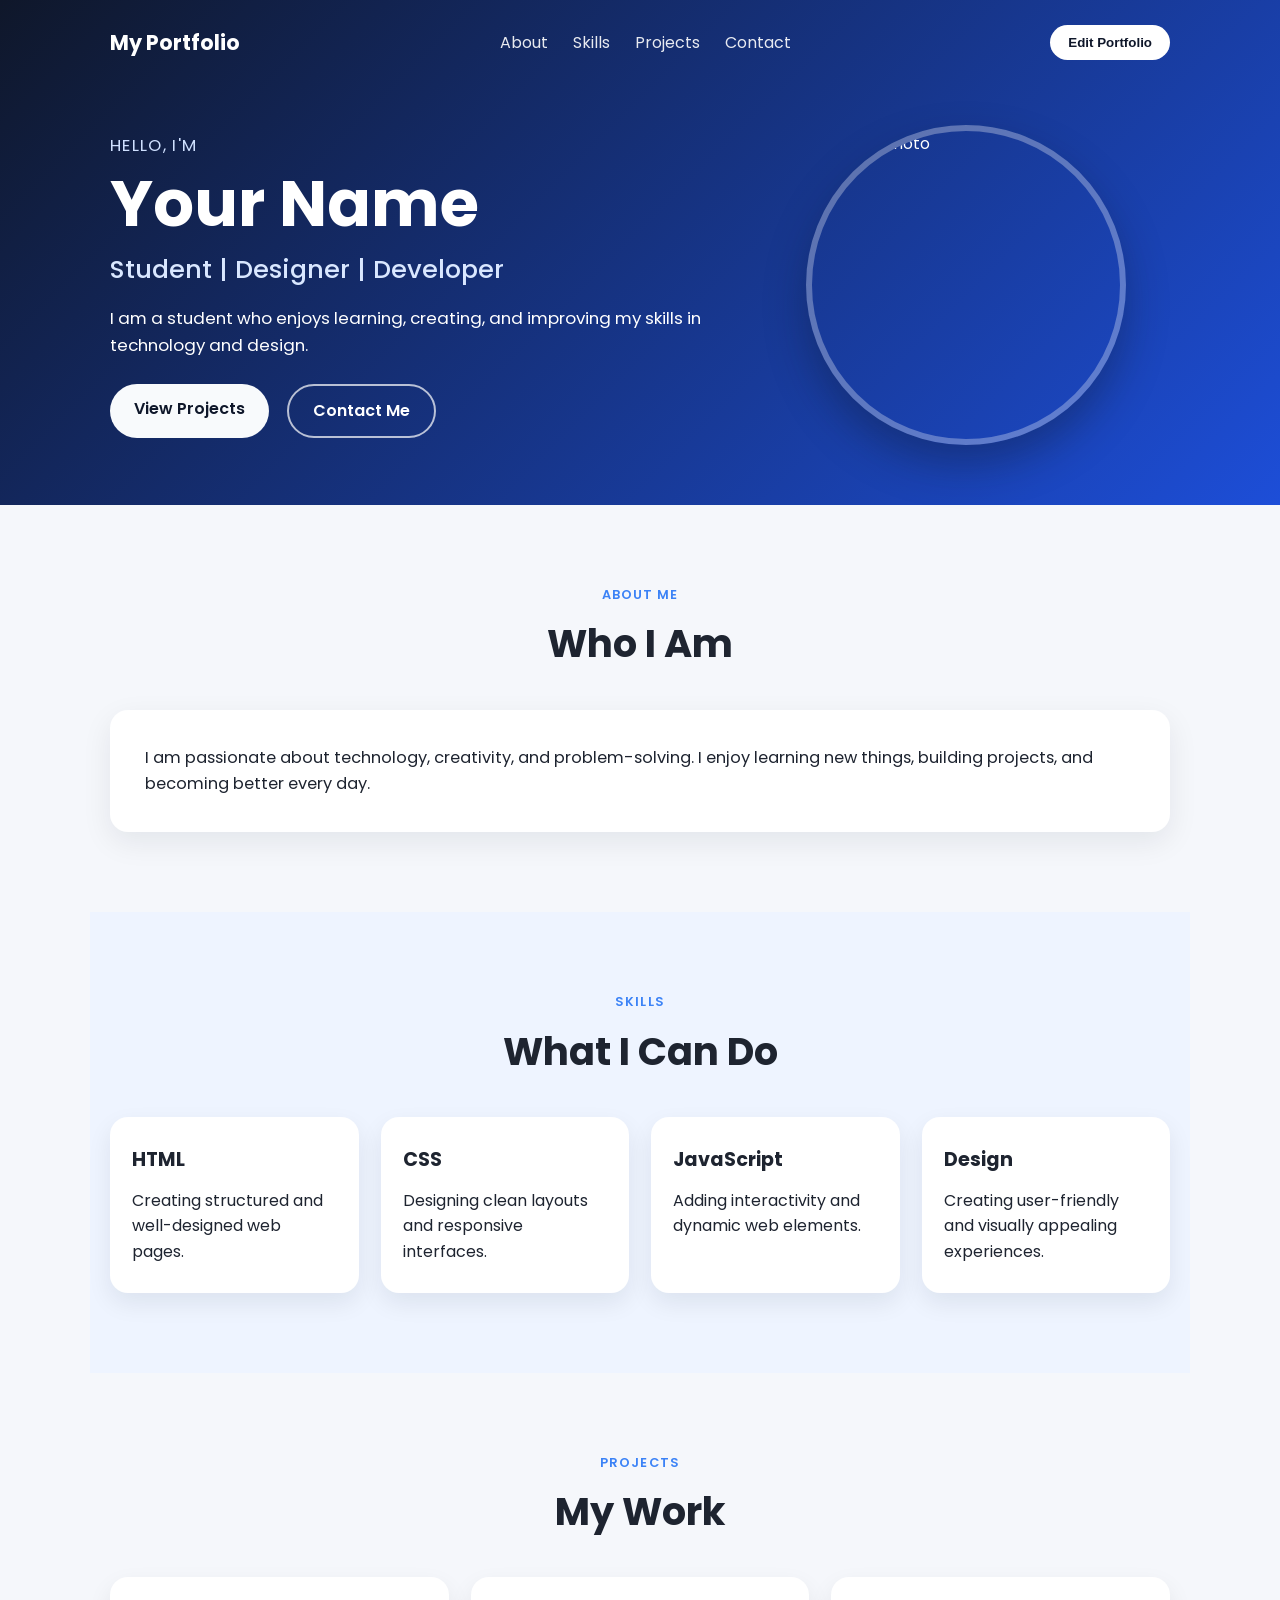
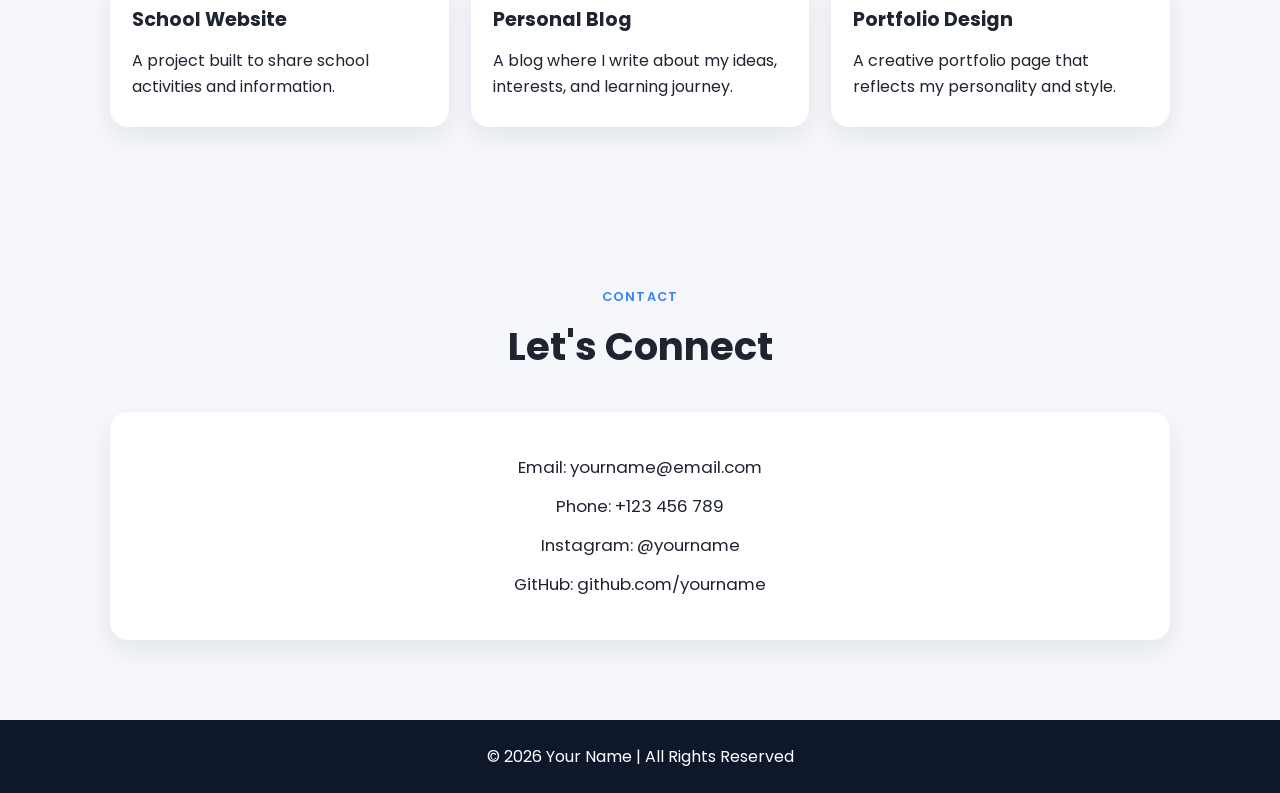
==== index.html @ 78c29015 "Add files via upload" ====
<!DOCTYPE html>
<html lang="en">
<head>
  <meta charset="UTF-8" />
  <meta name="viewport" content="width=device-width, initial-scale=1.0" />
  <title>My Portfolio</title>
  <link rel="stylesheet" href="style.css" />
  <link rel="preconnect" href="https://fonts.googleapis.com">
  <link rel="preconnect" href="https://fonts.gstatic.com" crossorigin>
  <link href="https://fonts.googleapis.com/css2?family=Poppins:wght@400;600;700&display=swap" rel="stylesheet">
</head>
<body>
  <header class="hero">
    <nav class="nav">
      <div class="logo">My Portfolio</div>
      <div class="nav-links">
        <a href="#about">About</a>
        <a href="#skills">Skills</a>
        <a href="#projects">Projects</a>
        <a href="#contact">Contact</a>
      </div>
      <button id="editBtn" class="edit-btn">Edit Portfolio</button>
    </nav>

    <div class="hero-content">
      <div class="hero-text">
        <p class="small-text">Hello, I'm</p>
        <h1 id="nameDisplay">Your Name</h1>
        <h2 id="titleDisplay">Student | Designer | Developer</h2>
        <p id="introDisplay">
          I am a student who enjoys learning, creating, and improving my skills in technology and design.
        </p>

        <div class="buttons">
          <a href="#projects" class="btn primary">View Projects</a>
          <a href="#contact" class="btn secondary">Contact Me</a>
        </div>
      </div>

      <div class="profile-card">
        <img id="profileImage" src="https://images.unsplash.com/photo-1500648767791-00dcc994a43e?auto=format&fit=crop&w=800&q=80" alt="Profile photo" />
      </div>
    </div>
  </header>

  <main>
    <section id="about" class="section">
      <div class="section-title">
        <p>About Me</p>
        <h3>Who I Am</h3>
      </div>

      <div class="about-box">
        <p id="aboutDisplay">
          I am passionate about technology, creativity, and problem-solving. I enjoy learning new things,
          building projects, and becoming better every day.
        </p>
      </div>
    </section>

    <section id="skills" class="section alt">
      <div class="section-title">
        <p>Skills</p>
        <h3>What I Can Do</h3>
      </div>

      <div class="skills-grid" id="skillsList">
        <div class="skill-card">
          <h4>HTML</h4>
          <p>Creating structured and well-designed web pages.</p>
        </div>
        <div class="skill-card">
          <h4>CSS</h4>
          <p>Designing clean layouts and responsive interfaces.</p>
        </div>
        <div class="skill-card">
          <h4>JavaScript</h4>
          <p>Adding interactivity and dynamic web elements.</p>
        </div>
        <div class="skill-card">
          <h4>Design</h4>
          <p>Creating user-friendly and visually appealing experiences.</p>
        </div>
      </div>
    </section>

    <section id="projects" class="section">
      <div class="section-title">
        <p>Projects</p>
        <h3>My Work</h3>
      </div>

      <div class="projects-grid" id="projectsList">
        <div class="project-card">
          <h4>School Website</h4>
          <p>A project built to share school activities and information.</p>
        </div>
        <div class="project-card">
          <h4>Personal Blog</h4>
          <p>A blog where I write about my ideas, interests, and learning journey.</p>
        </div>
        <div class="project-card">
          <h4>Portfolio Design</h4>
          <p>A creative portfolio page that reflects my personality and style.</p>
        </div>
      </div>
    </section>

    <section id="contact" class="section contact">
      <div class="section-title">
        <p>Contact</p>
        <h3>Let's Connect</h3>
      </div>

      <div class="contact-box">
        <p>Email: <span id="emailDisplay">yourname@email.com</span></p>
        <p>Phone: <span id="phoneDisplay">+123 456 789</span></p>
        <p>Instagram: <span id="instagramDisplay">@yourname</span></p>
        <p>GitHub: <span id="githubDisplay">github.com/yourname</span></p>
      </div>
    </section>
  </main>

  <footer>
    <p>© <span id="yearDisplay">2026</span> <span id="footerName">Your Name</span> | All Rights Reserved</p>
  </footer>

  <div id="formModal" class="modal hidden">
    <div class="modal-content">
      <span id="closeModal" class="close-btn">&times;</span>

      <h3>Edit Your Portfolio</h3>

      <form id="portfolioForm">
        <div class="form-row">
          <label>Name</label>
          <input type="text" id="nameInput" placeholder="Enter your name" />
        </div>

        <div class="form-row">
          <label>Title</label>
          <input type="text" id="titleInput" placeholder="Ex: Student | Designer | Developer" />
        </div>

        <div class="form-row">
          <label>Introduction</label>
          <textarea id="introInput" rows="3"></textarea>
        </div>

        <div class="form-row">
          <label>About Me</label>
          <textarea id="aboutInput" rows="4"></textarea>
        </div>

        <div class="form-row">
          <label>Skills</label>
          <textarea id="skillsInput" rows="4" placeholder="Write your skills, separated by commas"></textarea>
        </div>

        <div class="form-row">
          <label>Projects</label>
          <textarea id="projectsInput" rows="4" placeholder="Write your projects, separated by semicolons"></textarea>
        </div>

        <div class="form-row">
          <label>Email</label>
          <input type="text" id="emailInput" />
        </div>

        <div class="form-row">
          <label>Phone</label>
          <input type="text" id="phoneInput" />
        </div>

        <div class="form-row">
          <label>Instagram</label>
          <input type="text" id="instagramInput" />
        </div>

        <div class="form-row">
          <label>GitHub</label>
          <input type="text" id="githubInput" />
        </div>

        <div class="form-row">
          <label>Profile Photo</label>
          <input type="file" id="photoInput" accept="image/*" />
        </div>

        <div class="form-actions">
          <button type="submit" class="save-btn">Save Changes</button>
        </div>
      </form>
    </div>
  </div>

  <script src="script.js"></script>
</body>
</html>
---- style.css ----
* {
  margin: 0;
  padding: 0;
  box-sizing: border-box;
}

html {
  scroll-behavior: smooth;
}

body {
  font-family: "Poppins", sans-serif;
  background: #f5f7fb;
  color: #1e2430;
  line-height: 1.6;
}

a {
  text-decoration: none;
}

img {
  max-width: 100%;
  display: block;
}

.hero {
  background: linear-gradient(135deg, #0f172a, #1d4ed8);
  color: white;
  padding-bottom: 60px;
}

.nav {
  max-width: 1100px;
  margin: 0 auto;
  display: flex;
  justify-content: space-between;
  align-items: center;
  padding: 25px 20px;
  gap: 20px;
}

.logo {
  font-size: 1.3rem;
  font-weight: 700;
}

.nav-links {
  display: flex;
  gap: 25px;
  align-items: center;
}

.nav-links a {
  color: white;
  opacity: 0.9;
  transition: 0.3s ease;
}

.nav-links a:hover {
  opacity: 1;
}

.edit-btn,
.save-btn {
  border: none;
  background: white;
  color: #0f172a;
  padding: 10px 18px;
  border-radius: 25px;
  font-weight: 600;
  cursor: pointer;
  transition: 0.3s ease;
}

.edit-btn:hover,
.save-btn:hover {
  background: #dfe9ff;
}

.hero-content {
  max-width: 1100px;
  margin: 0 auto;
  display: flex;
  justify-content: space-between;
  align-items: center;
  gap: 40px;
  padding: 40px 20px 0;
}

.hero-text {
  flex: 1.2;
}

.small-text {
  font-size: 1rem;
  letter-spacing: 0.08em;
  text-transform: uppercase;
  color: #cfe0ff;
  margin-bottom: 10px;
}

.hero-text h1 {
  font-size: clamp(2.5rem, 5vw, 4.5rem);
  line-height: 1.1;
  margin-bottom: 10px;
}

.hero-text h2 {
  font-size: clamp(1.1rem, 2vw, 1.7rem);
  font-weight: 500;
  margin-bottom: 15px;
  color: #d9e7ff;
}

.hero-text p {
  max-width: 600px;
  font-size: 1.05rem;
}

.buttons {
  margin-top: 25px;
  display: flex;
  gap: 18px;
  flex-wrap: wrap;
}

.btn {
  display: inline-block;
  padding: 12px 24px;
  border-radius: 30px;
  font-weight: 600;
  transition: 0.3s ease;
}

.btn.primary {
  background: #f8fafc;
  color: #0f172a;
}

.btn.primary:hover {
  background: #e2e8f0;
}

.btn.secondary {
  border: 2px solid rgba(255, 255, 255, 0.7);
  color: white;
}

.btn.secondary:hover {
  background: rgba(255, 255, 255, 0.08);
}

.profile-card {
  flex: 0.8;
  display: flex;
  justify-content: center;
}

.profile-card img {
  width: 320px;
  height: 320px;
  object-fit: cover;
  border-radius: 50%;
  border: 6px solid rgba(255, 255, 255, 0.3);
  box-shadow: 0 20px 40px rgba(15, 23, 42, 0.35);
}

.section {
  max-width: 1100px;
  margin: 0 auto;
  padding: 80px 20px;
}

.section-title {
  text-align: center;
  margin-bottom: 35px;
}

.section-title p {
  color: #3b82f6;
  font-weight: 600;
  text-transform: uppercase;
  letter-spacing: 0.08em;
  font-size: 0.8rem;
}

.section-title h3 {
  font-size: clamp(2rem, 3vw, 2.6rem);
  margin-top: 8px;
}

.about-box {
  background: #fff;
  padding: 35px;
  border-radius: 18px;
  box-shadow: 0 10px 30px rgba(15, 23, 42, 0.08);
}

.about-box p {
  font-size: 1.02rem;
}

.alt {
  background: #eef4ff;
}

.skills-grid,
.projects-grid {
  display: grid;
  grid-template-columns: repeat(4, minmax(220px, 1fr));
  gap: 22px;
}

.skill-card,
.project-card {
  background: white;
  border-radius: 18px;
  padding: 28px 22px;
  box-shadow: 0 10px 25px rgba(15, 23, 42, 0.08);
}

.skill-card h4,
.project-card h4 {
  margin-bottom: 12px;
  font-size: 1.2rem;
}

.projects-grid {
  grid-template-columns: repeat(3, minmax(220px, 1fr));
}

.contact-box {
  background: white;
  border-radius: 18px;
  padding: 30px;
  box-shadow: 0 10px 25px rgba(15, 23, 42, 0.08);
  text-align: center;
}

.contact-box p {
  margin: 12px 0;
  font-size: 1.05rem;
}

footer {
  background: #0f172a;
  color: white;
  text-align: center;
  padding: 24px 20px;
}

.modal {
  position: fixed;
  inset: 0;
  background: rgba(15, 23, 42, 0.7);
  display: flex;
  justify-content: center;
  align-items: center;
  padding: 20px;
  z-index: 1000;
}

.hidden {
  display: none;
}

.modal-content {
  position: relative;
  width: min(700px, 100%);
  background: white;
  border-radius: 16px;
  padding: 30px 25px;
  box-shadow: 0 20px 40px rgba(0,0,0,0.25);
}

.close-btn {
  position: absolute;
  top: 15px;
  right: 20px;
  font-size: 2rem;
  cursor: pointer;
  color: #0f172a;
}

.modal-content h3 {
  margin-bottom: 20px;
  text-align: center;
}

.form-row {
  margin-bottom: 18px;
}

.form-row label {
  display: block;
  font-weight: 600;
  margin-bottom: 6px;
  color: #1e2430;
}

.form-row input,
.form-row textarea {
  width: 100%;
  padding: 12px 14px;
  border: 1px solid #dbe3ef;
  border-radius: 10px;
  font-size: 1rem;
  font-family: "Poppins", sans-serif;
}

.form-row textarea {
  resize: vertical;
}

.form-actions {
  text-align: center;
  margin-top: 20px;
}

@media (max-width: 900px) {
  .hero-content {
    flex-direction: column;
    text-align: center;
  }

  .hero-text p {
    margin: 0 auto;
  }

  .buttons {
    justify-content: center;
  }

  .skills-grid,
  .projects-grid {
    grid-template-columns: repeat(2, minmax(220px, 1fr));
  }
}

@media (max-width: 600px) {
  .nav {
    flex-direction: column;
    gap: 12px;
  }

  .nav-links {
    flex-wrap: wrap;
    justify-content: center;
  }

  .skills-grid,
  .projects-grid {
    grid-template-columns: 1fr;
  }

  .profile-card img {
    width: 230px;
    height: 230px;
  }
}
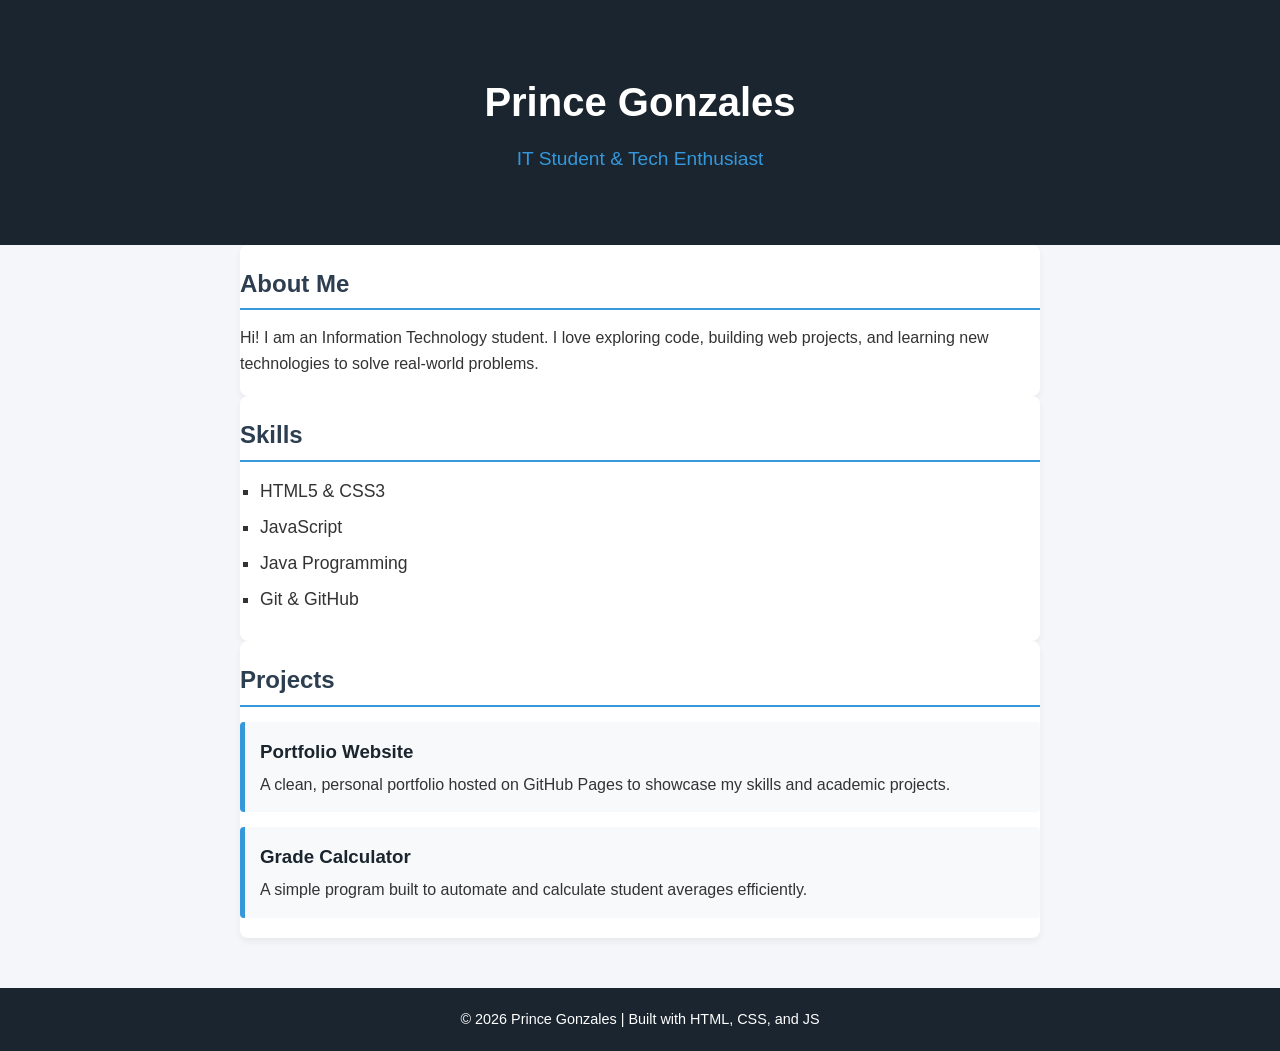
==== commit 8bfa2074: "Add files via upload" ====
--- a/index.html
+++ b/index.html
@@ -1,199 +1,50 @@
 <!DOCTYPE html>
 <html lang="en">
 <head>
-  <meta charset="UTF-8" />
-  <meta name="viewport" content="width=device-width, initial-scale=1.0" />
-  <title>My Portfolio</title>
-  <link rel="stylesheet" href="style.css" />
-  <link rel="preconnect" href="https://fonts.googleapis.com">
-  <link rel="preconnect" href="https://fonts.gstatic.com" crossorigin>
-  <link href="https://fonts.googleapis.com/css2?family=Poppins:wght@400;600;700&display=swap" rel="stylesheet">
+    <meta charset="UTF-8">
+    <meta name="viewport" content="width=device-width, initial-scale=1.0">
+    <title>My IT Portfolio</title>
+    <link rel="stylesheet" href="style.css">
 </head>
 <body>
-  <header class="hero">
-    <nav class="nav">
-      <div class="logo">My Portfolio</div>
-      <div class="nav-links">
-        <a href="#about">About</a>
-        <a href="#skills">Skills</a>
-        <a href="#projects">Projects</a>
-        <a href="#contact">Contact</a>
-      </div>
-      <button id="editBtn" class="edit-btn">Edit Portfolio</button>
-    </nav>
+    <header>
+        <div class="container">
+            <h1>Prince Gonzales</h1>
+            <p>IT Student & Tech Enthusiast</p>
+        </div>
+    </header>
 
-    <div class="hero-content">
-      <div class="hero-text">
-        <p class="small-text">Hello, I'm</p>
-        <h1 id="nameDisplay">Your Name</h1>
-        <h2 id="titleDisplay">Student | Designer | Developer</h2>
-        <p id="introDisplay">
-          I am a student who enjoys learning, creating, and improving my skills in technology and design.
-        </p>
-
-        <div class="buttons">
-          <a href="#projects" class="btn primary">View Projects</a>
-          <a href="#contact" class="btn secondary">Contact Me</a>
-        </div>
-      </div>
-
-      <div class="profile-card">
-        <img id="profileImage" src="https://images.unsplash.com/photo-1500648767791-00dcc994a43e?auto=format&fit=crop&w=800&q=80" alt="Profile photo" />
-      </div>
-    </div>
-  </header>
-
-  <main>
-    <section id="about" class="section">
-      <div class="section-title">
-        <p>About Me</p>
-        <h3>Who I Am</h3>
-      </div>
-
-      <div class="about-box">
-        <p id="aboutDisplay">
-          I am passionate about technology, creativity, and problem-solving. I enjoy learning new things,
-          building projects, and becoming better every day.
-        </p>
-      </div>
+    <section class="about container">
+        <h2>About Me</h2>
+        <p>Hi! I am an Information Technology student. I love exploring code, building web projects, and learning new technologies to solve real-world problems.</p>
     </section>
 
-    <section id="skills" class="section alt">
-      <div class="section-title">
-        <p>Skills</p>
-        <h3>What I Can Do</h3>
-      </div>
-
-      <div class="skills-grid" id="skillsList">
-        <div class="skill-card">
-          <h4>HTML</h4>
-          <p>Creating structured and well-designed web pages.</p>
-        </div>
-        <div class="skill-card">
-          <h4>CSS</h4>
-          <p>Designing clean layouts and responsive interfaces.</p>
-        </div>
-        <div class="skill-card">
-          <h4>JavaScript</h4>
-          <p>Adding interactivity and dynamic web elements.</p>
-        </div>
-        <div class="skill-card">
-          <h4>Design</h4>
-          <p>Creating user-friendly and visually appealing experiences.</p>
-        </div>
-      </div>
+    <section class="skills container">
+        <h2>Skills</h2>
+        <ul>
+            <li>HTML5 & CSS3</li>
+            <li>JavaScript</li>
+            <li>Java Programming</li>
+            <li>Git & GitHub</li>
+        </ul>
     </section>
 
-    <section id="projects" class="section">
-      <div class="section-title">
-        <p>Projects</p>
-        <h3>My Work</h3>
-      </div>
-
-      <div class="projects-grid" id="projectsList">
+    <section class="projects container">
+        <h2>Projects</h2>
         <div class="project-card">
-          <h4>School Website</h4>
-          <p>A project built to share school activities and information.</p>
+            <h3>Portfolio Website</h3>
+            <p>A clean, personal portfolio hosted on GitHub Pages to showcase my skills and academic projects.</p>
         </div>
         <div class="project-card">
-          <h4>Personal Blog</h4>
-          <p>A blog where I write about my ideas, interests, and learning journey.</p>
+            <h3>Grade Calculator</h3>
+            <p>A simple program built to automate and calculate student averages efficiently.</p>
         </div>
-        <div class="project-card">
-          <h4>Portfolio Design</h4>
-          <p>A creative portfolio page that reflects my personality and style.</p>
-        </div>
-      </div>
     </section>
 
-    <section id="contact" class="section contact">
-      <div class="section-title">
-        <p>Contact</p>
-        <h3>Let's Connect</h3>
-      </div>
+    <footer>
+        <p>&copy; 2026 Prince Gonzales | Built with HTML, CSS, and JS</p>
+    </footer>
 
-      <div class="contact-box">
-        <p>Email: <span id="emailDisplay">yourname@email.com</span></p>
-        <p>Phone: <span id="phoneDisplay">+123 456 789</span></p>
-        <p>Instagram: <span id="instagramDisplay">@yourname</span></p>
-        <p>GitHub: <span id="githubDisplay">github.com/yourname</span></p>
-      </div>
-    </section>
-  </main>
-
-  <footer>
-    <p>© <span id="yearDisplay">2026</span> <span id="footerName">Your Name</span> | All Rights Reserved</p>
-  </footer>
-
-  <div id="formModal" class="modal hidden">
-    <div class="modal-content">
-      <span id="closeModal" class="close-btn">&times;</span>
-
-      <h3>Edit Your Portfolio</h3>
-
-      <form id="portfolioForm">
-        <div class="form-row">
-          <label>Name</label>
-          <input type="text" id="nameInput" placeholder="Enter your name" />
-        </div>
-
-        <div class="form-row">
-          <label>Title</label>
-          <input type="text" id="titleInput" placeholder="Ex: Student | Designer | Developer" />
-        </div>
-
-        <div class="form-row">
-          <label>Introduction</label>
-          <textarea id="introInput" rows="3"></textarea>
-        </div>
-
-        <div class="form-row">
-          <label>About Me</label>
-          <textarea id="aboutInput" rows="4"></textarea>
-        </div>
-
-        <div class="form-row">
-          <label>Skills</label>
-          <textarea id="skillsInput" rows="4" placeholder="Write your skills, separated by commas"></textarea>
-        </div>
-
-        <div class="form-row">
-          <label>Projects</label>
-          <textarea id="projectsInput" rows="4" placeholder="Write your projects, separated by semicolons"></textarea>
-        </div>
-
-        <div class="form-row">
-          <label>Email</label>
-          <input type="text" id="emailInput" />
-        </div>
-
-        <div class="form-row">
-          <label>Phone</label>
-          <input type="text" id="phoneInput" />
-        </div>
-
-        <div class="form-row">
-          <label>Instagram</label>
-          <input type="text" id="instagramInput" />
-        </div>
-
-        <div class="form-row">
-          <label>GitHub</label>
-          <input type="text" id="githubInput" />
-        </div>
-
-        <div class="form-row">
-          <label>Profile Photo</label>
-          <input type="file" id="photoInput" accept="image/*" />
-        </div>
-
-        <div class="form-actions">
-          <button type="submit" class="save-btn">Save Changes</button>
-        </div>
-      </form>
-    </div>
-  </div>
-
-  <script src="script.js"></script>
+    <script src="script.js"></script>
 </body>
-</html>+</html>
--- a/style.css
+++ b/style.css
@@ -1,361 +1,83 @@
 * {
-  margin: 0;
-  padding: 0;
-  box-sizing: border-box;
-}
-
-html {
-  scroll-behavior: smooth;
+    margin: 0;
+    padding: 0;
+    box-sizing: border-box;
+    font-family: 'Segoe UI', Tahoma, Geneva, Verdana, sans-serif;
 }
 
 body {
-  font-family: "Poppins", sans-serif;
-  background: #f5f7fb;
-  color: #1e2430;
-  line-height: 1.6;
+    background-color: #f4f6f9;
+    color: #333;
+    line-height: 1.6;
 }
 
-a {
-  text-decoration: none;
+.container {
+    width: 80%;
+    max-width: 800px;
+    margin: 0 auto;
+    padding: 20px 0;
 }
 
-img {
-  max-width: 100%;
-  display: block;
+header {
+    background-color: #1a252f;
+    color: white;
+    text-align: center;
+    padding: 50px 0;
 }
 
-.hero {
-  background: linear-gradient(135deg, #0f172a, #1d4ed8);
-  color: white;
-  padding-bottom: 60px;
+header h1 {
+    font-size: 2.5rem;
+    margin-bottom: 10px;
 }
 
-.nav {
-  max-width: 1100px;
-  margin: 0 auto;
-  display: flex;
-  justify-content: space-between;
-  align-items: center;
-  padding: 25px 20px;
-  gap: 20px;
+header p {
+    font-size: 1.2rem;
+    color: #3498db;
 }
 
-.logo {
-  font-size: 1.3rem;
-  font-weight: 700;
+section {
+    margin: 30px auto;
+    background: white;
+    padding: 30px;
+    border-radius: 8px;
+    box-shadow: 0 4px 6px rgba(0, 0, 0, 0.05);
 }
 
-.nav-links {
-  display: flex;
-  gap: 25px;
-  align-items: center;
+h2 {
+    color: #2c3e50;
+    margin-bottom: 15px;
+    border-bottom: 2px solid #3498db;
+    padding-bottom: 5px;
 }
 
-.nav-links a {
-  color: white;
-  opacity: 0.9;
-  transition: 0.3s ease;
+ul {
+    list-style-type: square;
+    margin-left: 20px;
 }
 
-.nav-links a:hover {
-  opacity: 1;
+li {
+    margin-bottom: 8px;
+    font-size: 1.1rem;
 }
 
-.edit-btn,
-.save-btn {
-  border: none;
-  background: white;
-  color: #0f172a;
-  padding: 10px 18px;
-  border-radius: 25px;
-  font-weight: 600;
-  cursor: pointer;
-  transition: 0.3s ease;
+.project-card {
+    background: #f8f9fa;
+    padding: 15px;
+    margin-top: 15px;
+    border-left: 5px solid #3498db;
+    border-radius: 4px;
 }
 
-.edit-btn:hover,
-.save-btn:hover {
-  background: #dfe9ff;
-}
-
-.hero-content {
-  max-width: 1100px;
-  margin: 0 auto;
-  display: flex;
-  justify-content: space-between;
-  align-items: center;
-  gap: 40px;
-  padding: 40px 20px 0;
-}
-
-.hero-text {
-  flex: 1.2;
-}
-
-.small-text {
-  font-size: 1rem;
-  letter-spacing: 0.08em;
-  text-transform: uppercase;
-  color: #cfe0ff;
-  margin-bottom: 10px;
-}
-
-.hero-text h1 {
-  font-size: clamp(2.5rem, 5vw, 4.5rem);
-  line-height: 1.1;
-  margin-bottom: 10px;
-}
-
-.hero-text h2 {
-  font-size: clamp(1.1rem, 2vw, 1.7rem);
-  font-weight: 500;
-  margin-bottom: 15px;
-  color: #d9e7ff;
-}
-
-.hero-text p {
-  max-width: 600px;
-  font-size: 1.05rem;
-}
-
-.buttons {
-  margin-top: 25px;
-  display: flex;
-  gap: 18px;
-  flex-wrap: wrap;
-}
-
-.btn {
-  display: inline-block;
-  padding: 12px 24px;
-  border-radius: 30px;
-  font-weight: 600;
-  transition: 0.3s ease;
-}
-
-.btn.primary {
-  background: #f8fafc;
-  color: #0f172a;
-}
-
-.btn.primary:hover {
-  background: #e2e8f0;
-}
-
-.btn.secondary {
-  border: 2px solid rgba(255, 255, 255, 0.7);
-  color: white;
-}
-
-.btn.secondary:hover {
-  background: rgba(255, 255, 255, 0.08);
-}
-
-.profile-card {
-  flex: 0.8;
-  display: flex;
-  justify-content: center;
-}
-
-.profile-card img {
-  width: 320px;
-  height: 320px;
-  object-fit: cover;
-  border-radius: 50%;
-  border: 6px solid rgba(255, 255, 255, 0.3);
-  box-shadow: 0 20px 40px rgba(15, 23, 42, 0.35);
-}
-
-.section {
-  max-width: 1100px;
-  margin: 0 auto;
-  padding: 80px 20px;
-}
-
-.section-title {
-  text-align: center;
-  margin-bottom: 35px;
-}
-
-.section-title p {
-  color: #3b82f6;
-  font-weight: 600;
-  text-transform: uppercase;
-  letter-spacing: 0.08em;
-  font-size: 0.8rem;
-}
-
-.section-title h3 {
-  font-size: clamp(2rem, 3vw, 2.6rem);
-  margin-top: 8px;
-}
-
-.about-box {
-  background: #fff;
-  padding: 35px;
-  border-radius: 18px;
-  box-shadow: 0 10px 30px rgba(15, 23, 42, 0.08);
-}
-
-.about-box p {
-  font-size: 1.02rem;
-}
-
-.alt {
-  background: #eef4ff;
-}
-
-.skills-grid,
-.projects-grid {
-  display: grid;
-  grid-template-columns: repeat(4, minmax(220px, 1fr));
-  gap: 22px;
-}
-
-.skill-card,
-.project-card {
-  background: white;
-  border-radius: 18px;
-  padding: 28px 22px;
-  box-shadow: 0 10px 25px rgba(15, 23, 42, 0.08);
-}
-
-.skill-card h4,
-.project-card h4 {
-  margin-bottom: 12px;
-  font-size: 1.2rem;
-}
-
-.projects-grid {
-  grid-template-columns: repeat(3, minmax(220px, 1fr));
-}
-
-.contact-box {
-  background: white;
-  border-radius: 18px;
-  padding: 30px;
-  box-shadow: 0 10px 25px rgba(15, 23, 42, 0.08);
-  text-align: center;
-}
-
-.contact-box p {
-  margin: 12px 0;
-  font-size: 1.05rem;
+.project-card h3 {
+    color: #1a252f;
+    margin-bottom: 5px;
 }
 
 footer {
-  background: #0f172a;
-  color: white;
-  text-align: center;
-  padding: 24px 20px;
+    text-align: center;
+    padding: 20px;
+    background-color: #1a252f;
+    color: white;
+    margin-top: 50px;
+    font-size: 0.9rem;
 }
-
-.modal {
-  position: fixed;
-  inset: 0;
-  background: rgba(15, 23, 42, 0.7);
-  display: flex;
-  justify-content: center;
-  align-items: center;
-  padding: 20px;
-  z-index: 1000;
-}
-
-.hidden {
-  display: none;
-}
-
-.modal-content {
-  position: relative;
-  width: min(700px, 100%);
-  background: white;
-  border-radius: 16px;
-  padding: 30px 25px;
-  box-shadow: 0 20px 40px rgba(0,0,0,0.25);
-}
-
-.close-btn {
-  position: absolute;
-  top: 15px;
-  right: 20px;
-  font-size: 2rem;
-  cursor: pointer;
-  color: #0f172a;
-}
-
-.modal-content h3 {
-  margin-bottom: 20px;
-  text-align: center;
-}
-
-.form-row {
-  margin-bottom: 18px;
-}
-
-.form-row label {
-  display: block;
-  font-weight: 600;
-  margin-bottom: 6px;
-  color: #1e2430;
-}
-
-.form-row input,
-.form-row textarea {
-  width: 100%;
-  padding: 12px 14px;
-  border: 1px solid #dbe3ef;
-  border-radius: 10px;
-  font-size: 1rem;
-  font-family: "Poppins", sans-serif;
-}
-
-.form-row textarea {
-  resize: vertical;
-}
-
-.form-actions {
-  text-align: center;
-  margin-top: 20px;
-}
-
-@media (max-width: 900px) {
-  .hero-content {
-    flex-direction: column;
-    text-align: center;
-  }
-
-  .hero-text p {
-    margin: 0 auto;
-  }
-
-  .buttons {
-    justify-content: center;
-  }
-
-  .skills-grid,
-  .projects-grid {
-    grid-template-columns: repeat(2, minmax(220px, 1fr));
-  }
-}
-
-@media (max-width: 600px) {
-  .nav {
-    flex-direction: column;
-    gap: 12px;
-  }
-
-  .nav-links {
-    flex-wrap: wrap;
-    justify-content: center;
-  }
-
-  .skills-grid,
-  .projects-grid {
-    grid-template-columns: 1fr;
-  }
-
-  .profile-card img {
-    width: 230px;
-    height: 230px;
-  }
-}
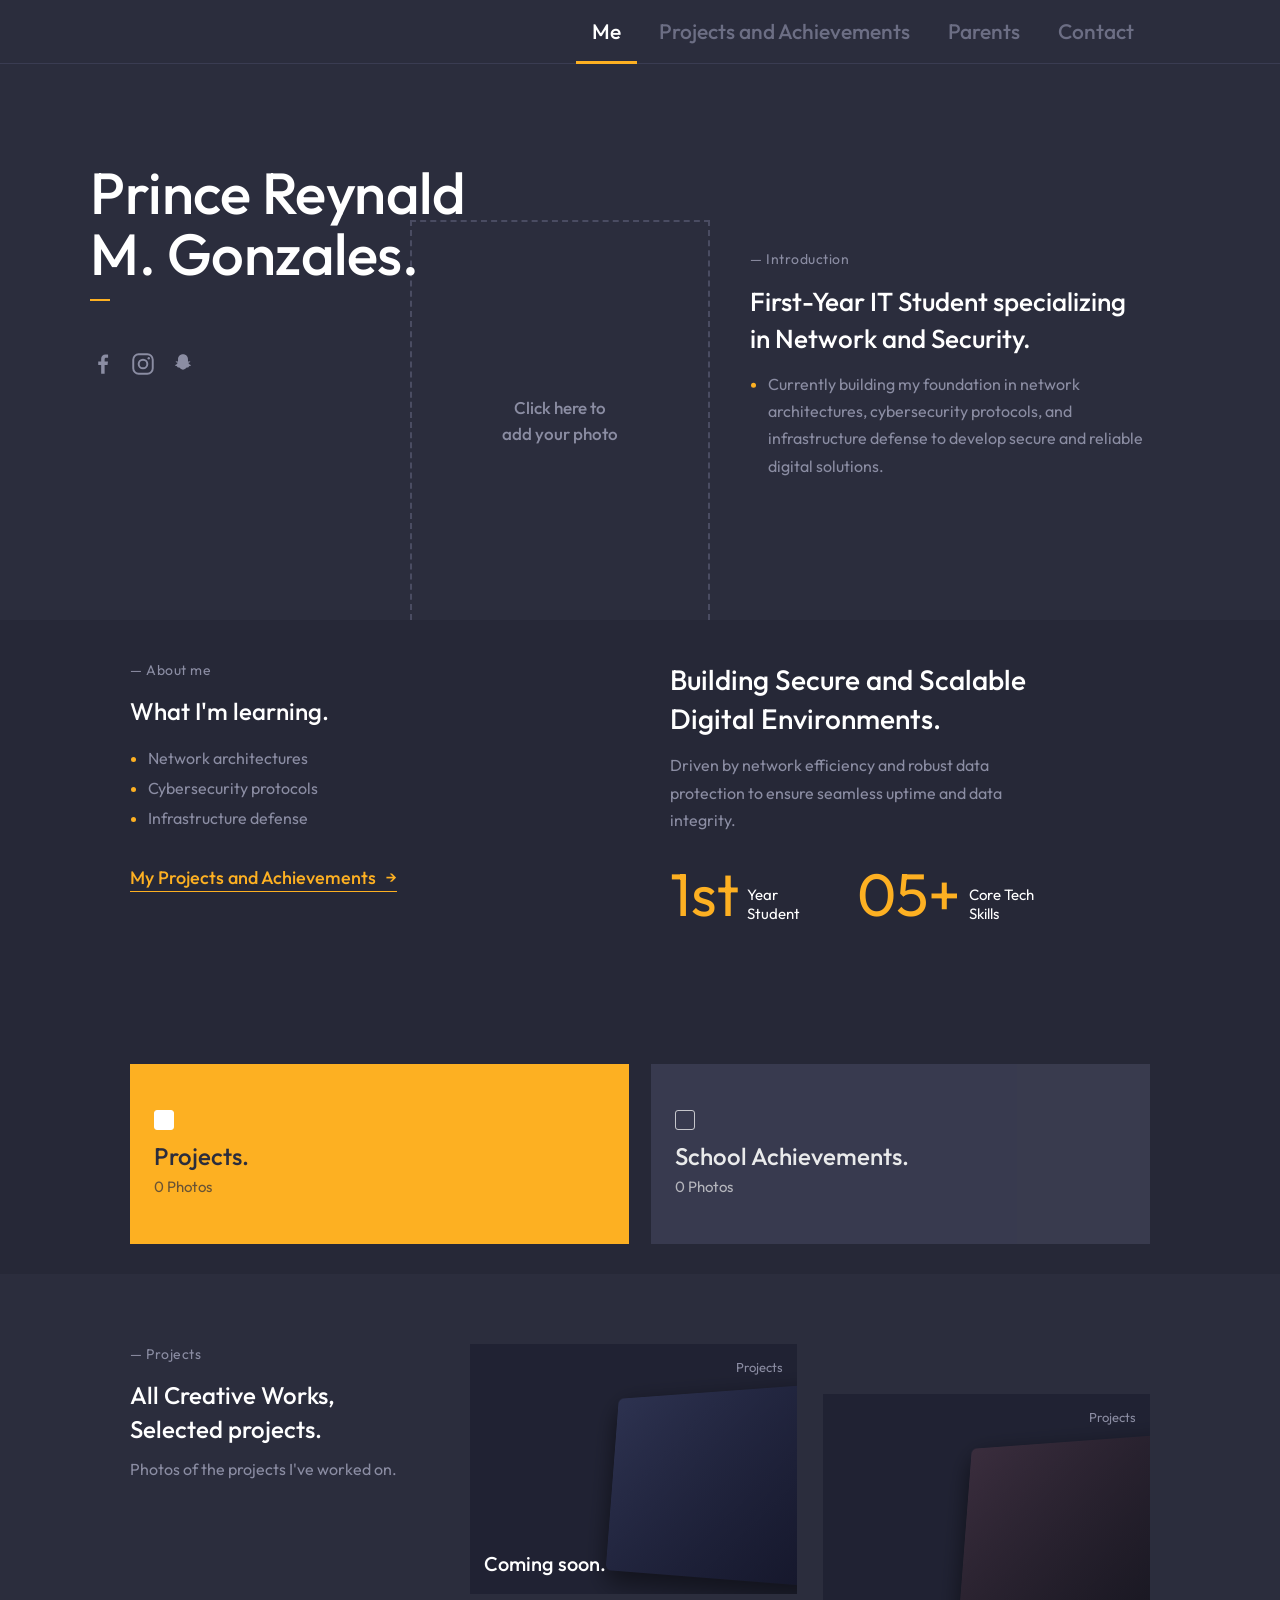
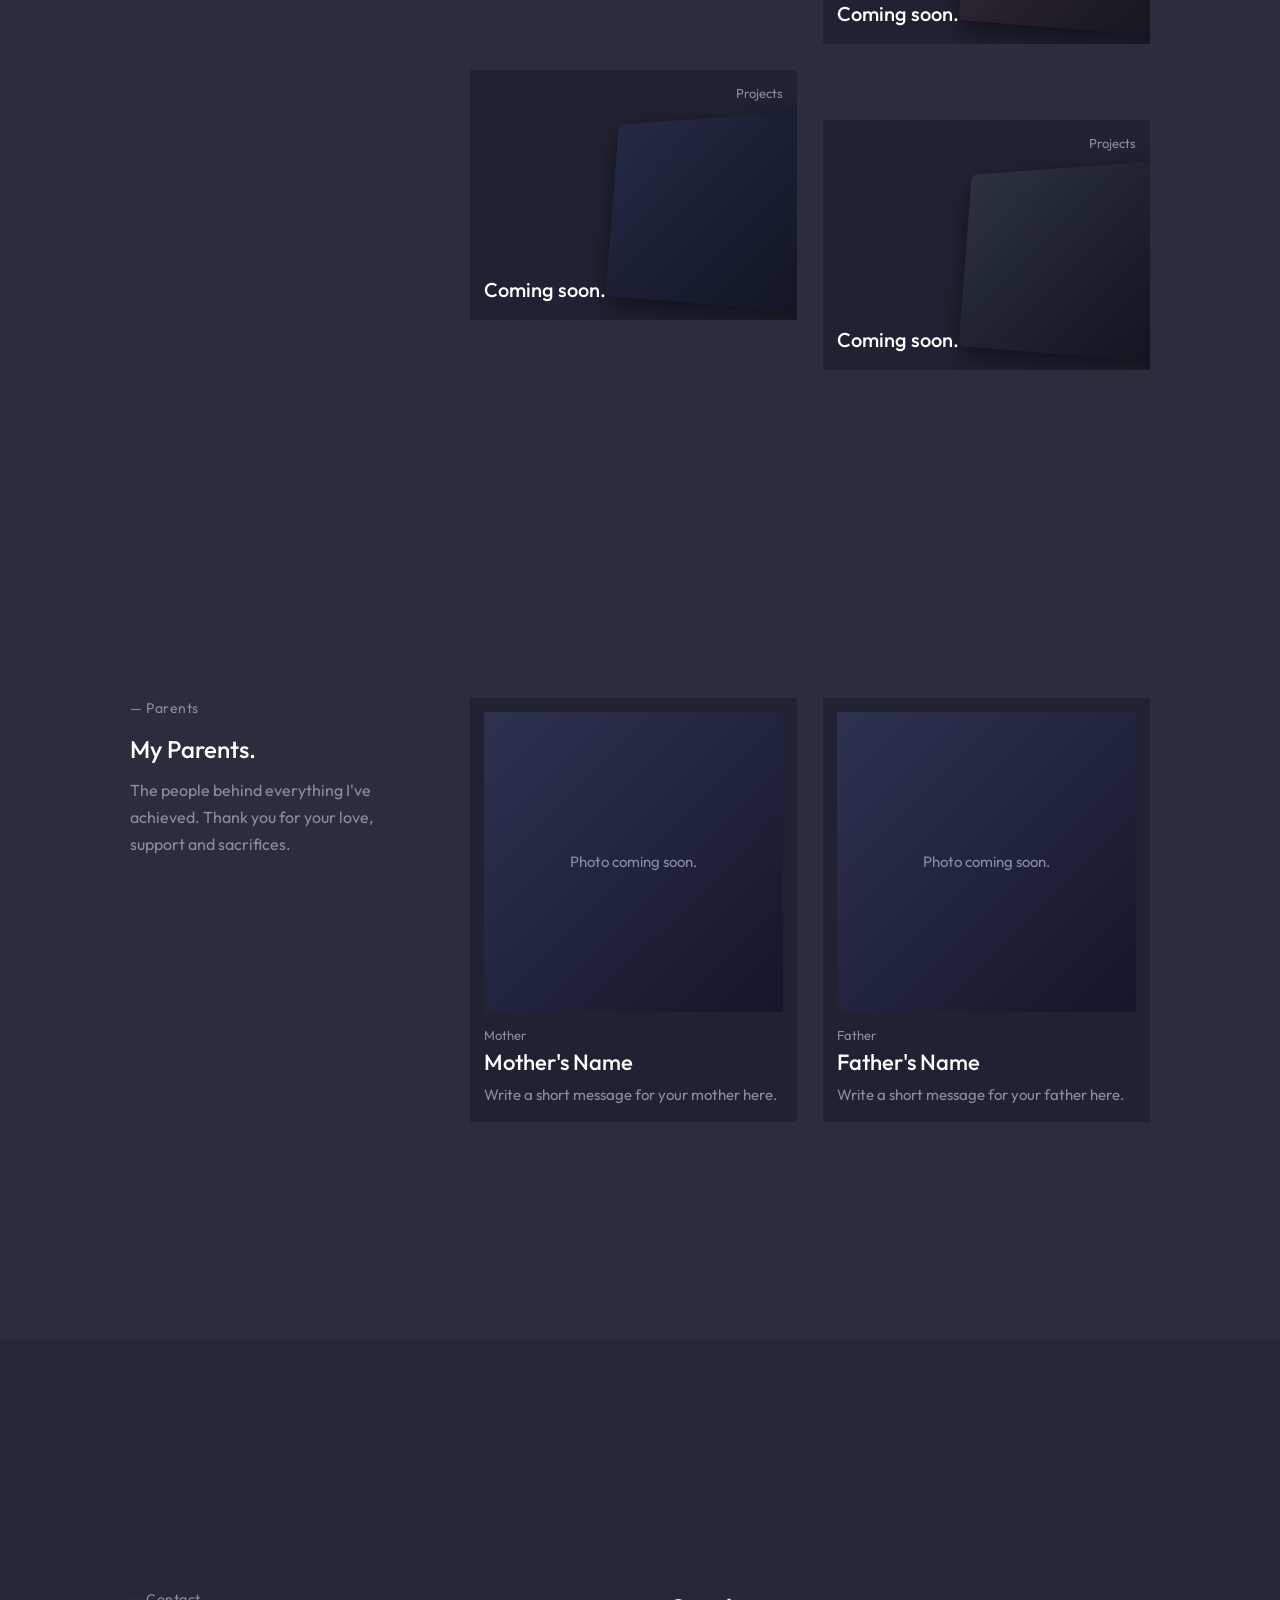
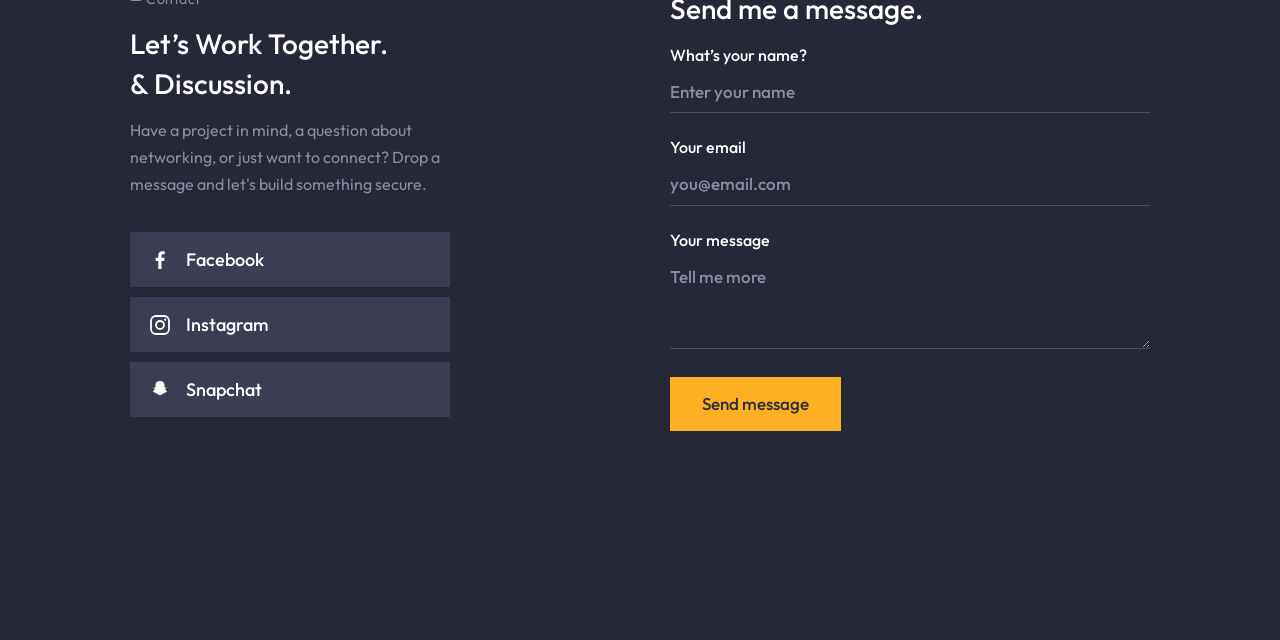
==== commit d6a85be7: "Add files via upload" ====
--- a/index.html
+++ b/index.html
@@ -1,50 +1,577 @@
 <!DOCTYPE html>
 <html lang="en">
 <head>
-    <meta charset="UTF-8">
-    <meta name="viewport" content="width=device-width, initial-scale=1.0">
-    <title>My IT Portfolio</title>
-    <link rel="stylesheet" href="style.css">
+<meta charset="UTF-8">
+<meta name="viewport" content="width=device-width, initial-scale=1">
+<title>Prince Reynald M. Gonzales – Portfolio</title>
+<link href="https://fonts.googleapis.com/css2?family=Outfit:wght@300;400;500;600&display=swap" rel="stylesheet">
+<style>
+:root{
+  --bg:#2b2d3d; --bg2:#262837; --bg3:#2f3144; --card:#3b3d52;
+  --text:#ffffff; --muted:#8b8da3; --accent:#fdb022;
+}
+*{box-sizing:border-box;margin:0;padding:0}
+html{scroll-behavior:smooth;scroll-snap-type:y proximity}
+body{font-family:'Outfit','Segoe UI',Arial,sans-serif;background:var(--bg2);color:var(--text);line-height:1.5}
+a{color:inherit;text-decoration:none}
+[hidden]{display:none!important}
+.wrap{max-width:1100px;margin:0 auto;padding:0 40px;width:100%}
+.label{font-size:14px;color:var(--muted);letter-spacing:.5px;margin-bottom:14px;display:block}
+.label::before{content:"— "}
+p.small{font-size:16px;color:var(--muted);max-width:360px;line-height:1.7}
+.link{color:var(--accent);font-size:18px;font-weight:500;display:inline-flex;gap:10px;align-items:center;cursor:pointer}
+.link::after{content:"→";font-size:16px}
+.link.u{border-bottom:1px solid var(--accent)}
+
+/* 4 pages, each one screen tall */
+.page{min-height:100vh;display:flex;flex-direction:column;scroll-snap-align:start}
+.page>section,.page>header{display:flex;align-items:center;position:relative}
+
+/* fixed top bar (always visible) */
+.topnav{position:fixed;top:0;left:0;right:0;height:64px;z-index:100;background:var(--bg);border-bottom:1px solid #3a3c52}
+.topnav .inner{max-width:1100px;height:100%;margin:0 auto;padding:0 40px;display:flex;justify-content:flex-end;gap:6px}
+.topnav a{position:relative;display:flex;align-items:center;height:100%;padding:0 16px;font-size:21px;font-weight:500;color:#6c6e84;transition:color .2s;white-space:nowrap}
+.topnav a:hover{color:#c9cade}
+.topnav a.active{color:#fff}
+.topnav a.active::after{content:"";position:absolute;left:0;right:0;bottom:-1px;height:3px;background:var(--accent)}
+
+/* PAGE 1: me (hero + about) */
+.hero{flex:1.6;min-height:620px;padding-top:64px;background:var(--bg);overflow:hidden;align-items:stretch!important}
+.hero-inner{position:relative;flex:1}
+.hero-inner .left{position:absolute;left:0;top:0;z-index:2}
+.hero h1{font-size:58px;line-height:1.05;font-weight:500;margin-top:11vh;letter-spacing:-.5px}
+.hero h1::after{content:"";display:block;width:20px;height:2px;background:var(--accent);margin-top:14px}
+.social{display:flex;gap:14px;margin-top:50px}
+.social a{display:flex;color:var(--muted);transition:color .2s,transform .2s}
+.social svg{width:26px;height:26px;display:block}
+.social a:hover{color:var(--accent);transform:translateY(-2px)}
+.portrait{position:absolute;left:calc(50% - 260px);bottom:0;height:72%;max-height:440px;width:auto;display:block;z-index:1}
+.photo-add{position:absolute;left:calc(50% - 230px);bottom:0;width:300px;height:72%;max-height:440px;z-index:1;border:2px dashed #4a4c62;border-bottom:0;display:flex;align-items:center;justify-content:center;text-align:center;font-size:17px;color:var(--muted);cursor:pointer;transition:border-color .2s,color .2s}
+.photo-add:hover{border-color:var(--accent);color:var(--accent)}
+.intro{position:absolute;left:calc(50% + 110px);top:54%;transform:translateY(-50%);width:400px}
+.intro h2{font-size:26px;font-weight:500;line-height:1.4;margin-bottom:14px}
+.intro .points{margin-left:18px;max-width:380px;font-size:16px;line-height:1.7;color:var(--muted)}
+.intro .points li::marker{color:var(--accent)}
+
+.about{flex:1;background:var(--bg2);padding:40px 0}
+.about .wrap{display:grid;grid-template-columns:1fr 1fr;gap:60px}
+.about h3{font-size:24px;font-weight:500;line-height:1.4;margin-bottom:14px}
+.about h3.big{font-size:28px;max-width:440px}
+.about .link{margin-top:30px}
+.focus{margin-left:18px;font-size:16px;line-height:1.9;color:var(--muted);max-width:360px}
+.focus li::marker{color:var(--accent)}
+.stats{display:flex;gap:30px;margin-top:30px}
+.stat{display:flex;align-items:flex-end;gap:8px}
+.stat b{font-size:60px;font-weight:400;color:var(--accent);line-height:1}
+.stat span{font-size:15px;line-height:1.3;max-width:80px}
+
+/* PAGE 2: projects and achievements */
+.services{flex:1;background:var(--bg2);padding:100px 0 30px}
+.services .wrap{display:grid;grid-template-columns:repeat(2,1fr);gap:22px}
+.svc{background:var(--card);height:180px;padding:0 24px;display:flex;flex-direction:column;justify-content:center;gap:2px;opacity:.9;cursor:pointer;transition:opacity .2s}
+.svc:hover{opacity:1}
+.svc:focus-visible{outline:2px solid var(--accent);outline-offset:2px}
+.svc.on{background:var(--accent);color:#2b2d3d;opacity:1}
+.svc i{width:20px;height:20px;border:1.5px solid currentColor;border-radius:3px;margin-bottom:6px;opacity:.8;transition:background .2s}
+/* the small box turns solid white on the card that is selected */
+.svc.on i{background:#fff;border-color:#fff;opacity:1}
+.svc h4{font-size:24px;font-weight:500}
+.svc small{font-size:15px;opacity:.7}
+
+.works{flex:3;background:var(--bg);padding:70px 0;scroll-margin-top:64px}
+.works .wrap{display:grid;grid-template-columns:290px 1fr;gap:50px}
+.works h3{font-size:24px;font-weight:500;line-height:1.4;margin-bottom:10px}
+.grid{display:grid;grid-template-columns:1fr 1fr;gap:26px}
+.proj{background:#202233;height:250px;padding:14px;position:relative;overflow:hidden}
+.proj:nth-child(even){margin-top:50px}
+.proj small{font-size:13px;color:var(--muted);float:right}
+.proj h5{position:absolute;left:14px;bottom:18px;font-size:20px;font-weight:500;line-height:1.2;width:130px;z-index:2}
+.proj .mock{position:absolute;right:-30px;top:44px;width:70%;height:75%;background:linear-gradient(135deg,#2d3250,#14162a);border-radius:6px;transform:perspective(400px) rotateY(-18deg) rotateX(8deg);box-shadow:0 10px 30px #0008;overflow:hidden}
+.proj .mock img{width:100%;height:100%;object-fit:cover;display:block;cursor:zoom-in}
+.proj:nth-child(2) .mock{background:linear-gradient(135deg,#3a2d3d,#15151f)}
+.proj:nth-child(3) .mock{background:linear-gradient(135deg,#242a44,#101424)}
+.proj:nth-child(4) .mock{background:linear-gradient(135deg,#2c3340,#10131c)}
+.proj .cap{position:absolute;left:14px;bottom:14px;width:130px;z-index:3;font-size:15px;background:#0009;padding:6px 8px;border:0;border-radius:3px;margin:0}
+.del{position:absolute;z-index:3;width:28px;height:28px;border-radius:50%;background:#000b;color:#fff;display:flex;align-items:center;justify-content:center;font-size:18px;cursor:pointer}
+.del:hover{background:#c0392b}
+.proj .del{top:44px;left:14px}
+
+/* PAGE 3: parents */
+.parents{flex:1;background:var(--bg);padding:110px 0 70px;scroll-margin-top:0}
+.parents .wrap{display:grid;grid-template-columns:290px 1fr;gap:50px;align-items:start}
+.parents h3{font-size:24px;font-weight:500;line-height:1.4;margin-bottom:10px}
+.pgrid{display:grid;grid-template-columns:1fr 1fr;gap:26px}
+.pcard{background:#202233;padding:14px}
+.pphoto{position:relative;height:300px;background:linear-gradient(135deg,#2d3250,#14162a);overflow:hidden;display:flex;align-items:center;justify-content:center;text-align:center;padding:14px;color:var(--muted);font-size:15px}
+.pphoto img{position:absolute;inset:0;width:100%;height:100%;object-fit:cover;display:block;cursor:zoom-in}
+.pphoto .del{top:10px;right:10px}
+.edit .pphoto{border:2px dashed #4a4c62;cursor:pointer;transition:border-color .2s,color .2s}
+.edit .pphoto:hover,.edit .pphoto.over{border-color:var(--accent);color:var(--accent)}
+.edit .pphoto img{cursor:pointer}
+.pcard small{display:block;color:var(--muted);font-size:13px;margin:14px 0 2px}
+.pcard h4{font-size:22px;font-weight:500;line-height:1.3}
+.pcard p{font-size:15px;color:var(--muted);line-height:1.7;margin-top:6px}
+[contenteditable]{outline:1px dashed #4a4c62;outline-offset:3px;cursor:text}
+[contenteditable]:focus{outline-color:var(--accent)}
+
+/* PAGE 4: contact */
+.contact{flex:1;background:var(--bg2);padding:110px 0 70px}
+.contact .wrap{display:grid;grid-template-columns:1fr 1fr;gap:60px;align-items:start}
+.contact h3{font-size:28px;font-weight:500;line-height:1.4;margin-bottom:14px}
+.clinks{display:flex;flex-direction:column;gap:10px;margin-top:34px;max-width:320px}
+.clinks a{display:flex;align-items:center;gap:14px;padding:14px 18px;background:var(--card);font-size:18px;font-weight:500;transition:background .2s,color .2s}
+.clinks a:hover{background:var(--accent);color:#2b2d3d}
+.clinks svg{width:24px;height:24px;display:block;flex:none}
+form{display:flex;flex-direction:column;gap:22px}
+label{font-size:16px;font-weight:500}
+input,textarea{width:100%;background:none;border:0;border-bottom:1px solid #4a4c62;color:#fff;font:inherit;font-size:17px;padding:8px 0;outline:none;margin-top:4px}
+input:focus,textarea:focus{border-color:var(--accent)}
+input::placeholder,textarea::placeholder{color:var(--muted)}
+button{align-self:flex-start;background:var(--accent);color:#2b2d3d;border:0;padding:14px 32px;font:inherit;font-weight:500;font-size:17px;cursor:pointer}
+
+/* drag & drop area (only visible in edit mode) */
+.dz{display:none;flex-direction:column;align-items:center;justify-content:center;gap:4px;text-align:center;border:2px dashed #4a4c62;padding:28px 20px;margin-bottom:26px;color:var(--muted);font-size:17px;cursor:pointer;transition:border-color .2s,color .2s,background .2s}
+.edit .dz{display:flex}
+.dz:hover,.dz.over{border-color:var(--accent);color:var(--accent);background:#fdb02210}
+.dz small{font-size:14px;opacity:.8}
+
+/* edit bar (only visible in edit mode) */
+.editbar{display:none;position:fixed;left:0;right:0;bottom:0;z-index:150;background:var(--card);border-top:2px solid var(--accent);padding:12px 24px;gap:18px;align-items:center;justify-content:space-between;font-size:15px}
+.edit .editbar{display:flex}
+.edit{padding-bottom:70px}
+
+/* photo viewer */
+.lb{position:fixed;inset:0;z-index:300;background:#000d;display:flex;flex-direction:column;align-items:center;justify-content:center;gap:12px;padding:24px;cursor:zoom-out}
+.lb img{max-width:92vw;max-height:80vh;display:block}
+.lb p{font-size:18px}
+
+@media(max-width:820px){
+  html{scroll-snap-type:none}
+  .wrap{padding:0 22px}
+  .topnav .inner{padding:0 10px;overflow-x:auto;justify-content:flex-start;gap:0;scrollbar-width:none}
+  .topnav .inner::-webkit-scrollbar{display:none}
+  .topnav a{font-size:15px;padding:0 12px}
+  .hero{min-height:680px}
+  .hero-inner .left{left:22px}
+  .hero h1{margin-top:12vh;font-size:46px}
+  .portrait,.photo-add{left:50%;transform:translateX(-50%);height:300px}
+  .photo-add{width:240px}
+  .intro{left:22px;right:22px;width:auto;top:auto;bottom:30px;transform:none}
+  .about .wrap,.works .wrap,.parents .wrap,.contact .wrap{grid-template-columns:1fr;gap:40px}
+  .services .wrap{grid-template-columns:1fr}
+  .pgrid{grid-template-columns:1fr}
+  .proj:nth-child(even){margin-top:0}
+  .editbar{flex-direction:column;align-items:stretch;gap:10px;font-size:14px}
+  .editbar button{align-self:stretch}
+}
+</style>
 </head>
 <body>
-    <header>
-        <div class="container">
-            <h1>Prince Gonzales</h1>
-            <p>IT Student & Tech Enthusiast</p>
+
+<nav class="topnav">
+  <div class="inner">
+    <a class="active" href="#home">Me</a>
+    <a href="#services">Projects and Achievements</a>
+    <a href="#parents">Parents</a>
+    <a href="#contact">Contact</a>
+  </div>
+</nav>
+
+<!-- PAGE 1: ME -->
+<div class="page" id="home">
+  <header class="hero">
+    <div class="wrap hero-inner">
+      <div class="left">
+        <h1>Prince Reynald<br>M. Gonzales.</h1>
+        <div class="social">
+          <a href="https://www.facebook.com/princereynald.gonzales.1" target="_blank" rel="noopener" aria-label="Facebook">
+            <svg viewBox="0 0 24 24" fill="currentColor" aria-hidden="true"><path d="M13.5 21v-8h2.7l.4-3.2h-3.1V7.8c0-.9.3-1.5 1.6-1.5h1.6V3.4c-.3 0-1.3-.1-2.4-.1-2.4 0-4 1.5-4 4.1v2.4H7.6V13h2.7v8z"/></svg>
+          </a>
+          <a href="https://www.instagram.com/princee_rg/" target="_blank" rel="noopener" aria-label="Instagram">
+            <svg viewBox="0 0 24 24" fill="none" stroke="currentColor" stroke-width="1.8" aria-hidden="true"><rect x="3" y="3" width="18" height="18" rx="5"/><circle cx="12" cy="12" r="4"/><circle cx="17.3" cy="6.7" r="1.1" fill="currentColor" stroke="none"/></svg>
+          </a>
+          <a href="https://www.snapchat.com/web" target="_blank" rel="noopener" aria-label="Snapchat">
+            <svg viewBox="0 0 24 24" fill="currentColor" aria-hidden="true"><path d="M12 3c-2.8 0-4.6 2-4.6 4.8v1.9c-.6.1-1.2 0-1.7-.3-.3-.1-.6.2-.4.5.3.5 1 .8 1.8 1-.2.7-.9 1.5-2.2 2-.3.1-.3.5 0 .6.7.3 1.3.4 1.6.6.1.4.1.8.4 1 .4.2 1 0 1.6.2.9.3 1.5 1.9 3.5 1.9s2.6-1.6 3.5-1.9c.6-.2 1.2 0 1.6-.2.3-.2.3-.6.4-1 .3-.2.9-.3 1.6-.6.3-.1.3-.5 0-.6-1.3-.5-2-1.3-2.2-2 .8-.2 1.5-.5 1.8-1 .2-.3-.1-.6-.4-.5-.5.3-1.1.4-1.7.3V7.8C16.6 5 14.8 3 12 3z"/></svg>
+          </a>
         </div>
-    </header>
-
-    <section class="about container">
-        <h2>About Me</h2>
-        <p>Hi! I am an Information Technology student. I love exploring code, building web projects, and learning new technologies to solve real-world problems.</p>
-    </section>
-
-    <section class="skills container">
-        <h2>Skills</h2>
-        <ul>
-            <li>HTML5 & CSS3</li>
-            <li>JavaScript</li>
-            <li>Java Programming</li>
-            <li>Git & GitHub</li>
+      </div>
+      <!-- YOUR PHOTO: set the file name in the script at the bottom (PHOTO_FILE). If the file isn't found, click the box to pick a photo. -->
+      <img class="portrait" id="photo" alt="Prince Reynald M. Gonzales" hidden>
+      <label class="photo-add" id="photoAdd" hidden>Click here to<br>add your photo<input type="file" id="photoInput" accept="image/*" hidden></label>
+      <div class="intro">
+        <span class="label">Introduction</span>
+        <h2>First-Year IT Student specializing in Network and Security.</h2>
+        <ul class="points"><li>Currently building my foundation in network architectures, cybersecurity protocols, and infrastructure defense to develop secure and reliable digital solutions.</li></ul>
+      </div>
+    </div>
+  </header>
+
+  <section class="about" id="about">
+    <div class="wrap">
+      <div>
+        <span class="label">About me</span>
+        <h3>What I'm learning.</h3>
+        <ul class="focus">
+          <li>Network architectures</li>
+          <li>Cybersecurity protocols</li>
+          <li>Infrastructure defense</li>
         </ul>
-    </section>
-
-    <section class="projects container">
-        <h2>Projects</h2>
-        <div class="project-card">
-            <h3>Portfolio Website</h3>
-            <p>A clean, personal portfolio hosted on GitHub Pages to showcase my skills and academic projects.</p>
+        <a class="link u" href="#services">My Projects and Achievements</a>
+      </div>
+      <div>
+        <h3 class="big">Building Secure and Scalable Digital Environments.</h3>
+        <p class="small">Driven by network efficiency and robust data protection to ensure seamless uptime and data integrity.</p>
+        <div class="stats">
+          <div class="stat"><b>1st</b><span>Year Student</span></div>
+          <div class="stat"><b>05+</b><span>Core Tech Skills</span></div>
         </div>
-        <div class="project-card">
-            <h3>Grade Calculator</h3>
-            <p>A simple program built to automate and calculate student averages efficiently.</p>
+      </div>
+    </div>
+  </section>
+</div>
+
+<!-- PAGE 2: PROJECTS AND ACHIEVEMENTS -->
+<div class="page" id="page2">
+  <section class="services" id="services">
+    <div class="wrap">
+      <div class="svc on" data-cat="projects" role="button" tabindex="0"><i></i><h4>Projects.</h4><small><span class="n">0</span> Photos</small></div>
+      <div class="svc" data-cat="achievements" role="button" tabindex="0"><i></i><h4>School Achievements.</h4><small><span class="n">0</span> Photos</small></div>
+    </div>
+  </section>
+
+  <section class="works" id="works">
+    <div class="wrap">
+      <div>
+        <span class="label" id="catLabel">Projects</span>
+        <h3 id="catTitle">All Creative Works, Selected projects.</h3>
+        <p class="small" id="catDesc">Photos of the projects I've worked on.</p>
+      </div>
+      <div>
+        <div class="dz" id="dz" tabindex="0">
+          <span>Drag &amp; drop photos here, or click to choose</span>
+          <small id="dzNote">Adding to: Projects</small>
+          <input type="file" id="fileIn" accept="image/*" multiple hidden>
         </div>
-    </section>
-
-    <footer>
-        <p>&copy; 2026 Prince Gonzales | Built with HTML, CSS, and JS</p>
-    </footer>
-
-    <script src="script.js"></script>
+        <div class="grid" id="grid"></div>
+      </div>
+    </div>
+  </section>
+</div>
+
+<!-- PAGE 3: PARENTS -->
+<div class="page" id="page3">
+  <section class="parents" id="parents">
+    <div class="wrap">
+      <div>
+        <span class="label">Parents</span>
+        <h3 class="ed" id="parentsTitle">My Parents.</h3>
+        <p class="small ed" id="parentsDesc">The people behind everything I've achieved. Thank you for your love, support and sacrifices.</p>
+      </div>
+      <div class="pgrid">
+        <div class="pcard">
+          <div class="pphoto" data-who="mother"></div>
+          <small class="ed">Mother</small>
+          <h4 class="ed">Mother's Name</h4>
+          <p class="ed">Write a short message for your mother here.</p>
+        </div>
+        <div class="pcard">
+          <div class="pphoto" data-who="father"></div>
+          <small class="ed">Father</small>
+          <h4 class="ed">Father's Name</h4>
+          <p class="ed">Write a short message for your father here.</p>
+        </div>
+      </div>
+      <input type="file" id="pIn" accept="image/*" hidden>
+    </div>
+  </section>
+</div>
+
+<!-- PAGE 4: CONTACT -->
+<div class="page" id="page4">
+  <section class="contact" id="contact">
+    <div class="wrap">
+      <div>
+        <span class="label">Contact</span>
+        <h3>Let’s Work Together.<br>&amp; Discussion.</h3>
+        <p class="small">Have a project in mind, a question about networking, or just want to connect? Drop a message and let's build something secure.</p>
+        <div class="clinks">
+          <a href="https://www.facebook.com/princereynald.gonzales.1" target="_blank" rel="noopener">
+            <svg viewBox="0 0 24 24" fill="currentColor" aria-hidden="true"><path d="M13.5 21v-8h2.7l.4-3.2h-3.1V7.8c0-.9.3-1.5 1.6-1.5h1.6V3.4c-.3 0-1.3-.1-2.4-.1-2.4 0-4 1.5-4 4.1v2.4H7.6V13h2.7v8z"/></svg>
+            Facebook
+          </a>
+          <a href="https://www.instagram.com/princee_rg/" target="_blank" rel="noopener">
+            <svg viewBox="0 0 24 24" fill="none" stroke="currentColor" stroke-width="1.8" aria-hidden="true"><rect x="3" y="3" width="18" height="18" rx="5"/><circle cx="12" cy="12" r="4"/><circle cx="17.3" cy="6.7" r="1.1" fill="currentColor" stroke="none"/></svg>
+            Instagram
+          </a>
+          <a href="https://www.snapchat.com/web" target="_blank" rel="noopener">
+            <svg viewBox="0 0 24 24" fill="currentColor" aria-hidden="true"><path d="M12 3c-2.8 0-4.6 2-4.6 4.8v1.9c-.6.1-1.2 0-1.7-.3-.3-.1-.6.2-.4.5.3.5 1 .8 1.8 1-.2.7-.9 1.5-2.2 2-.3.1-.3.5 0 .6.7.3 1.3.4 1.6.6.1.4.1.8.4 1 .4.2 1 0 1.6.2.9.3 1.5 1.9 3.5 1.9s2.6-1.6 3.5-1.9c.6-.2 1.2 0 1.6-.2.3-.2.3-.6.4-1 .3-.2.9-.3 1.6-.6.3-.1.3-.5 0-.6-1.3-.5-2-1.3-2.2-2 .8-.2 1.5-.5 1.8-1 .2-.3-.1-.6-.4-.5-.5.3-1.1.4-1.7.3V7.8C16.6 5 14.8 3 12 3z"/></svg>
+            Snapchat
+          </a>
+        </div>
+      </div>
+      <div>
+        <h3>Send me a message.</h3>
+        <form onsubmit="return false">
+          <label>What’s your name?<input type="text" placeholder="Enter your name"></label>
+          <label>Your email<input type="email" placeholder="you@email.com"></label>
+          <label>Your message<textarea rows="3" placeholder="Tell me more"></textarea></label>
+          <button type="submit">Send message</button>
+        </form>
+      </div>
+    </div>
+  </section>
+</div>
+
+<!-- edit bar: only shows when the page is opened with ?edit -->
+<div class="editbar" id="editbar">
+  <span id="editMsg">Edit mode: drag photos in, then click “Save website file” and upload the downloaded index.html to your hosting.</span>
+  <button type="button" id="saveBtn">Save website file</button>
+</div>
+
+<!-- photo viewer -->
+<div class="lb" id="lb" hidden><img id="lbImg" alt=""><p id="lbCap"></p></div>
+
+<!-- your saved photos live here (the “Save website file” button rewrites this) -->
+<script id="gallery-data" type="application/json">{"projects":[],"achievements":[],"parents":{"mother":"","father":""}}</script>
+
+<script>
+// ===== YOUR PHOTO =====
+// Put your photo in the same folder as this file and type its exact name here:
+const PHOTO_FILE = "photo.png";
+// ======================
+const photo=document.getElementById('photo'), add=document.getElementById('photoAdd'), input=document.getElementById('photoInput');
+let saved=null; try{saved=localStorage.getItem('portfolioPhoto')}catch(e){}
+let triedSaved=false;
+photo.onload=()=>{photo.hidden=false;add.hidden=true};
+photo.onerror=()=>{
+  if(saved&&!triedSaved){triedSaved=true;photo.src=saved;return}
+  photo.hidden=true;add.hidden=false;
+};
+photo.src=PHOTO_FILE;
+// picking a photo by hand (works even if the file name above is wrong)
+input.addEventListener('change',()=>{
+  const f=input.files[0]; if(!f) return;
+  const r=new FileReader();
+  r.onload=()=>{saved=r.result;triedSaved=true;photo.src=r.result;try{localStorage.setItem('portfolioPhoto',r.result)}catch(e){}};
+  r.readAsDataURL(f);
+});
+</script>
+
+<script>
+// ===== PROJECTS + ACHIEVEMENTS + PARENTS PHOTOS =====
+const CATS={
+  projects:{tag:'Projects',label:'Projects',title:'All Creative Works, Selected projects.',desc:"Photos of the projects I've worked on."},
+  achievements:{tag:'Achievements',label:'Achievements',title:'School Achievements, Awards & Recognitions.',desc:'Awards and recognitions from school.'}
+};
+const DRAFT='portfolioGalleryDraft';
+const EDIT=new URLSearchParams(location.search).has('edit');
+let cat='projects';
+let data={projects:[],achievements:[],parents:{mother:'',father:''}};
+
+function load(d){
+  data.projects=d.projects||[];
+  data.achievements=d.achievements||[];
+  data.parents=Object.assign({mother:'',father:''},d.parents||{});
+}
+try{load(JSON.parse(document.getElementById('gallery-data').textContent))}catch(e){}
+
+const grid=document.getElementById('grid');
+const dz=document.getElementById('dz');
+const fileIn=document.getElementById('fileIn');
+const pIn=document.getElementById('pIn');
+const editMsg=document.getElementById('editMsg');
+const DEFAULT_MSG=editMsg.textContent;
+
+if(EDIT){
+  document.body.classList.add('edit');
+  // bring back unsaved photos from this browser, if any
+  try{const dr=localStorage.getItem(DRAFT);if(dr)load(JSON.parse(dr))}catch(e){}
+  // the parents text can be typed over directly
+  document.querySelectorAll('.ed').forEach(el=>el.setAttribute('contenteditable','true'));
+  // stop the browser from opening a photo if it's dropped outside a drop area
+  ['dragover','drop'].forEach(ev=>window.addEventListener(ev,e=>e.preventDefault()));
+}
+
+function saveDraft(){
+  if(!EDIT) return;
+  try{
+    localStorage.setItem(DRAFT,JSON.stringify(data));
+    editMsg.textContent='Unsaved changes: click “Save website file” to download the updated index.html.';
+  }catch(e){
+    editMsg.textContent='Too many photos to keep a draft in this browser. Click “Save website file” now so you don’t lose them.';
+  }
+}
+
+function openLb(src,cap){
+  document.getElementById('lbImg').src=src;
+  document.getElementById('lbImg').alt=cap||'';
+  document.getElementById('lbCap').textContent=cap||'';
+  document.getElementById('lb').hidden=false;
+}
+document.getElementById('lb').addEventListener('click',()=>{document.getElementById('lb').hidden=true});
+document.addEventListener('keydown',e=>{if(e.key==='Escape')document.getElementById('lb').hidden=true});
+
+function render(){
+  document.querySelectorAll('.svc').forEach(c=>{
+    const k=c.dataset.cat;
+    c.classList.toggle('on',k===cat);
+    c.querySelector('.n').textContent=data[k].length;
+  });
+  const c=CATS[cat];
+  document.getElementById('catLabel').textContent=c.label;
+  document.getElementById('catTitle').textContent=c.title;
+  document.getElementById('catDesc').textContent=c.desc;
+  document.getElementById('dzNote').textContent='Adding to: '+c.label;
+
+  grid.innerHTML='';
+  data[cat].forEach((it,i)=>{
+    const f=document.createElement('div');f.className='proj';
+    const tag=document.createElement('small');tag.textContent=c.tag;f.appendChild(tag);
+    const m=document.createElement('div');m.className='mock';
+    const img=new Image();img.src=it.src;img.alt=it.caption||c.tag;
+    img.addEventListener('click',()=>openLb(it.src,it.caption));
+    m.appendChild(img);f.appendChild(m);
+    if(EDIT){
+      const cap=document.createElement('input');
+      cap.className='cap';cap.type='text';cap.value=it.caption||'';cap.placeholder='Add a caption';
+      cap.addEventListener('input',()=>{it.caption=cap.value;img.alt=cap.value||c.tag;saveDraft()});
+      f.appendChild(cap);
+      const del=document.createElement('span');
+      del.className='del';del.setAttribute('role','button');del.setAttribute('aria-label','Remove photo');del.textContent='×';
+      del.addEventListener('click',e=>{e.stopPropagation();data[cat].splice(i,1);render();saveDraft()});
+      f.appendChild(del);
+    }else if(it.caption){
+      const h=document.createElement('h5');h.textContent=it.caption;f.appendChild(h);
+    }
+    grid.appendChild(f);
+  });
+
+  // no photos yet: show empty cards in the same style so the page never looks blank
+  if(!data[cat].length){
+    for(let i=0;i<4;i++){
+      const f=document.createElement('div');f.className='proj';
+      f.innerHTML='<small></small><div class="mock"></div><h5></h5>';
+      f.querySelector('small').textContent=c.tag;
+      f.querySelector('h5').textContent='Coming soon.';
+      grid.appendChild(f);
+    }
+  }
+  renderParents();
+}
+
+function renderParents(){
+  document.querySelectorAll('.pphoto').forEach(el=>{
+    const k=el.dataset.who, src=data.parents[k];
+    const name=(el.parentElement.querySelector('h4')||{}).textContent||k;
+    el.innerHTML='';
+    if(src){
+      const im=new Image();im.src=src;im.alt=name;
+      im.addEventListener('click',()=>{if(!EDIT)openLb(src,name)});
+      el.appendChild(im);
+      if(EDIT){
+        const del=document.createElement('span');
+        del.className='del';del.setAttribute('role','button');del.setAttribute('aria-label','Remove photo');del.textContent='×';
+        del.addEventListener('click',e=>{e.stopPropagation();data.parents[k]='';renderParents();saveDraft()});
+        el.appendChild(del);
+      }
+    }else{
+      el.textContent=EDIT?'Drag a photo here, or click to choose':'Photo coming soon.';
+    }
+  });
+}
+
+// category cards
+document.querySelectorAll('.svc').forEach(c=>{
+  const pick=()=>{cat=c.dataset.cat;render()};
+  c.addEventListener('click',pick);
+  c.addEventListener('keydown',e=>{if(e.key==='Enter'||e.key===' '){e.preventDefault();pick()}});
+});
+
+// shrink each photo so the website file stays small
+function shrink(file){
+  return new Promise((res,rej)=>{
+    const url=URL.createObjectURL(file);
+    const im=new Image();
+    im.onload=()=>{
+      const M=1200;
+      const s=Math.min(1,M/Math.max(im.naturalWidth,im.naturalHeight));
+      const w=Math.round(im.naturalWidth*s),h=Math.round(im.naturalHeight*s);
+      const cv=document.createElement('canvas');cv.width=w;cv.height=h;
+      const cx=cv.getContext('2d');cx.fillStyle='#fff';cx.fillRect(0,0,w,h);cx.drawImage(im,0,0,w,h);
+      URL.revokeObjectURL(url);
+      res(cv.toDataURL('image/jpeg',.82));
+    };
+    im.onerror=()=>{URL.revokeObjectURL(url);rej()};
+    im.src=url;
+  });
+}
+async function handleFiles(files){
+  const list=[...files].filter(f=>f.type.startsWith('image/'));
+  for(const f of list){
+    try{data[cat].push({src:await shrink(f),caption:''})}catch(e){}
+  }
+  render();saveDraft();
+}
+async function setParent(who,file){
+  if(!file||!file.type.startsWith('image/')) return;
+  try{data.parents[who]=await shrink(file)}catch(e){return}
+  renderParents();saveDraft();
+}
+
+if(EDIT){
+  // projects / achievements drop area
+  dz.addEventListener('click',()=>fileIn.click());
+  dz.addEventListener('keydown',e=>{if(e.key==='Enter'||e.key===' '){e.preventDefault();fileIn.click()}});
+  fileIn.addEventListener('click',e=>e.stopPropagation());
+  fileIn.addEventListener('change',()=>{handleFiles(fileIn.files);fileIn.value=''});
+  ['dragenter','dragover'].forEach(ev=>dz.addEventListener(ev,e=>{e.preventDefault();dz.classList.add('over')}));
+  ['dragleave','drop'].forEach(ev=>dz.addEventListener(ev,e=>{e.preventDefault();dz.classList.remove('over')}));
+  dz.addEventListener('drop',e=>handleFiles(e.dataTransfer.files));
+  // dropping straight onto the photo grid works too
+  grid.addEventListener('drop',e=>{e.preventDefault();handleFiles(e.dataTransfer.files)});
+
+  // parents photo slots
+  let target=null;
+  document.querySelectorAll('.pphoto').forEach(el=>{
+    el.addEventListener('click',()=>{target=el.dataset.who;pIn.click()});
+    ['dragenter','dragover'].forEach(ev=>el.addEventListener(ev,e=>{e.preventDefault();el.classList.add('over')}));
+    ['dragleave','drop'].forEach(ev=>el.addEventListener(ev,e=>{e.preventDefault();el.classList.remove('over')}));
+    el.addEventListener('drop',e=>{e.preventDefault();setParent(el.dataset.who,e.dataTransfer.files[0])});
+  });
+  pIn.addEventListener('change',()=>{if(target)setParent(target,pIn.files[0]);pIn.value=''});
+
+  // build a fresh copy of this page with the photos and text saved inside it, and download it
+  document.getElementById('saveBtn').addEventListener('click',()=>{
+    const clone=document.documentElement.cloneNode(true);
+    clone.querySelector('#gallery-data').textContent=JSON.stringify(data).replace(/</g,'\\u003c');
+    clone.querySelector('body').classList.remove('edit');
+    clone.querySelectorAll('[contenteditable]').forEach(e=>e.removeAttribute('contenteditable'));
+    clone.querySelector('#grid').innerHTML='';
+    clone.querySelectorAll('.pphoto').forEach(e=>e.innerHTML='');
+    const p=clone.querySelector('#photo');p.removeAttribute('src');p.setAttribute('hidden','');
+    clone.querySelector('#photoAdd').setAttribute('hidden','');
+    clone.querySelector('#lb').setAttribute('hidden','');
+    clone.querySelector('#editMsg').textContent=DEFAULT_MSG;
+    const html='<!DOCTYPE html>\n'+clone.outerHTML;
+    const a=document.createElement('a');
+    a.href=URL.createObjectURL(new Blob([html],{type:'text/html'}));
+    a.download='index.html';
+    document.body.appendChild(a);a.click();a.remove();
+    try{localStorage.removeItem(DRAFT)}catch(e){}
+    editMsg.textContent='Saved! Upload the downloaded index.html to your hosting to replace the old one.';
+  });
+}
+
+render();
+</script>
+
+<script>
+// highlight the tab of the section currently on screen
+const tabs=[...document.querySelectorAll('.topnav a')];
+const map={home:'home',about:'home',services:'services',works:'services',parents:'parents',contact:'contact'};
+const setActive=k=>tabs.forEach(a=>a.classList.toggle('active',a.getAttribute('href')==='#'+k));
+const io=new IntersectionObserver(es=>es.forEach(e=>{if(e.isIntersecting)setActive(map[e.target.id])}),{rootMargin:'-45% 0px -50% 0px'});
+Object.keys(map).forEach(id=>{const el=document.getElementById(id);if(el)io.observe(el)});
+</script>
 </body>
-</html>
+</html>
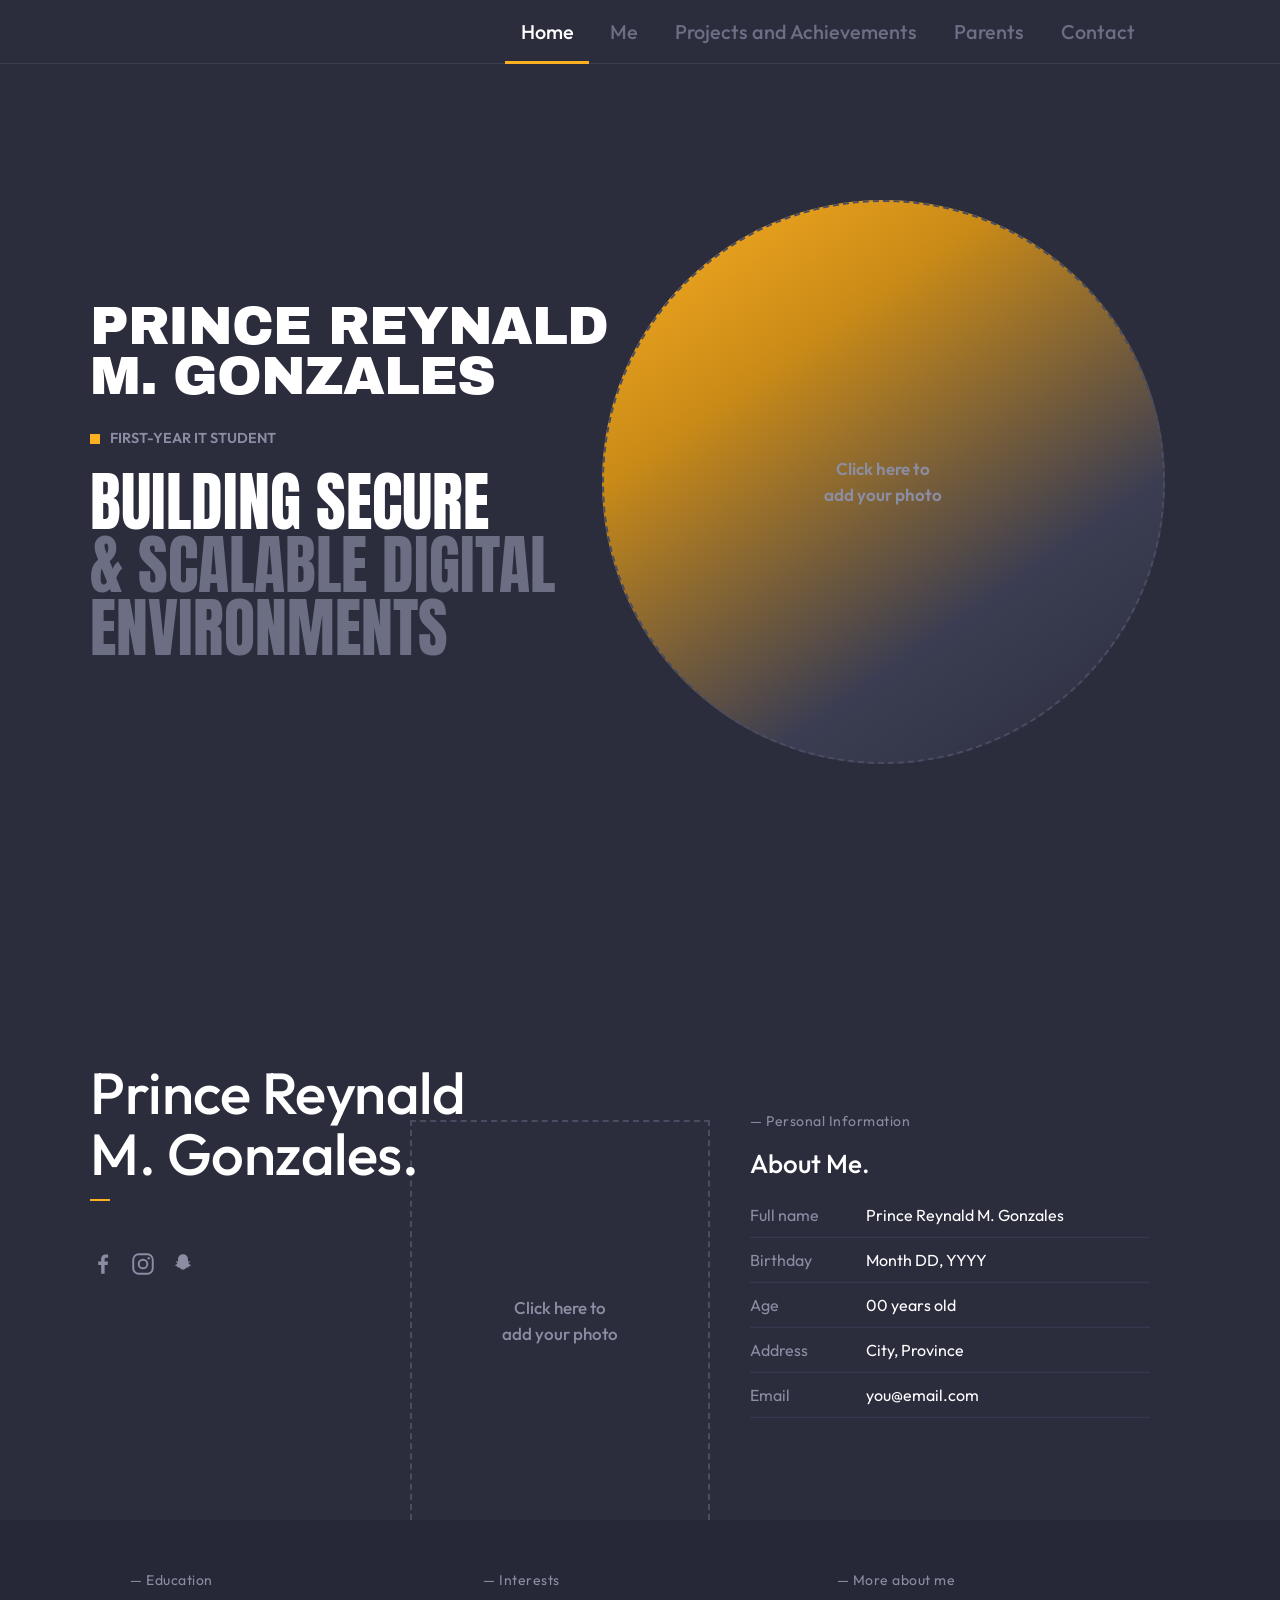
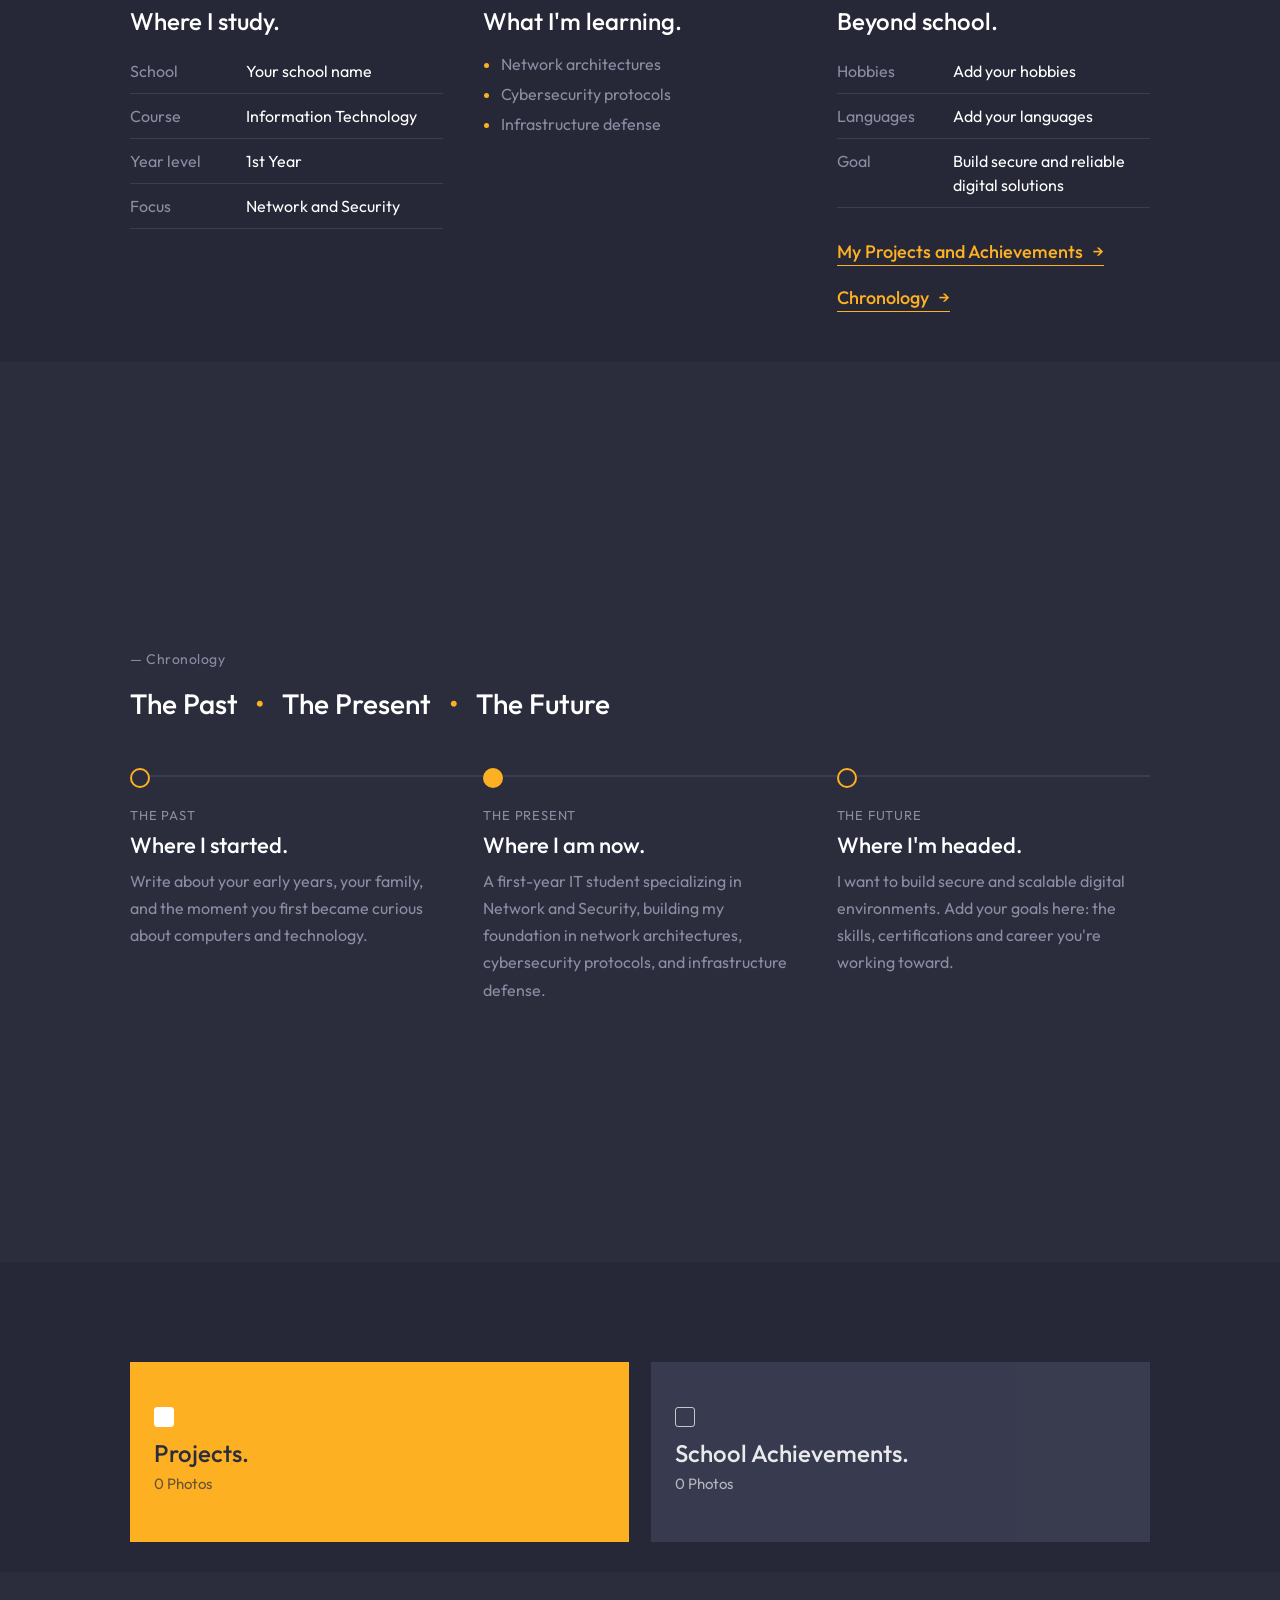
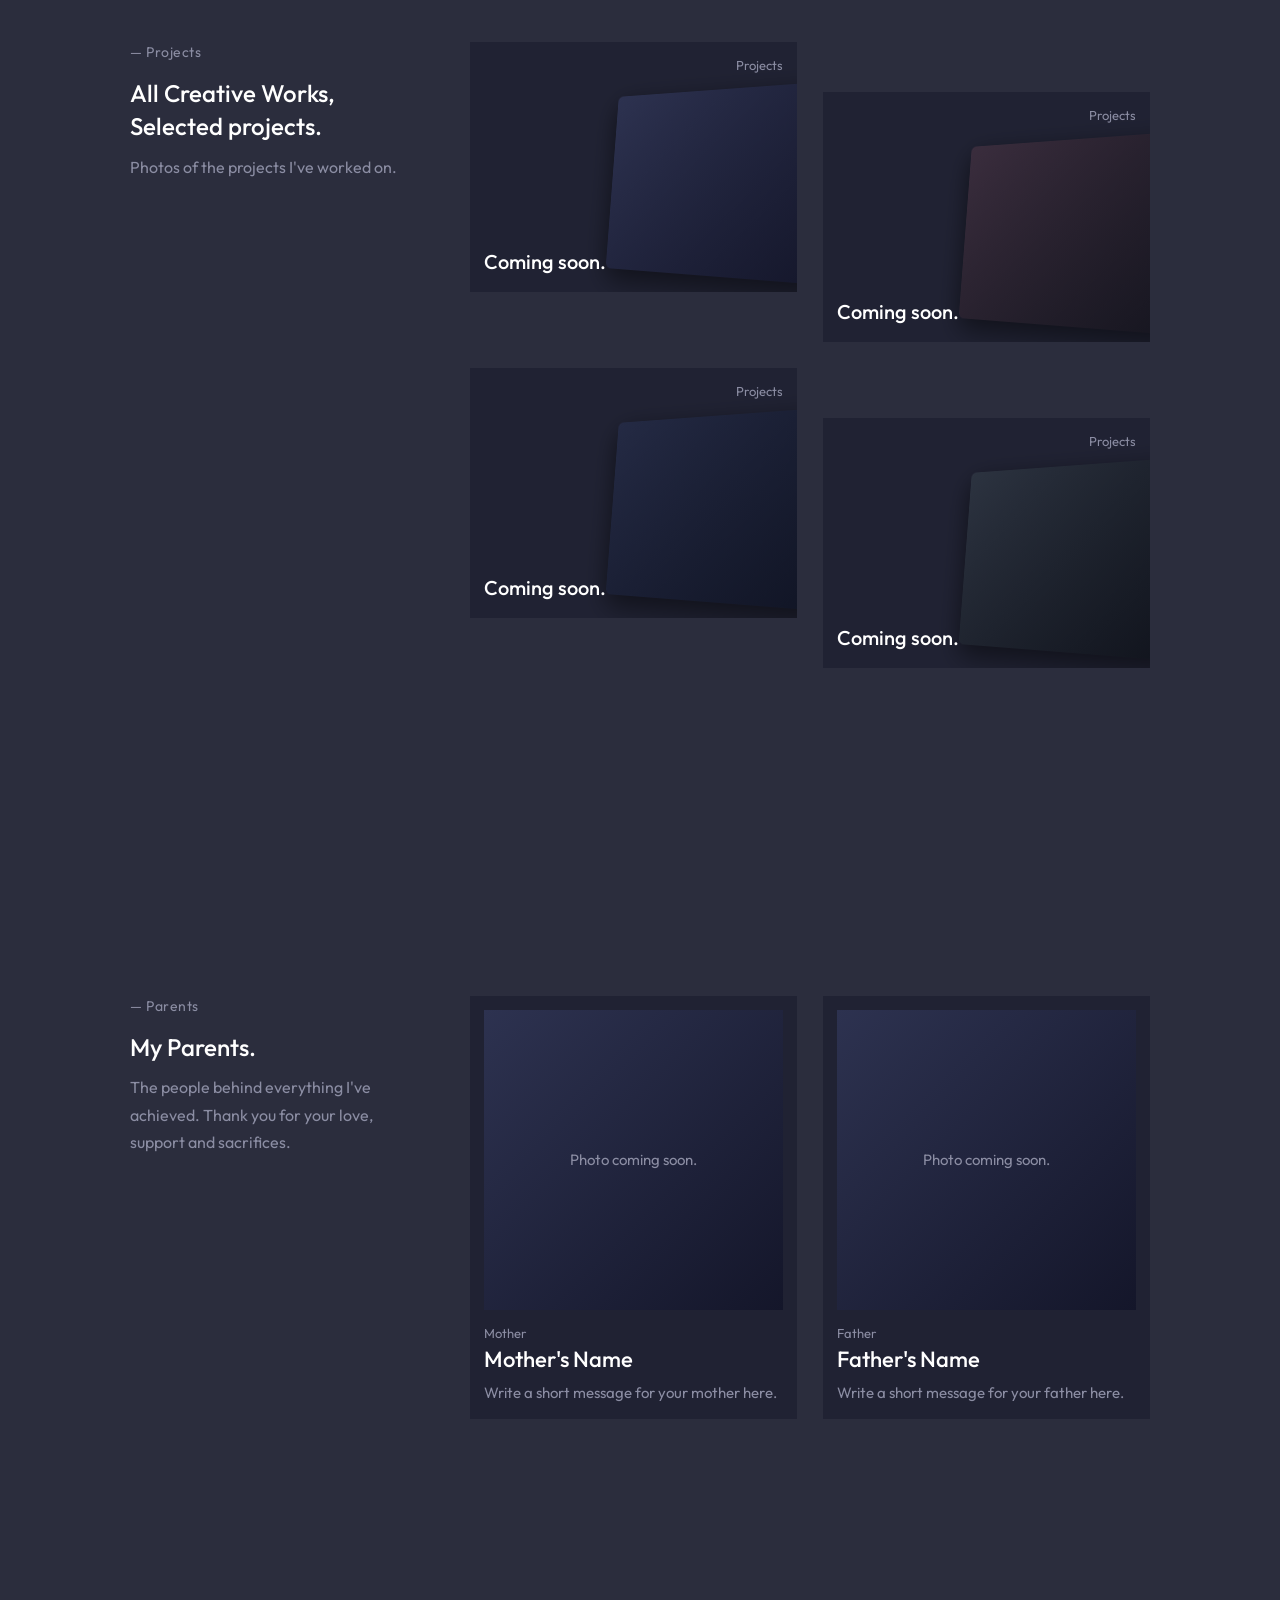
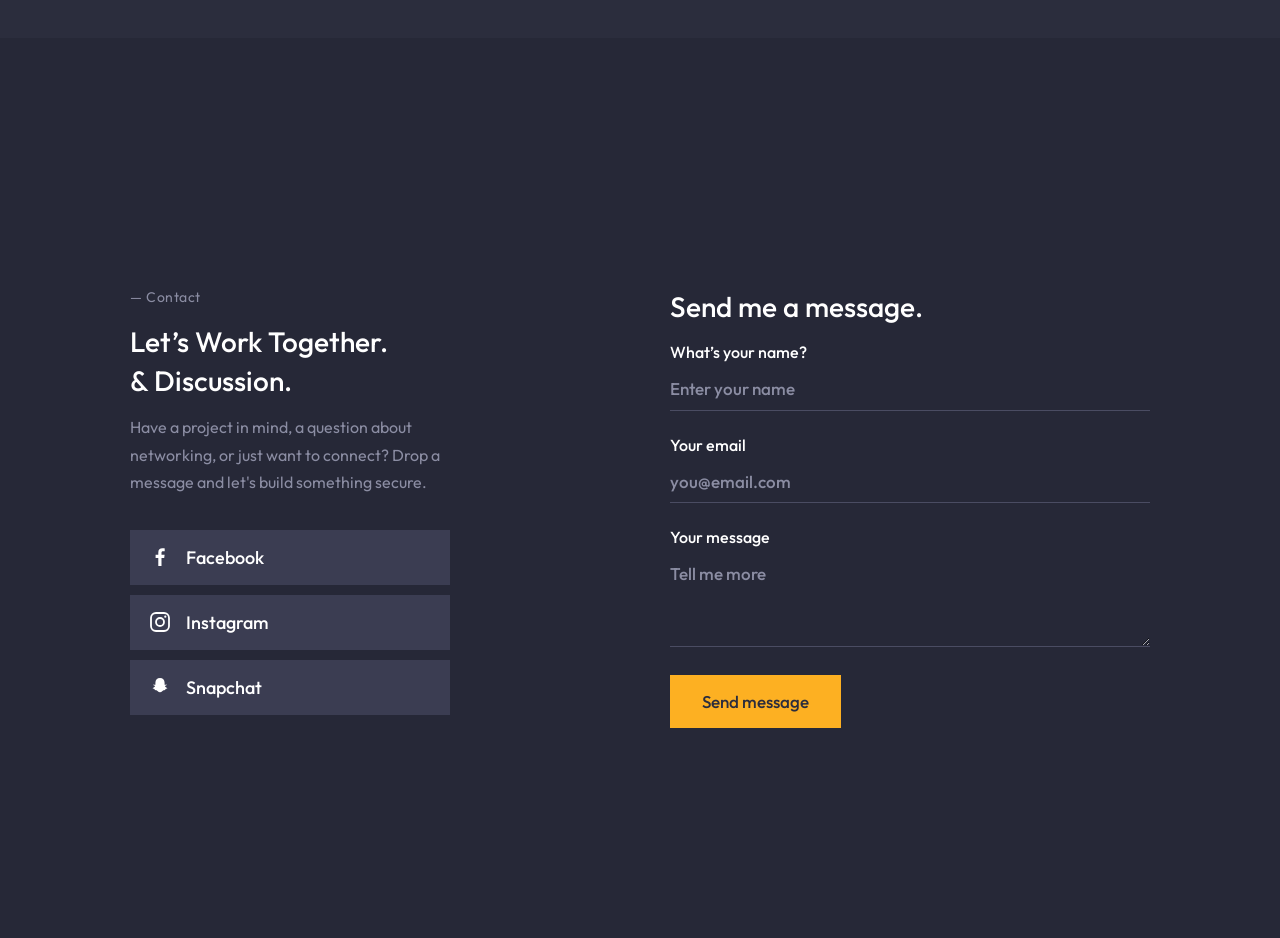
==== commit cf7b1cc5: "Add files via upload" ====
--- a/index.html
+++ b/index.html
@@ -4,14 +4,16 @@
 <meta charset="UTF-8">
 <meta name="viewport" content="width=device-width, initial-scale=1">
 <title>Prince Reynald M. Gonzales – Portfolio</title>
-<link href="https://fonts.googleapis.com/css2?family=Outfit:wght@300;400;500;600&display=swap" rel="stylesheet">
+<link href="https://fonts.googleapis.com/css2?family=Outfit:wght@300;400;500;600&family=Anton&family=Archivo+Black&display=swap" rel="stylesheet">
 <style>
 :root{
   --bg:#2b2d3d; --bg2:#262837; --bg3:#2f3144; --card:#3b3d52;
   --text:#ffffff; --muted:#8b8da3; --accent:#fdb022;
 }
 *{box-sizing:border-box;margin:0;padding:0}
-html{scroll-behavior:smooth;scroll-snap-type:y proximity}
+html{scroll-behavior:smooth;scroll-snap-type:y proximity;-webkit-text-size-adjust:100%}
+@media(prefers-reduced-motion:reduce){html{scroll-behavior:auto}}
+img,svg{max-width:100%}
 body{font-family:'Outfit','Segoe UI',Arial,sans-serif;background:var(--bg2);color:var(--text);line-height:1.5}
 a{color:inherit;text-decoration:none}
 [hidden]{display:none!important}
@@ -23,19 +25,42 @@
 .link::after{content:"→";font-size:16px}
 .link.u{border-bottom:1px solid var(--accent)}
 
-/* 4 pages, each one screen tall */
-.page{min-height:100vh;display:flex;flex-direction:column;scroll-snap-align:start}
+/* 5 pages, each one screen tall */
+.page{min-height:100vh;min-height:100svh;display:flex;flex-direction:column;scroll-snap-align:start;overflow-x:clip}
 .page>section,.page>header{display:flex;align-items:center;position:relative}
 
 /* fixed top bar (always visible) */
 .topnav{position:fixed;top:0;left:0;right:0;height:64px;z-index:100;background:var(--bg);border-bottom:1px solid #3a3c52}
 .topnav .inner{max-width:1100px;height:100%;margin:0 auto;padding:0 40px;display:flex;justify-content:flex-end;gap:6px}
-.topnav a{position:relative;display:flex;align-items:center;height:100%;padding:0 16px;font-size:21px;font-weight:500;color:#6c6e84;transition:color .2s;white-space:nowrap}
+.topnav a{position:relative;display:flex;align-items:center;height:100%;padding:0 clamp(8px,1.2vw,16px);font-size:clamp(14px,1.55vw,21px);font-weight:500;color:#6c6e84;transition:color .2s;white-space:nowrap}
 .topnav a:hover{color:#c9cade}
 .topnav a.active{color:#fff}
 .topnav a.active::after{content:"";position:absolute;left:0;right:0;bottom:-1px;height:3px;background:var(--accent)}
 
-/* PAGE 1: me (hero + about) */
+/* PAGE 0: homepage (navy + yellow, big name at the top)
+   everything is sized from the window width AND height, so the name, the photo and the
+   headline always fit on one screen without touching each other */
+#homepage{height:100vh;height:100svh;min-height:600px}
+.homehero{flex:1;min-height:0;display:block!important;background:var(--bg);overflow:hidden;
+  --n:min(4.2vw,10vh);                            /* name size */
+  --h:clamp(34px,min(5vw,8.5vh),104px);         /* headline size */
+  --G:calc(1.84*var(--n) + 3vh + 2.94*var(--h) + 2.4vh + 24px); /* height of name + headline together */
+}
+.hcopy{position:absolute;left:7vw;top:calc(50% + 32px - var(--G)/2 + 1.84*var(--n) + 3vh);z-index:5}
+.htag{display:flex;align-items:center;gap:10px;font-size:clamp(12px,1.6vh,15px);font-weight:600;text-transform:uppercase;margin-bottom:2.4vh;color:var(--muted)}
+.htag i{width:10px;height:10px;background:var(--accent);display:block}
+.hl{font-family:'Anton',Impact,'Arial Narrow',sans-serif;font-weight:400;font-size:var(--h);line-height:.98;text-transform:uppercase;color:#6c6e84}
+.hl em{font-style:normal;color:#fff}
+.hstage{position:absolute;top:0;bottom:0;right:9vw;width:min(44vw,68vh)}
+.hcircle{position:absolute;left:0;right:0;top:calc(50% + 32px - min(44vw,68vh)/2);aspect-ratio:1;border-radius:50%;overflow:hidden;background:linear-gradient(145deg,#fdb022 0%,#c98a17 30%,#3b3d52 70%,#2b2d3d 100%)}
+/* the photo sits inside the circle and is cut off by its edge */
+.hphoto{position:absolute;left:50%;bottom:0;transform:translateX(-50%);height:96%;width:auto;display:block}
+.hadd{position:absolute;left:0;right:0;top:calc(50% + 32px - min(44vw,68vh)/2);aspect-ratio:1;border-radius:50%;z-index:2;border:2px dashed #4a4c62;display:flex;align-items:center;justify-content:center;text-align:center;font-size:17px;font-weight:600;color:var(--muted);cursor:pointer;transition:border-color .2s,color .2s}
+.hadd:hover{border-color:var(--accent);color:var(--accent)}
+/* the name is narrower than the space left of the photo (it ends before the circle starts) */
+.hname{position:absolute;left:7vw;top:calc(50% + 32px - var(--G)/2);z-index:6;font-family:'Archivo Black','Arial Black',sans-serif;font-size:var(--n);line-height:.92;white-space:nowrap;text-transform:uppercase;letter-spacing:-.02em;pointer-events:none;color:#fff}
+
+/* PAGE 1: me (personal information + chronology) */
 .hero{flex:1.6;min-height:620px;padding-top:64px;background:var(--bg);overflow:hidden;align-items:stretch!important}
 .hero-inner{position:relative;flex:1}
 .hero-inner .left{position:absolute;left:0;top:0;z-index:2}
@@ -46,24 +71,41 @@
 .social svg{width:26px;height:26px;display:block}
 .social a:hover{color:var(--accent);transform:translateY(-2px)}
 .portrait{position:absolute;left:calc(50% - 260px);bottom:0;height:72%;max-height:440px;width:auto;display:block;z-index:1}
+/* the laptop drawn in front of the photo (its size and spot are set by the script at the bottom) */
+.laptop{position:absolute;z-index:2;display:block;width:420px;height:auto;pointer-events:none;filter:drop-shadow(0 -8px 20px #0007)}
 .photo-add{position:absolute;left:calc(50% - 230px);bottom:0;width:300px;height:72%;max-height:440px;z-index:1;border:2px dashed #4a4c62;border-bottom:0;display:flex;align-items:center;justify-content:center;text-align:center;font-size:17px;color:var(--muted);cursor:pointer;transition:border-color .2s,color .2s}
 .photo-add:hover{border-color:var(--accent);color:var(--accent)}
 .intro{position:absolute;left:calc(50% + 110px);top:54%;transform:translateY(-50%);width:400px}
-.intro h2{font-size:26px;font-weight:500;line-height:1.4;margin-bottom:14px}
-.intro .points{margin-left:18px;max-width:380px;font-size:16px;line-height:1.7;color:var(--muted)}
-.intro .points li::marker{color:var(--accent)}
-
-.about{flex:1;background:var(--bg2);padding:40px 0}
-.about .wrap{display:grid;grid-template-columns:1fr 1fr;gap:60px}
-.about h3{font-size:24px;font-weight:500;line-height:1.4;margin-bottom:14px}
-.about h3.big{font-size:28px;max-width:440px}
-.about .link{margin-top:30px}
+.intro h2{font-size:26px;font-weight:500;line-height:1.4;margin-bottom:10px}
+
+/* label + value rows (personal info lists) */
+.info{max-width:400px}
+.info>div{display:grid;grid-template-columns:104px 1fr;gap:12px;padding:10px 0;border-bottom:1px solid #3a3c52;font-size:16px;line-height:1.5}
+.info dt{color:var(--muted)}
+.info dd{color:#fff;word-break:break-word}
+
+.about{flex:1;background:var(--bg2);padding:50px 0}
+.about .wrap{display:grid;grid-template-columns:repeat(auto-fit,minmax(250px,1fr));gap:40px;align-items:start}
+.about h3{font-size:24px;font-weight:500;line-height:1.4;margin-bottom:10px}
+.about .links{display:flex;flex-direction:column;align-items:flex-start;gap:18px;margin-top:30px}
+.about .links .link{margin-top:0}
 .focus{margin-left:18px;font-size:16px;line-height:1.9;color:var(--muted);max-width:360px}
 .focus li::marker{color:var(--accent)}
-.stats{display:flex;gap:30px;margin-top:30px}
-.stat{display:flex;align-items:flex-end;gap:8px}
-.stat b{font-size:60px;font-weight:400;color:var(--accent);line-height:1}
-.stat span{font-size:15px;line-height:1.3;max-width:80px}
+
+/* chronology: the past, the present, the future
+   (its own full-screen snap point, so the link stops here and never pulls in the Projects page) */
+.chrono{background:var(--bg);min-height:100vh;padding:110px 0 80px;scroll-snap-align:start}
+.chrono .wrap{display:block}
+.chrono h3{font-size:28px;font-weight:500;line-height:1.4}
+.chrono .dot{color:var(--accent);margin:0 .4em}
+.tl{display:grid;grid-template-columns:repeat(3,1fr);gap:40px;position:relative;margin-top:44px}
+.tl::before{content:"";position:absolute;left:0;right:0;top:7px;height:2px;background:#3a3c52}
+.step{position:relative;padding-top:38px}
+.step::before{content:"";position:absolute;top:0;left:0;width:16px;height:16px;border-radius:50%;background:var(--bg);border:2px solid var(--accent)}
+.step.now::before{background:var(--accent)}
+.step small{display:block;color:var(--muted);font-size:13px;letter-spacing:.8px;text-transform:uppercase;margin-bottom:6px}
+.step h4{font-size:22px;font-weight:500;line-height:1.3;margin-bottom:8px}
+.step p{font-size:16px;color:var(--muted);line-height:1.7;max-width:320px}
 
 /* PAGE 2: projects and achievements */
 .services{flex:1;background:var(--bg2);padding:100px 0 30px}
@@ -145,39 +187,105 @@
 .lb img{max-width:92vw;max-height:80vh;display:block}
 .lb p{font-size:18px}
 
+/* ===== RESPONSIVE: laptop > tablet > phone ===== */
+
+/* small laptops and tablets: the "Me" page stacks (name, photo, info) instead of floating side by side */
+@media(max-width:1100px){
+  html{scroll-snap-type:none}
+  .hero{flex:none;min-height:0}
+  .hero-inner{display:flex;flex-direction:column;padding-top:40px;padding-bottom:44px}
+  .hero-inner .left{position:static}
+  .hero h1{margin-top:0;font-size:clamp(34px,7vw,58px)}
+  .social{margin-top:28px}
+  .portrait{position:relative;left:auto;bottom:auto;height:clamp(260px,50vw,400px);max-height:none;align-self:center;margin-top:36px}
+  .photo-add{position:relative;left:auto;bottom:auto;align-self:center;width:min(80vw,260px);height:300px;max-height:none;margin-top:36px;border-bottom:2px dashed #4a4c62}
+  .intro{position:static;transform:none;width:auto;margin-top:40px}
+  .info{max-width:none}
+}
+
+/* tablets: side-by-side blocks become one column */
+@media(max-width:1000px){
+  .works .wrap,.parents .wrap,.contact .wrap{grid-template-columns:1fr;gap:40px}
+  p.small{max-width:520px}
+}
+
+/* tablets (portrait) and phones: the Home page stacks (name, photo, headline) so nothing overlaps */
 @media(max-width:820px){
-  html{scroll-snap-type:none}
-  .wrap{padding:0 22px}
-  .topnav .inner{padding:0 10px;overflow-x:auto;justify-content:flex-start;gap:0;scrollbar-width:none}
+  .topnav .inner{padding:0 10px;overflow-x:auto;justify-content:flex-start;gap:0;scrollbar-width:none;-webkit-overflow-scrolling:touch}
   .topnav .inner::-webkit-scrollbar{display:none}
   .topnav a{font-size:15px;padding:0 12px}
-  .hero{min-height:680px}
-  .hero-inner .left{left:22px}
-  .hero h1{margin-top:12vh;font-size:46px}
-  .portrait,.photo-add{left:50%;transform:translateX(-50%);height:300px}
-  .photo-add{width:240px}
-  .intro{left:22px;right:22px;width:auto;top:auto;bottom:30px;transform:none}
-  .about .wrap,.works .wrap,.parents .wrap,.contact .wrap{grid-template-columns:1fr;gap:40px}
-  .services .wrap{grid-template-columns:1fr}
-  .pgrid{grid-template-columns:1fr}
+  .wrap{padding:0 22px}
+
+  #homepage{height:auto;min-height:100vh;min-height:100svh}
+  .homehero{display:flex!important;flex-direction:column;align-items:flex-start;min-height:100vh;min-height:100svh;
+    padding:calc(64px + 28px) 6vw 40px;--n:min(9.5vw,64px);--h:clamp(34px,11vw,80px)}
+  .hname{position:static;order:1;line-height:.92}
+  .hstage{position:relative;order:2;top:auto;bottom:auto;left:auto;right:auto;transform:none;width:min(72vw,340px);margin:28px auto 24px}
+  .hcircle{position:relative;top:0;left:auto;right:auto;width:100%}
+  .hadd{top:0;left:0;right:0}
+  .hcopy{position:static;order:3;margin-top:4px}
+  .htag{font-size:14px;margin-bottom:16px}
+
+  .chrono{min-height:0;padding:96px 0 60px}
+  .chrono h3{font-size:24px}
+  .tl{grid-template-columns:1fr;gap:34px;margin-top:34px}
+  .tl::before{left:7px;right:auto;top:0;bottom:0;width:2px;height:auto}
+  .step{padding:0 0 0 40px}
+  .step::before{top:3px}
+  .step p{max-width:none}
   .proj:nth-child(even){margin-top:0}
   .editbar{flex-direction:column;align-items:stretch;gap:10px;font-size:14px}
   .editbar button{align-self:stretch}
 }
+
+/* phones */
+@media(max-width:600px){
+  .wrap{padding:0 20px}
+  .services{padding:90px 0 20px}
+  .services .wrap,.pgrid,.grid{grid-template-columns:1fr}
+  .svc{height:140px}
+  .works{padding:50px 0}
+  .parents,.contact{padding:90px 0 50px}
+  .contact h3{font-size:24px}
+  .clinks{max-width:none}
+  .pphoto{height:260px}
+  .info>div{grid-template-columns:90px 1fr}
+  .intro h2{font-size:24px}
+}
 </style>
 </head>
 <body>
 
 <nav class="topnav">
   <div class="inner">
-    <a class="active" href="#home">Me</a>
+    <a class="active" href="#homepage">Home</a>
+    <a href="#home">Me</a>
     <a href="#services">Projects and Achievements</a>
     <a href="#parents">Parents</a>
     <a href="#contact">Contact</a>
   </div>
 </nav>
 
-<!-- PAGE 1: ME -->
+<!-- PAGE 0: HOMEPAGE -->
+<div class="page" id="homepage">
+  <section class="homehero">
+    <div class="hcopy">
+      <div class="htag"><i></i>First-Year IT Student</div>
+      <h1 class="hl"><em>Building secure</em><br>&amp; scalable digital<br>environments</h1>
+    </div>
+
+    <div class="hstage">
+      <div class="hcircle">
+        <img class="hphoto" id="homePhoto" alt="Prince Reynald M. Gonzales" hidden>
+      </div>
+      <label class="hadd" id="homePhotoAdd" hidden>Click here to<br>add your photo<input type="file" id="homePhotoInput" accept="image/*" hidden></label>
+    </div>
+
+    <div class="hname">Prince Reynald<br>M. Gonzales</div>
+  </section>
+</div>
+
+<!-- PAGE 1: ME (PERSONAL INFORMATION + CHRONOLOGY) -->
 <div class="page" id="home">
   <header class="hero">
     <div class="wrap hero-inner">
@@ -197,11 +305,40 @@
       </div>
       <!-- YOUR PHOTO: set the file name in the script at the bottom (PHOTO_FILE). If the file isn't found, click the box to pick a photo. -->
       <img class="portrait" id="photo" alt="Prince Reynald M. Gonzales" hidden>
+      <!-- laptop in front of the photo, so it looks like you are using it -->
+      <svg class="laptop" id="laptop" viewBox="0 0 440 168" aria-hidden="true" hidden>
+        <defs>
+          <linearGradient id="lapLid" x1="0" y1="0" x2="0" y2="1">
+            <stop offset="0" stop-color="#4a4d66"/>
+            <stop offset="1" stop-color="#2f3144"/>
+          </linearGradient>
+          <linearGradient id="lapBase" x1="0" y1="0" x2="0" y2="1">
+            <stop offset="0" stop-color="#7c7f98"/>
+            <stop offset="1" stop-color="#44475c"/>
+          </linearGradient>
+        </defs>
+        <!-- back of the screen -->
+        <rect x="46" y="2" width="348" height="140" rx="14" fill="url(#lapLid)" stroke="#1d1f2e" stroke-width="2"/>
+        <rect x="53" y="9" width="334" height="126" rx="9" fill="none" stroke="#ffffff" stroke-opacity=".07"/>
+        <!-- glowing logo -->
+        <circle cx="220" cy="72" r="17" fill="none" stroke="#fdb022" stroke-width="2.5" opacity=".9"/>
+        <circle cx="220" cy="72" r="6" fill="#fdb022"/>
+        <!-- hinge + base -->
+        <rect x="46" y="138" width="348" height="7" fill="#1d1f2e" opacity=".7"/>
+        <path d="M6 144H434Q440 144 438 152Q436 162 424 162H16Q4 162 2 152Q0 144 6 144Z" fill="url(#lapBase)" stroke="#1d1f2e" stroke-width="1.5"/>
+        <rect x="184" y="144" width="72" height="6" rx="3" fill="#2b2d3d"/>
+      </svg>
       <label class="photo-add" id="photoAdd" hidden>Click here to<br>add your photo<input type="file" id="photoInput" accept="image/*" hidden></label>
       <div class="intro">
-        <span class="label">Introduction</span>
-        <h2>First-Year IT Student specializing in Network and Security.</h2>
-        <ul class="points"><li>Currently building my foundation in network architectures, cybersecurity protocols, and infrastructure defense to develop secure and reliable digital solutions.</li></ul>
+        <span class="label">Personal Information</span>
+        <h2>About Me.</h2>
+        <dl class="info">
+          <div><dt>Full name</dt><dd class="ed">Prince Reynald M. Gonzales</dd></div>
+          <div><dt>Birthday</dt><dd class="ed">Month DD, YYYY</dd></div>
+          <div><dt>Age</dt><dd class="ed">00 years old</dd></div>
+          <div><dt>Address</dt><dd class="ed">City, Province</dd></div>
+          <div><dt>Email</dt><dd class="ed">you@email.com</dd></div>
+        </dl>
       </div>
     </div>
   </header>
@@ -209,21 +346,59 @@
   <section class="about" id="about">
     <div class="wrap">
       <div>
-        <span class="label">About me</span>
+        <span class="label">Education</span>
+        <h3>Where I study.</h3>
+        <dl class="info">
+          <div><dt>School</dt><dd class="ed">Your school name</dd></div>
+          <div><dt>Course</dt><dd class="ed">Information Technology</dd></div>
+          <div><dt>Year level</dt><dd class="ed">1st Year</dd></div>
+          <div><dt>Focus</dt><dd class="ed">Network and Security</dd></div>
+        </dl>
+      </div>
+      <div>
+        <span class="label">Interests</span>
         <h3>What I'm learning.</h3>
-        <ul class="focus">
+        <ul class="focus ed">
           <li>Network architectures</li>
           <li>Cybersecurity protocols</li>
           <li>Infrastructure defense</li>
         </ul>
-        <a class="link u" href="#services">My Projects and Achievements</a>
       </div>
       <div>
-        <h3 class="big">Building Secure and Scalable Digital Environments.</h3>
-        <p class="small">Driven by network efficiency and robust data protection to ensure seamless uptime and data integrity.</p>
-        <div class="stats">
-          <div class="stat"><b>1st</b><span>Year Student</span></div>
-          <div class="stat"><b>05+</b><span>Core Tech Skills</span></div>
+        <span class="label">More about me</span>
+        <h3>Beyond school.</h3>
+        <dl class="info">
+          <div><dt>Hobbies</dt><dd class="ed">Add your hobbies</dd></div>
+          <div><dt>Languages</dt><dd class="ed">Add your languages</dd></div>
+          <div><dt>Goal</dt><dd class="ed">Build secure and reliable digital solutions</dd></div>
+        </dl>
+        <div class="links">
+          <a class="link u" href="#services">My Projects and Achievements</a>
+          <a class="link u" href="#chrono">Chronology</a>
+        </div>
+      </div>
+    </div>
+  </section>
+
+  <section class="chrono" id="chrono">
+    <div class="wrap">
+      <span class="label">Chronology</span>
+      <h3>The Past <span class="dot">•</span> The Present <span class="dot">•</span> The Future</h3>
+      <div class="tl">
+        <div class="step">
+          <small>The Past</small>
+          <h4 class="ed">Where I started.</h4>
+          <p class="ed">Write about your early years, your family, and the moment you first became curious about computers and technology.</p>
+        </div>
+        <div class="step now">
+          <small>The Present</small>
+          <h4 class="ed">Where I am now.</h4>
+          <p class="ed">A first-year IT student specializing in Network and Security, building my foundation in network architectures, cybersecurity protocols, and infrastructure defense.</p>
+        </div>
+        <div class="step">
+          <small>The Future</small>
+          <h4 class="ed">Where I'm headed.</h4>
+          <p class="ed">I want to build secure and scalable digital environments. Add your goals here: the skills, certifications and career you're working toward.</p>
         </div>
       </div>
     </div>
@@ -339,22 +514,52 @@
 // Put your photo in the same folder as this file and type its exact name here:
 const PHOTO_FILE = "photo.png";
 // ======================
-const photo=document.getElementById('photo'), add=document.getElementById('photoAdd'), input=document.getElementById('photoInput');
+// the same photo is used on the Home page and the Me page
 let saved=null; try{saved=localStorage.getItem('portfolioPhoto')}catch(e){}
-let triedSaved=false;
-photo.onload=()=>{photo.hidden=false;add.hidden=true};
-photo.onerror=()=>{
-  if(saved&&!triedSaved){triedSaved=true;photo.src=saved;return}
-  photo.hidden=true;add.hidden=false;
-};
-photo.src=PHOTO_FILE;
-// picking a photo by hand (works even if the file name above is wrong)
-input.addEventListener('change',()=>{
-  const f=input.files[0]; if(!f) return;
-  const r=new FileReader();
-  r.onload=()=>{saved=r.result;triedSaved=true;photo.src=r.result;try{localStorage.setItem('portfolioPhoto',r.result)}catch(e){}};
-  r.readAsDataURL(f);
+const pics=[
+  {img:document.getElementById('photo'),add:document.getElementById('photoAdd'),input:document.getElementById('photoInput')},
+  {img:document.getElementById('homePhoto'),add:document.getElementById('homePhotoAdd'),input:document.getElementById('homePhotoInput')}
+];
+pics.forEach(p=>{
+  p.tried=false;
+  p.img.onload=()=>{p.img.hidden=false;p.add.hidden=true};
+  p.img.onerror=()=>{
+    if(saved&&!p.tried){p.tried=true;p.img.src=saved;return}
+    p.img.hidden=true;p.add.hidden=false;
+  };
+  p.img.src=PHOTO_FILE;
+  // picking a photo by hand (works even if the file name above is wrong)
+  p.input.addEventListener('change',()=>{
+    const f=p.input.files[0]; if(!f) return;
+    const r=new FileReader();
+    r.onload=()=>{
+      saved=r.result;
+      try{localStorage.setItem('portfolioPhoto',r.result)}catch(e){}
+      pics.forEach(q=>{q.tried=true;q.img.src=r.result});
+    };
+    r.readAsDataURL(f);
+  });
 });
+
+// ===== LAPTOP IN FRONT OF THE "ME" PHOTO =====
+// sizes the laptop to the photo and sits it at the bottom, so it looks like you're using it
+const mePhoto=document.getElementById('photo');
+const laptop=document.getElementById('laptop');
+function placeLaptop(){
+  if(mePhoto.hidden||!mePhoto.naturalWidth){laptop.hidden=true;return}
+  laptop.hidden=false;
+  const par=mePhoto.parentElement.getBoundingClientRect();
+  const r=mePhoto.getBoundingClientRect();
+  laptop.style.width=(r.width*1.2)+'px';
+  laptop.style.left=(r.left-par.left-r.width*0.1)+'px';
+  laptop.style.top=(r.bottom-par.top-laptop.getBoundingClientRect().height+2)+'px';
+}
+mePhoto.addEventListener('load',placeLaptop);
+mePhoto.addEventListener('error',()=>{laptop.hidden=true});
+window.addEventListener('resize',placeLaptop);
+window.addEventListener('load',placeLaptop);
+// keep the laptop glued to the photo whenever the layout changes (rotating a phone, fonts loading, etc.)
+if(window.ResizeObserver)new ResizeObserver(placeLaptop).observe(mePhoto.parentElement);
 </script>
 
 <script>
@@ -386,7 +591,7 @@
   document.body.classList.add('edit');
   // bring back unsaved photos from this browser, if any
   try{const dr=localStorage.getItem(DRAFT);if(dr)load(JSON.parse(dr))}catch(e){}
-  // the parents text can be typed over directly
+  // personal information, chronology and parents text can be typed over directly
   document.querySelectorAll('.ed').forEach(el=>el.setAttribute('contenteditable','true'));
   // stop the browser from opening a photo if it's dropped outside a drop area
   ['dragover','drop'].forEach(ev=>window.addEventListener(ev,e=>e.preventDefault()));
@@ -540,6 +745,9 @@
   });
   pIn.addEventListener('change',()=>{if(target)setParent(target,pIn.files[0]);pIn.value=''});
 
+  // typing in any editable text counts as a change too
+  document.querySelectorAll('.ed').forEach(el=>el.addEventListener('input',saveDraft));
+
   // build a fresh copy of this page with the photos and text saved inside it, and download it
   document.getElementById('saveBtn').addEventListener('click',()=>{
     const clone=document.documentElement.cloneNode(true);
@@ -548,8 +756,9 @@
     clone.querySelectorAll('[contenteditable]').forEach(e=>e.removeAttribute('contenteditable'));
     clone.querySelector('#grid').innerHTML='';
     clone.querySelectorAll('.pphoto').forEach(e=>e.innerHTML='');
-    const p=clone.querySelector('#photo');p.removeAttribute('src');p.setAttribute('hidden','');
-    clone.querySelector('#photoAdd').setAttribute('hidden','');
+    ['#photo','#homePhoto'].forEach(id=>{const p=clone.querySelector(id);p.removeAttribute('src');p.setAttribute('hidden','')});
+    ['#photoAdd','#homePhotoAdd'].forEach(id=>clone.querySelector(id).setAttribute('hidden',''));
+    const lp=clone.querySelector('#laptop');lp.removeAttribute('style');lp.setAttribute('hidden','');
     clone.querySelector('#lb').setAttribute('hidden','');
     clone.querySelector('#editMsg').textContent=DEFAULT_MSG;
     const html='<!DOCTYPE html>\n'+clone.outerHTML;
@@ -568,8 +777,10 @@
 <script>
 // highlight the tab of the section currently on screen
 const tabs=[...document.querySelectorAll('.topnav a')];
-const map={home:'home',about:'home',services:'services',works:'services',parents:'parents',contact:'contact'};
-const setActive=k=>tabs.forEach(a=>a.classList.toggle('active',a.getAttribute('href')==='#'+k));
+const map={homepage:'homepage',home:'home',about:'home',chrono:'home',services:'services',works:'services',parents:'parents',contact:'contact'};
+const navInner=document.querySelector('.topnav .inner');
+// on small screens the menu scrolls sideways, so keep the current tab in view
+const setActive=k=>tabs.forEach(a=>{const on=a.getAttribute('href')==='#'+k;a.classList.toggle('active',on);if(on&&navInner.scrollWidth>navInner.clientWidth)navInner.scrollTo({left:a.offsetLeft-(navInner.clientWidth-a.offsetWidth)/2,behavior:'smooth'})});
 const io=new IntersectionObserver(es=>es.forEach(e=>{if(e.isIntersecting)setActive(map[e.target.id])}),{rootMargin:'-45% 0px -50% 0px'});
 Object.keys(map).forEach(id=>{const el=document.getElementById(id);if(el)io.observe(el)});
 </script>
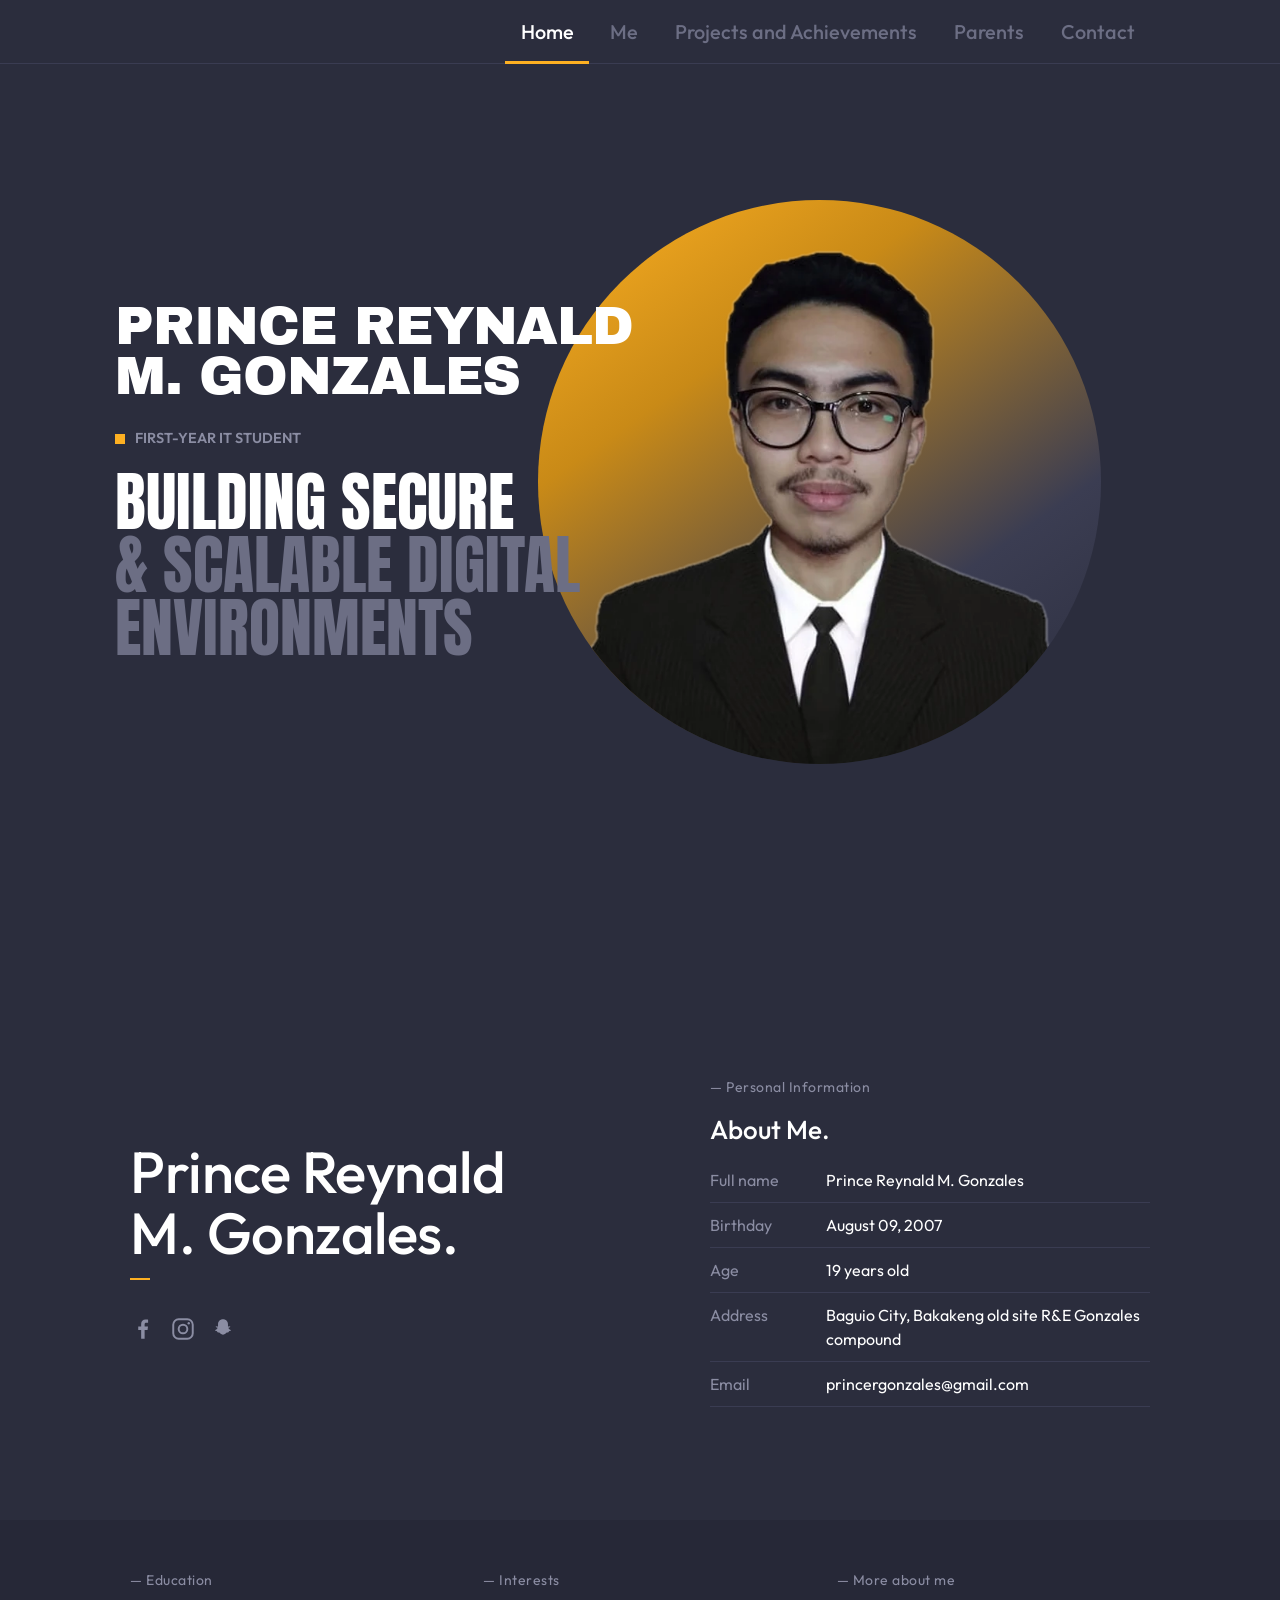
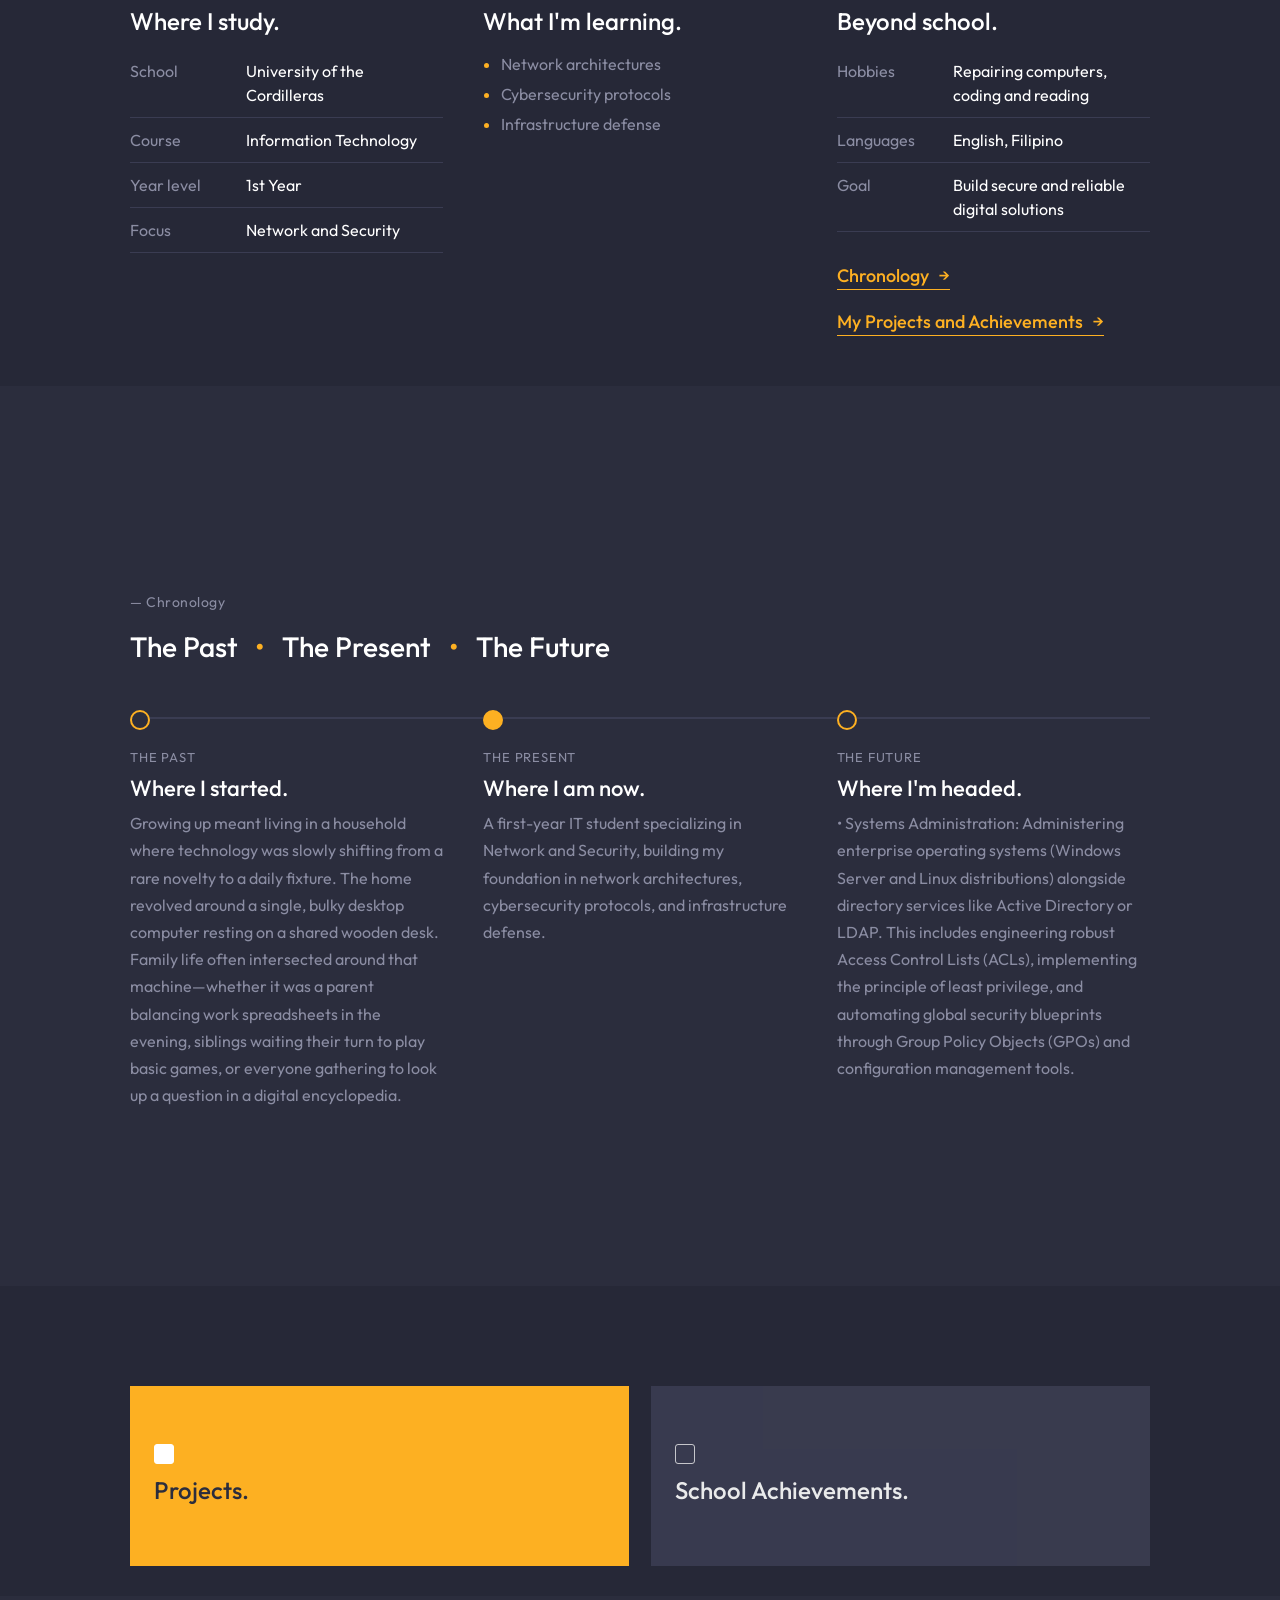
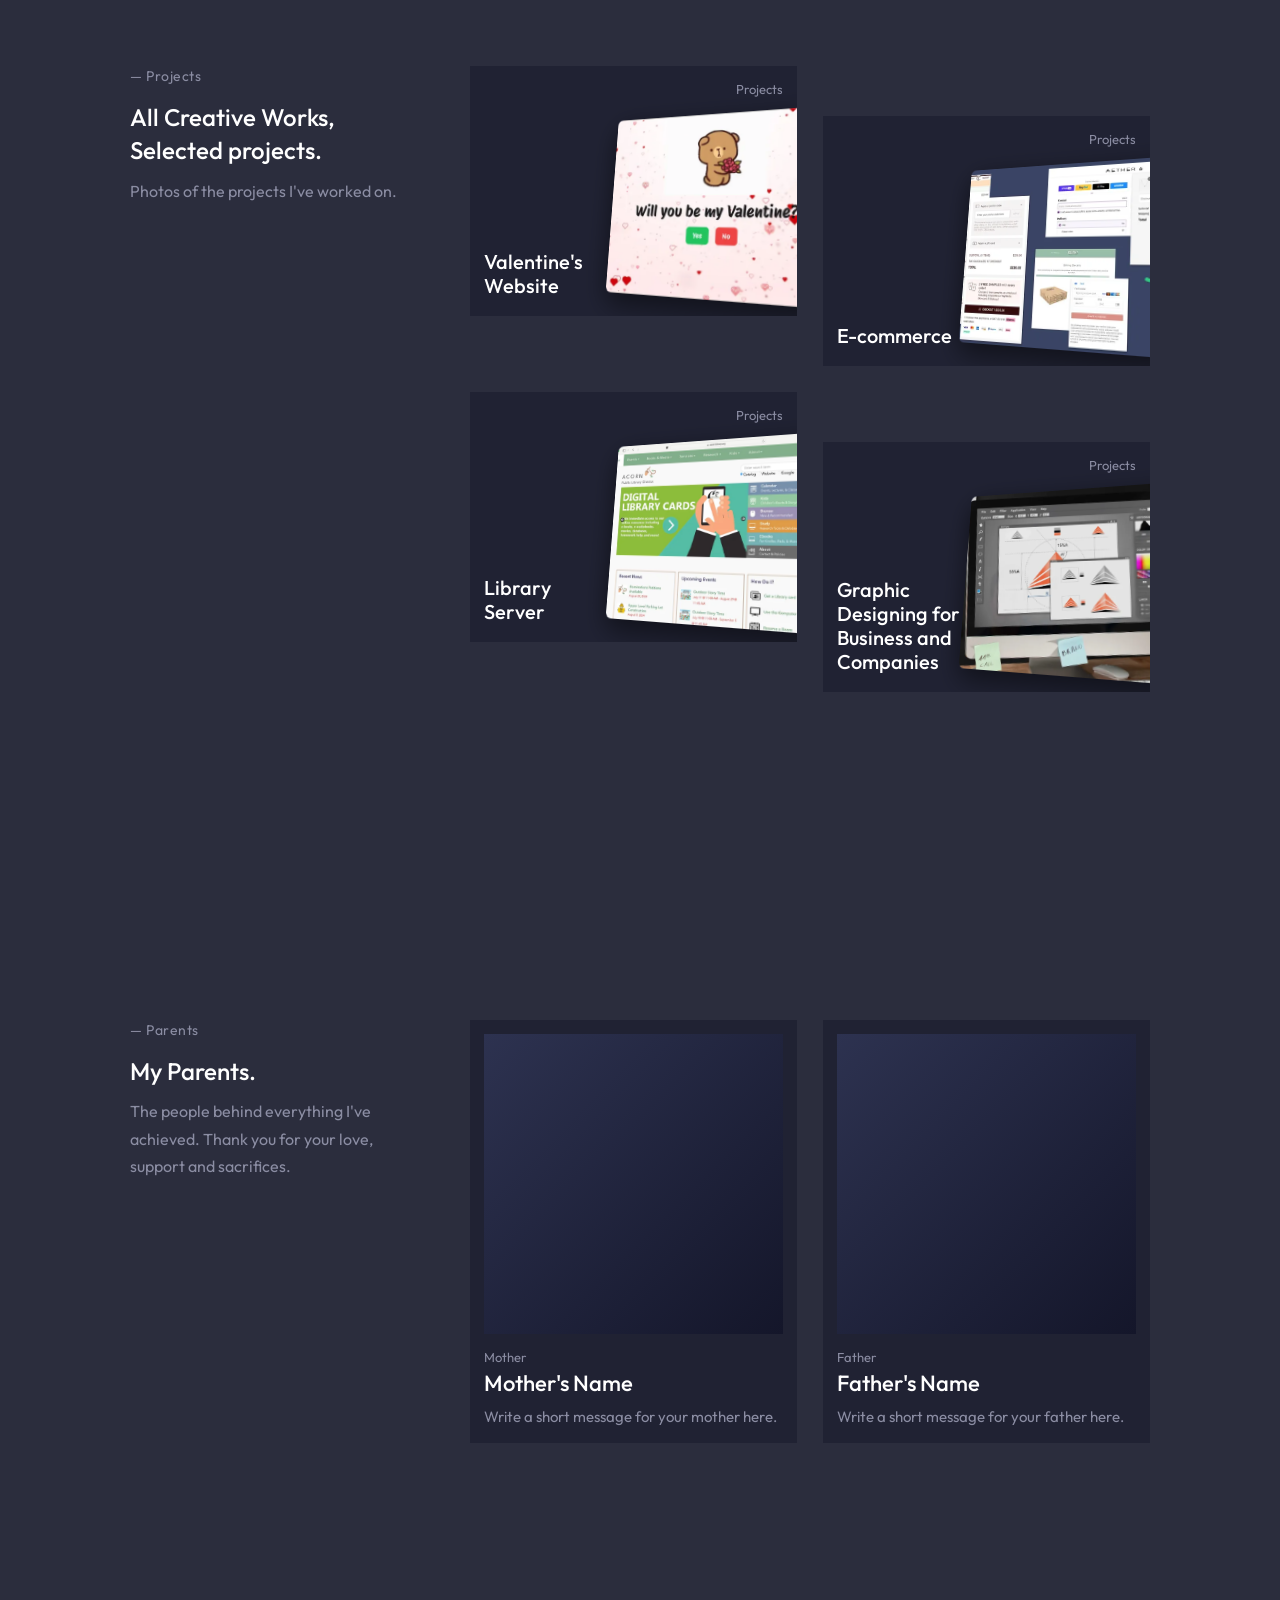
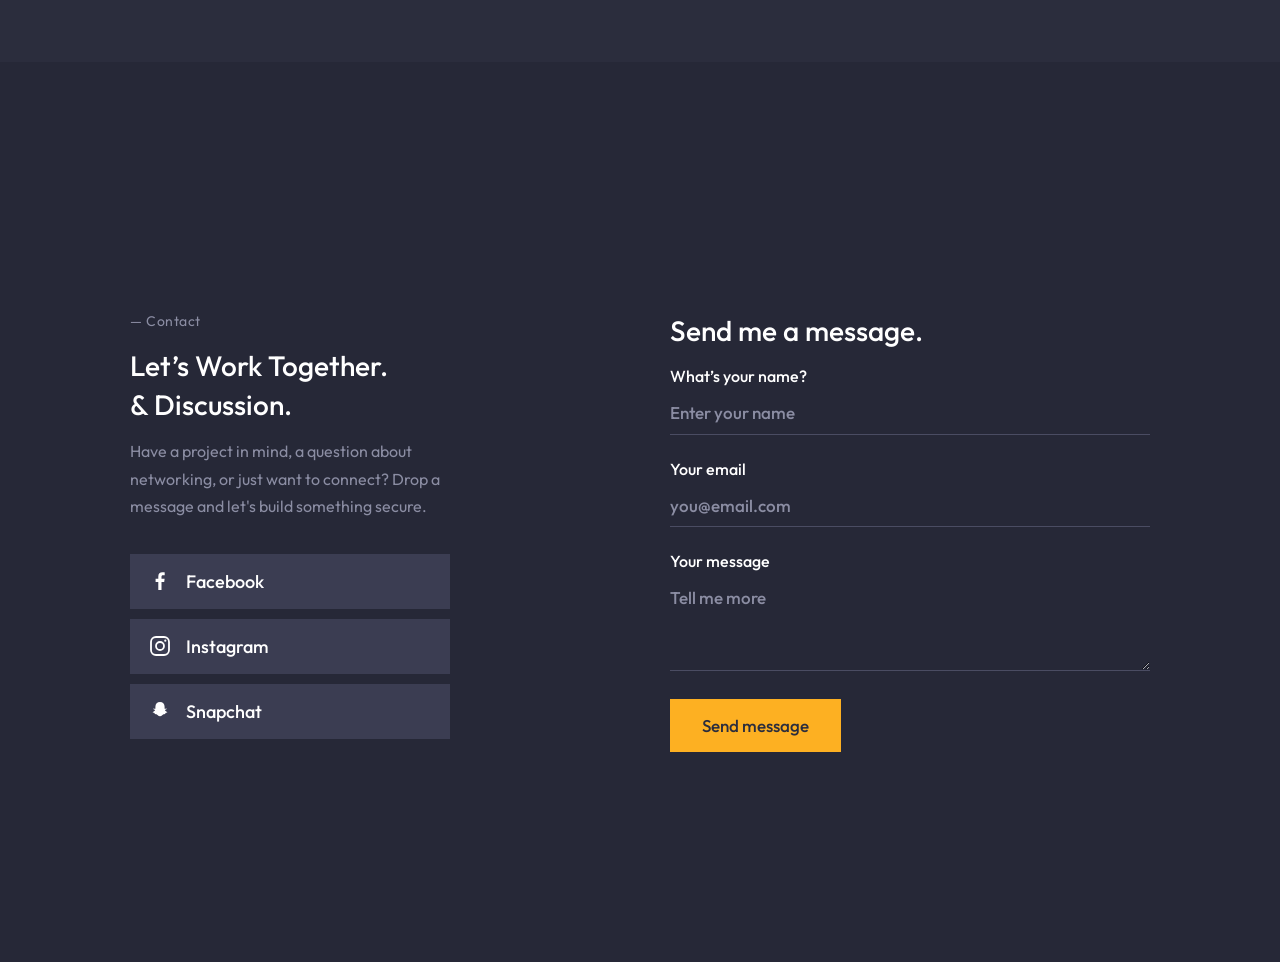
==== commit b5da8bfa: "Rename index.html.html to index.html" ====
--- a/index.html
+++ b/index.html
@@ -1,788 +1,564 @@
-<!DOCTYPE html>
-<html lang="en">
-<head>
-<meta charset="UTF-8">
-<meta name="viewport" content="width=device-width, initial-scale=1">
-<title>Prince Reynald M. Gonzales – Portfolio</title>
-<link href="https://fonts.googleapis.com/css2?family=Outfit:wght@300;400;500;600&family=Anton&family=Archivo+Black&display=swap" rel="stylesheet">
-<style>
-:root{
-  --bg:#2b2d3d; --bg2:#262837; --bg3:#2f3144; --card:#3b3d52;
-  --text:#ffffff; --muted:#8b8da3; --accent:#fdb022;
-}
-*{box-sizing:border-box;margin:0;padding:0}
-html{scroll-behavior:smooth;scroll-snap-type:y proximity;-webkit-text-size-adjust:100%}
-@media(prefers-reduced-motion:reduce){html{scroll-behavior:auto}}
-img,svg{max-width:100%}
-body{font-family:'Outfit','Segoe UI',Arial,sans-serif;background:var(--bg2);color:var(--text);line-height:1.5}
-a{color:inherit;text-decoration:none}
-[hidden]{display:none!important}
-.wrap{max-width:1100px;margin:0 auto;padding:0 40px;width:100%}
-.label{font-size:14px;color:var(--muted);letter-spacing:.5px;margin-bottom:14px;display:block}
-.label::before{content:"— "}
-p.small{font-size:16px;color:var(--muted);max-width:360px;line-height:1.7}
-.link{color:var(--accent);font-size:18px;font-weight:500;display:inline-flex;gap:10px;align-items:center;cursor:pointer}
-.link::after{content:"→";font-size:16px}
-.link.u{border-bottom:1px solid var(--accent)}
-
-/* 5 pages, each one screen tall */
-.page{min-height:100vh;min-height:100svh;display:flex;flex-direction:column;scroll-snap-align:start;overflow-x:clip}
-.page>section,.page>header{display:flex;align-items:center;position:relative}
-
-/* fixed top bar (always visible) */
-.topnav{position:fixed;top:0;left:0;right:0;height:64px;z-index:100;background:var(--bg);border-bottom:1px solid #3a3c52}
-.topnav .inner{max-width:1100px;height:100%;margin:0 auto;padding:0 40px;display:flex;justify-content:flex-end;gap:6px}
-.topnav a{position:relative;display:flex;align-items:center;height:100%;padding:0 clamp(8px,1.2vw,16px);font-size:clamp(14px,1.55vw,21px);font-weight:500;color:#6c6e84;transition:color .2s;white-space:nowrap}
-.topnav a:hover{color:#c9cade}
-.topnav a.active{color:#fff}
-.topnav a.active::after{content:"";position:absolute;left:0;right:0;bottom:-1px;height:3px;background:var(--accent)}
-
-/* PAGE 0: homepage (navy + yellow, big name at the top)
-   everything is sized from the window width AND height, so the name, the photo and the
-   headline always fit on one screen without touching each other */
-#homepage{height:100vh;height:100svh;min-height:600px}
-.homehero{flex:1;min-height:0;display:block!important;background:var(--bg);overflow:hidden;
-  --n:min(4.2vw,10vh);                            /* name size */
-  --h:clamp(34px,min(5vw,8.5vh),104px);         /* headline size */
-  --G:calc(1.84*var(--n) + 3vh + 2.94*var(--h) + 2.4vh + 24px); /* height of name + headline together */
-}
-.hcopy{position:absolute;left:7vw;top:calc(50% + 32px - var(--G)/2 + 1.84*var(--n) + 3vh);z-index:5}
-.htag{display:flex;align-items:center;gap:10px;font-size:clamp(12px,1.6vh,15px);font-weight:600;text-transform:uppercase;margin-bottom:2.4vh;color:var(--muted)}
-.htag i{width:10px;height:10px;background:var(--accent);display:block}
-.hl{font-family:'Anton',Impact,'Arial Narrow',sans-serif;font-weight:400;font-size:var(--h);line-height:.98;text-transform:uppercase;color:#6c6e84}
-.hl em{font-style:normal;color:#fff}
-.hstage{position:absolute;top:0;bottom:0;right:9vw;width:min(44vw,68vh)}
-.hcircle{position:absolute;left:0;right:0;top:calc(50% + 32px - min(44vw,68vh)/2);aspect-ratio:1;border-radius:50%;overflow:hidden;background:linear-gradient(145deg,#fdb022 0%,#c98a17 30%,#3b3d52 70%,#2b2d3d 100%)}
-/* the photo sits inside the circle and is cut off by its edge */
-.hphoto{position:absolute;left:50%;bottom:0;transform:translateX(-50%);height:96%;width:auto;display:block}
-.hadd{position:absolute;left:0;right:0;top:calc(50% + 32px - min(44vw,68vh)/2);aspect-ratio:1;border-radius:50%;z-index:2;border:2px dashed #4a4c62;display:flex;align-items:center;justify-content:center;text-align:center;font-size:17px;font-weight:600;color:var(--muted);cursor:pointer;transition:border-color .2s,color .2s}
-.hadd:hover{border-color:var(--accent);color:var(--accent)}
-/* the name is narrower than the space left of the photo (it ends before the circle starts) */
-.hname{position:absolute;left:7vw;top:calc(50% + 32px - var(--G)/2);z-index:6;font-family:'Archivo Black','Arial Black',sans-serif;font-size:var(--n);line-height:.92;white-space:nowrap;text-transform:uppercase;letter-spacing:-.02em;pointer-events:none;color:#fff}
-
-/* PAGE 1: me (personal information + chronology) */
-.hero{flex:1.6;min-height:620px;padding-top:64px;background:var(--bg);overflow:hidden;align-items:stretch!important}
-.hero-inner{position:relative;flex:1}
-.hero-inner .left{position:absolute;left:0;top:0;z-index:2}
-.hero h1{font-size:58px;line-height:1.05;font-weight:500;margin-top:11vh;letter-spacing:-.5px}
-.hero h1::after{content:"";display:block;width:20px;height:2px;background:var(--accent);margin-top:14px}
-.social{display:flex;gap:14px;margin-top:50px}
-.social a{display:flex;color:var(--muted);transition:color .2s,transform .2s}
-.social svg{width:26px;height:26px;display:block}
-.social a:hover{color:var(--accent);transform:translateY(-2px)}
-.portrait{position:absolute;left:calc(50% - 260px);bottom:0;height:72%;max-height:440px;width:auto;display:block;z-index:1}
-/* the laptop drawn in front of the photo (its size and spot are set by the script at the bottom) */
-.laptop{position:absolute;z-index:2;display:block;width:420px;height:auto;pointer-events:none;filter:drop-shadow(0 -8px 20px #0007)}
-.photo-add{position:absolute;left:calc(50% - 230px);bottom:0;width:300px;height:72%;max-height:440px;z-index:1;border:2px dashed #4a4c62;border-bottom:0;display:flex;align-items:center;justify-content:center;text-align:center;font-size:17px;color:var(--muted);cursor:pointer;transition:border-color .2s,color .2s}
-.photo-add:hover{border-color:var(--accent);color:var(--accent)}
-.intro{position:absolute;left:calc(50% + 110px);top:54%;transform:translateY(-50%);width:400px}
-.intro h2{font-size:26px;font-weight:500;line-height:1.4;margin-bottom:10px}
-
-/* label + value rows (personal info lists) */
-.info{max-width:400px}
-.info>div{display:grid;grid-template-columns:104px 1fr;gap:12px;padding:10px 0;border-bottom:1px solid #3a3c52;font-size:16px;line-height:1.5}
-.info dt{color:var(--muted)}
-.info dd{color:#fff;word-break:break-word}
-
-.about{flex:1;background:var(--bg2);padding:50px 0}
-.about .wrap{display:grid;grid-template-columns:repeat(auto-fit,minmax(250px,1fr));gap:40px;align-items:start}
-.about h3{font-size:24px;font-weight:500;line-height:1.4;margin-bottom:10px}
-.about .links{display:flex;flex-direction:column;align-items:flex-start;gap:18px;margin-top:30px}
-.about .links .link{margin-top:0}
-.focus{margin-left:18px;font-size:16px;line-height:1.9;color:var(--muted);max-width:360px}
-.focus li::marker{color:var(--accent)}
-
-/* chronology: the past, the present, the future
-   (its own full-screen snap point, so the link stops here and never pulls in the Projects page) */
-.chrono{background:var(--bg);min-height:100vh;padding:110px 0 80px;scroll-snap-align:start}
-.chrono .wrap{display:block}
-.chrono h3{font-size:28px;font-weight:500;line-height:1.4}
-.chrono .dot{color:var(--accent);margin:0 .4em}
-.tl{display:grid;grid-template-columns:repeat(3,1fr);gap:40px;position:relative;margin-top:44px}
-.tl::before{content:"";position:absolute;left:0;right:0;top:7px;height:2px;background:#3a3c52}
-.step{position:relative;padding-top:38px}
-.step::before{content:"";position:absolute;top:0;left:0;width:16px;height:16px;border-radius:50%;background:var(--bg);border:2px solid var(--accent)}
-.step.now::before{background:var(--accent)}
-.step small{display:block;color:var(--muted);font-size:13px;letter-spacing:.8px;text-transform:uppercase;margin-bottom:6px}
-.step h4{font-size:22px;font-weight:500;line-height:1.3;margin-bottom:8px}
-.step p{font-size:16px;color:var(--muted);line-height:1.7;max-width:320px}
-
-/* PAGE 2: projects and achievements */
-.services{flex:1;background:var(--bg2);padding:100px 0 30px}
-.services .wrap{display:grid;grid-template-columns:repeat(2,1fr);gap:22px}
-.svc{background:var(--card);height:180px;padding:0 24px;display:flex;flex-direction:column;justify-content:center;gap:2px;opacity:.9;cursor:pointer;transition:opacity .2s}
-.svc:hover{opacity:1}
-.svc:focus-visible{outline:2px solid var(--accent);outline-offset:2px}
-.svc.on{background:var(--accent);color:#2b2d3d;opacity:1}
-.svc i{width:20px;height:20px;border:1.5px solid currentColor;border-radius:3px;margin-bottom:6px;opacity:.8;transition:background .2s}
-/* the small box turns solid white on the card that is selected */
-.svc.on i{background:#fff;border-color:#fff;opacity:1}
-.svc h4{font-size:24px;font-weight:500}
-.svc small{font-size:15px;opacity:.7}
-
-.works{flex:3;background:var(--bg);padding:70px 0;scroll-margin-top:64px}
-.works .wrap{display:grid;grid-template-columns:290px 1fr;gap:50px}
-.works h3{font-size:24px;font-weight:500;line-height:1.4;margin-bottom:10px}
-.grid{display:grid;grid-template-columns:1fr 1fr;gap:26px}
-.proj{background:#202233;height:250px;padding:14px;position:relative;overflow:hidden}
-.proj:nth-child(even){margin-top:50px}
-.proj small{font-size:13px;color:var(--muted);float:right}
-.proj h5{position:absolute;left:14px;bottom:18px;font-size:20px;font-weight:500;line-height:1.2;width:130px;z-index:2}
-.proj .mock{position:absolute;right:-30px;top:44px;width:70%;height:75%;background:linear-gradient(135deg,#2d3250,#14162a);border-radius:6px;transform:perspective(400px) rotateY(-18deg) rotateX(8deg);box-shadow:0 10px 30px #0008;overflow:hidden}
-.proj .mock img{width:100%;height:100%;object-fit:cover;display:block;cursor:zoom-in}
-.proj:nth-child(2) .mock{background:linear-gradient(135deg,#3a2d3d,#15151f)}
-.proj:nth-child(3) .mock{background:linear-gradient(135deg,#242a44,#101424)}
-.proj:nth-child(4) .mock{background:linear-gradient(135deg,#2c3340,#10131c)}
-.proj .cap{position:absolute;left:14px;bottom:14px;width:130px;z-index:3;font-size:15px;background:#0009;padding:6px 8px;border:0;border-radius:3px;margin:0}
-.del{position:absolute;z-index:3;width:28px;height:28px;border-radius:50%;background:#000b;color:#fff;display:flex;align-items:center;justify-content:center;font-size:18px;cursor:pointer}
-.del:hover{background:#c0392b}
-.proj .del{top:44px;left:14px}
-
-/* PAGE 3: parents */
-.parents{flex:1;background:var(--bg);padding:110px 0 70px;scroll-margin-top:0}
-.parents .wrap{display:grid;grid-template-columns:290px 1fr;gap:50px;align-items:start}
-.parents h3{font-size:24px;font-weight:500;line-height:1.4;margin-bottom:10px}
-.pgrid{display:grid;grid-template-columns:1fr 1fr;gap:26px}
-.pcard{background:#202233;padding:14px}
-.pphoto{position:relative;height:300px;background:linear-gradient(135deg,#2d3250,#14162a);overflow:hidden;display:flex;align-items:center;justify-content:center;text-align:center;padding:14px;color:var(--muted);font-size:15px}
-.pphoto img{position:absolute;inset:0;width:100%;height:100%;object-fit:cover;display:block;cursor:zoom-in}
-.pphoto .del{top:10px;right:10px}
-.edit .pphoto{border:2px dashed #4a4c62;cursor:pointer;transition:border-color .2s,color .2s}
-.edit .pphoto:hover,.edit .pphoto.over{border-color:var(--accent);color:var(--accent)}
-.edit .pphoto img{cursor:pointer}
-.pcard small{display:block;color:var(--muted);font-size:13px;margin:14px 0 2px}
-.pcard h4{font-size:22px;font-weight:500;line-height:1.3}
-.pcard p{font-size:15px;color:var(--muted);line-height:1.7;margin-top:6px}
-[contenteditable]{outline:1px dashed #4a4c62;outline-offset:3px;cursor:text}
-[contenteditable]:focus{outline-color:var(--accent)}
-
-/* PAGE 4: contact */
-.contact{flex:1;background:var(--bg2);padding:110px 0 70px}
-.contact .wrap{display:grid;grid-template-columns:1fr 1fr;gap:60px;align-items:start}
-.contact h3{font-size:28px;font-weight:500;line-height:1.4;margin-bottom:14px}
-.clinks{display:flex;flex-direction:column;gap:10px;margin-top:34px;max-width:320px}
-.clinks a{display:flex;align-items:center;gap:14px;padding:14px 18px;background:var(--card);font-size:18px;font-weight:500;transition:background .2s,color .2s}
-.clinks a:hover{background:var(--accent);color:#2b2d3d}
-.clinks svg{width:24px;height:24px;display:block;flex:none}
-form{display:flex;flex-direction:column;gap:22px}
-label{font-size:16px;font-weight:500}
-input,textarea{width:100%;background:none;border:0;border-bottom:1px solid #4a4c62;color:#fff;font:inherit;font-size:17px;padding:8px 0;outline:none;margin-top:4px}
-input:focus,textarea:focus{border-color:var(--accent)}
-input::placeholder,textarea::placeholder{color:var(--muted)}
-button{align-self:flex-start;background:var(--accent);color:#2b2d3d;border:0;padding:14px 32px;font:inherit;font-weight:500;font-size:17px;cursor:pointer}
-
-/* drag & drop area (only visible in edit mode) */
-.dz{display:none;flex-direction:column;align-items:center;justify-content:center;gap:4px;text-align:center;border:2px dashed #4a4c62;padding:28px 20px;margin-bottom:26px;color:var(--muted);font-size:17px;cursor:pointer;transition:border-color .2s,color .2s,background .2s}
-.edit .dz{display:flex}
-.dz:hover,.dz.over{border-color:var(--accent);color:var(--accent);background:#fdb02210}
-.dz small{font-size:14px;opacity:.8}
-
-/* edit bar (only visible in edit mode) */
-.editbar{display:none;position:fixed;left:0;right:0;bottom:0;z-index:150;background:var(--card);border-top:2px solid var(--accent);padding:12px 24px;gap:18px;align-items:center;justify-content:space-between;font-size:15px}
-.edit .editbar{display:flex}
-.edit{padding-bottom:70px}
-
-/* photo viewer */
-.lb{position:fixed;inset:0;z-index:300;background:#000d;display:flex;flex-direction:column;align-items:center;justify-content:center;gap:12px;padding:24px;cursor:zoom-out}
-.lb img{max-width:92vw;max-height:80vh;display:block}
-.lb p{font-size:18px}
-
-/* ===== RESPONSIVE: laptop > tablet > phone ===== */
-
-/* small laptops and tablets: the "Me" page stacks (name, photo, info) instead of floating side by side */
-@media(max-width:1100px){
-  html{scroll-snap-type:none}
-  .hero{flex:none;min-height:0}
-  .hero-inner{display:flex;flex-direction:column;padding-top:40px;padding-bottom:44px}
-  .hero-inner .left{position:static}
-  .hero h1{margin-top:0;font-size:clamp(34px,7vw,58px)}
-  .social{margin-top:28px}
-  .portrait{position:relative;left:auto;bottom:auto;height:clamp(260px,50vw,400px);max-height:none;align-self:center;margin-top:36px}
-  .photo-add{position:relative;left:auto;bottom:auto;align-self:center;width:min(80vw,260px);height:300px;max-height:none;margin-top:36px;border-bottom:2px dashed #4a4c62}
-  .intro{position:static;transform:none;width:auto;margin-top:40px}
-  .info{max-width:none}
-}
-
-/* tablets: side-by-side blocks become one column */
-@media(max-width:1000px){
-  .works .wrap,.parents .wrap,.contact .wrap{grid-template-columns:1fr;gap:40px}
-  p.small{max-width:520px}
-}
-
-/* tablets (portrait) and phones: the Home page stacks (name, photo, headline) so nothing overlaps */
-@media(max-width:820px){
-  .topnav .inner{padding:0 10px;overflow-x:auto;justify-content:flex-start;gap:0;scrollbar-width:none;-webkit-overflow-scrolling:touch}
-  .topnav .inner::-webkit-scrollbar{display:none}
-  .topnav a{font-size:15px;padding:0 12px}
-  .wrap{padding:0 22px}
-
-  #homepage{height:auto;min-height:100vh;min-height:100svh}
-  .homehero{display:flex!important;flex-direction:column;align-items:flex-start;min-height:100vh;min-height:100svh;
-    padding:calc(64px + 28px) 6vw 40px;--n:min(9.5vw,64px);--h:clamp(34px,11vw,80px)}
-  .hname{position:static;order:1;line-height:.92}
-  .hstage{position:relative;order:2;top:auto;bottom:auto;left:auto;right:auto;transform:none;width:min(72vw,340px);margin:28px auto 24px}
-  .hcircle{position:relative;top:0;left:auto;right:auto;width:100%}
-  .hadd{top:0;left:0;right:0}
-  .hcopy{position:static;order:3;margin-top:4px}
-  .htag{font-size:14px;margin-bottom:16px}
-
-  .chrono{min-height:0;padding:96px 0 60px}
-  .chrono h3{font-size:24px}
-  .tl{grid-template-columns:1fr;gap:34px;margin-top:34px}
-  .tl::before{left:7px;right:auto;top:0;bottom:0;width:2px;height:auto}
-  .step{padding:0 0 0 40px}
-  .step::before{top:3px}
-  .step p{max-width:none}
-  .proj:nth-child(even){margin-top:0}
-  .editbar{flex-direction:column;align-items:stretch;gap:10px;font-size:14px}
-  .editbar button{align-self:stretch}
-}
-
-/* phones */
-@media(max-width:600px){
-  .wrap{padding:0 20px}
-  .services{padding:90px 0 20px}
-  .services .wrap,.pgrid,.grid{grid-template-columns:1fr}
-  .svc{height:140px}
-  .works{padding:50px 0}
-  .parents,.contact{padding:90px 0 50px}
-  .contact h3{font-size:24px}
-  .clinks{max-width:none}
-  .pphoto{height:260px}
-  .info>div{grid-template-columns:90px 1fr}
-  .intro h2{font-size:24px}
-}
-</style>
-</head>
-<body>
-
-<nav class="topnav">
-  <div class="inner">
-    <a class="active" href="#homepage">Home</a>
-    <a href="#home">Me</a>
-    <a href="#services">Projects and Achievements</a>
-    <a href="#parents">Parents</a>
-    <a href="#contact">Contact</a>
-  </div>
-</nav>
-
-<!-- PAGE 0: HOMEPAGE -->
-<div class="page" id="homepage">
-  <section class="homehero">
-    <div class="hcopy">
-      <div class="htag"><i></i>First-Year IT Student</div>
-      <h1 class="hl"><em>Building secure</em><br>&amp; scalable digital<br>environments</h1>
-    </div>
-
-    <div class="hstage">
-      <div class="hcircle">
-        <img class="hphoto" id="homePhoto" alt="Prince Reynald M. Gonzales" hidden>
-      </div>
-      <label class="hadd" id="homePhotoAdd" hidden>Click here to<br>add your photo<input type="file" id="homePhotoInput" accept="image/*" hidden></label>
-    </div>
-
-    <div class="hname">Prince Reynald<br>M. Gonzales</div>
-  </section>
-</div>
-
-<!-- PAGE 1: ME (PERSONAL INFORMATION + CHRONOLOGY) -->
-<div class="page" id="home">
-  <header class="hero">
-    <div class="wrap hero-inner">
-      <div class="left">
-        <h1>Prince Reynald<br>M. Gonzales.</h1>
-        <div class="social">
-          <a href="https://www.facebook.com/princereynald.gonzales.1" target="_blank" rel="noopener" aria-label="Facebook">
-            <svg viewBox="0 0 24 24" fill="currentColor" aria-hidden="true"><path d="M13.5 21v-8h2.7l.4-3.2h-3.1V7.8c0-.9.3-1.5 1.6-1.5h1.6V3.4c-.3 0-1.3-.1-2.4-.1-2.4 0-4 1.5-4 4.1v2.4H7.6V13h2.7v8z"/></svg>
-          </a>
-          <a href="https://www.instagram.com/princee_rg/" target="_blank" rel="noopener" aria-label="Instagram">
-            <svg viewBox="0 0 24 24" fill="none" stroke="currentColor" stroke-width="1.8" aria-hidden="true"><rect x="3" y="3" width="18" height="18" rx="5"/><circle cx="12" cy="12" r="4"/><circle cx="17.3" cy="6.7" r="1.1" fill="currentColor" stroke="none"/></svg>
-          </a>
-          <a href="https://www.snapchat.com/web" target="_blank" rel="noopener" aria-label="Snapchat">
-            <svg viewBox="0 0 24 24" fill="currentColor" aria-hidden="true"><path d="M12 3c-2.8 0-4.6 2-4.6 4.8v1.9c-.6.1-1.2 0-1.7-.3-.3-.1-.6.2-.4.5.3.5 1 .8 1.8 1-.2.7-.9 1.5-2.2 2-.3.1-.3.5 0 .6.7.3 1.3.4 1.6.6.1.4.1.8.4 1 .4.2 1 0 1.6.2.9.3 1.5 1.9 3.5 1.9s2.6-1.6 3.5-1.9c.6-.2 1.2 0 1.6-.2.3-.2.3-.6.4-1 .3-.2.9-.3 1.6-.6.3-.1.3-.5 0-.6-1.3-.5-2-1.3-2.2-2 .8-.2 1.5-.5 1.8-1 .2-.3-.1-.6-.4-.5-.5.3-1.1.4-1.7.3V7.8C16.6 5 14.8 3 12 3z"/></svg>
-          </a>
-        </div>
-      </div>
-      <!-- YOUR PHOTO: set the file name in the script at the bottom (PHOTO_FILE). If the file isn't found, click the box to pick a photo. -->
-      <img class="portrait" id="photo" alt="Prince Reynald M. Gonzales" hidden>
-      <!-- laptop in front of the photo, so it looks like you are using it -->
-      <svg class="laptop" id="laptop" viewBox="0 0 440 168" aria-hidden="true" hidden>
-        <defs>
-          <linearGradient id="lapLid" x1="0" y1="0" x2="0" y2="1">
-            <stop offset="0" stop-color="#4a4d66"/>
-            <stop offset="1" stop-color="#2f3144"/>
-          </linearGradient>
-          <linearGradient id="lapBase" x1="0" y1="0" x2="0" y2="1">
-            <stop offset="0" stop-color="#7c7f98"/>
-            <stop offset="1" stop-color="#44475c"/>
-          </linearGradient>
-        </defs>
-        <!-- back of the screen -->
-        <rect x="46" y="2" width="348" height="140" rx="14" fill="url(#lapLid)" stroke="#1d1f2e" stroke-width="2"/>
-        <rect x="53" y="9" width="334" height="126" rx="9" fill="none" stroke="#ffffff" stroke-opacity=".07"/>
-        <!-- glowing logo -->
-        <circle cx="220" cy="72" r="17" fill="none" stroke="#fdb022" stroke-width="2.5" opacity=".9"/>
-        <circle cx="220" cy="72" r="6" fill="#fdb022"/>
-        <!-- hinge + base -->
-        <rect x="46" y="138" width="348" height="7" fill="#1d1f2e" opacity=".7"/>
-        <path d="M6 144H434Q440 144 438 152Q436 162 424 162H16Q4 162 2 152Q0 144 6 144Z" fill="url(#lapBase)" stroke="#1d1f2e" stroke-width="1.5"/>
-        <rect x="184" y="144" width="72" height="6" rx="3" fill="#2b2d3d"/>
-      </svg>
-      <label class="photo-add" id="photoAdd" hidden>Click here to<br>add your photo<input type="file" id="photoInput" accept="image/*" hidden></label>
-      <div class="intro">
-        <span class="label">Personal Information</span>
-        <h2>About Me.</h2>
-        <dl class="info">
-          <div><dt>Full name</dt><dd class="ed">Prince Reynald M. Gonzales</dd></div>
-          <div><dt>Birthday</dt><dd class="ed">Month DD, YYYY</dd></div>
-          <div><dt>Age</dt><dd class="ed">00 years old</dd></div>
-          <div><dt>Address</dt><dd class="ed">City, Province</dd></div>
-          <div><dt>Email</dt><dd class="ed">you@email.com</dd></div>
-        </dl>
-      </div>
-    </div>
-  </header>
-
-  <section class="about" id="about">
-    <div class="wrap">
-      <div>
-        <span class="label">Education</span>
-        <h3>Where I study.</h3>
-        <dl class="info">
-          <div><dt>School</dt><dd class="ed">Your school name</dd></div>
-          <div><dt>Course</dt><dd class="ed">Information Technology</dd></div>
-          <div><dt>Year level</dt><dd class="ed">1st Year</dd></div>
-          <div><dt>Focus</dt><dd class="ed">Network and Security</dd></div>
-        </dl>
-      </div>
-      <div>
-        <span class="label">Interests</span>
-        <h3>What I'm learning.</h3>
-        <ul class="focus ed">
-          <li>Network architectures</li>
-          <li>Cybersecurity protocols</li>
-          <li>Infrastructure defense</li>
-        </ul>
-      </div>
-      <div>
-        <span class="label">More about me</span>
-        <h3>Beyond school.</h3>
-        <dl class="info">
-          <div><dt>Hobbies</dt><dd class="ed">Add your hobbies</dd></div>
-          <div><dt>Languages</dt><dd class="ed">Add your languages</dd></div>
-          <div><dt>Goal</dt><dd class="ed">Build secure and reliable digital solutions</dd></div>
-        </dl>
-        <div class="links">
-          <a class="link u" href="#services">My Projects and Achievements</a>
-          <a class="link u" href="#chrono">Chronology</a>
-        </div>
-      </div>
-    </div>
-  </section>
-
-  <section class="chrono" id="chrono">
-    <div class="wrap">
-      <span class="label">Chronology</span>
-      <h3>The Past <span class="dot">•</span> The Present <span class="dot">•</span> The Future</h3>
-      <div class="tl">
-        <div class="step">
-          <small>The Past</small>
-          <h4 class="ed">Where I started.</h4>
-          <p class="ed">Write about your early years, your family, and the moment you first became curious about computers and technology.</p>
-        </div>
-        <div class="step now">
-          <small>The Present</small>
-          <h4 class="ed">Where I am now.</h4>
-          <p class="ed">A first-year IT student specializing in Network and Security, building my foundation in network architectures, cybersecurity protocols, and infrastructure defense.</p>
-        </div>
-        <div class="step">
-          <small>The Future</small>
-          <h4 class="ed">Where I'm headed.</h4>
-          <p class="ed">I want to build secure and scalable digital environments. Add your goals here: the skills, certifications and career you're working toward.</p>
-        </div>
-      </div>
-    </div>
-  </section>
-</div>
-
-<!-- PAGE 2: PROJECTS AND ACHIEVEMENTS -->
-<div class="page" id="page2">
-  <section class="services" id="services">
-    <div class="wrap">
-      <div class="svc on" data-cat="projects" role="button" tabindex="0"><i></i><h4>Projects.</h4><small><span class="n">0</span> Photos</small></div>
-      <div class="svc" data-cat="achievements" role="button" tabindex="0"><i></i><h4>School Achievements.</h4><small><span class="n">0</span> Photos</small></div>
-    </div>
-  </section>
-
-  <section class="works" id="works">
-    <div class="wrap">
-      <div>
-        <span class="label" id="catLabel">Projects</span>
-        <h3 id="catTitle">All Creative Works, Selected projects.</h3>
-        <p class="small" id="catDesc">Photos of the projects I've worked on.</p>
-      </div>
-      <div>
-        <div class="dz" id="dz" tabindex="0">
-          <span>Drag &amp; drop photos here, or click to choose</span>
-          <small id="dzNote">Adding to: Projects</small>
-          <input type="file" id="fileIn" accept="image/*" multiple hidden>
-        </div>
-        <div class="grid" id="grid"></div>
-      </div>
-    </div>
-  </section>
-</div>
-
-<!-- PAGE 3: PARENTS -->
-<div class="page" id="page3">
-  <section class="parents" id="parents">
-    <div class="wrap">
-      <div>
-        <span class="label">Parents</span>
-        <h3 class="ed" id="parentsTitle">My Parents.</h3>
-        <p class="small ed" id="parentsDesc">The people behind everything I've achieved. Thank you for your love, support and sacrifices.</p>
-      </div>
-      <div class="pgrid">
-        <div class="pcard">
-          <div class="pphoto" data-who="mother"></div>
-          <small class="ed">Mother</small>
-          <h4 class="ed">Mother's Name</h4>
-          <p class="ed">Write a short message for your mother here.</p>
-        </div>
-        <div class="pcard">
-          <div class="pphoto" data-who="father"></div>
-          <small class="ed">Father</small>
-          <h4 class="ed">Father's Name</h4>
-          <p class="ed">Write a short message for your father here.</p>
-        </div>
-      </div>
-      <input type="file" id="pIn" accept="image/*" hidden>
-    </div>
-  </section>
-</div>
-
-<!-- PAGE 4: CONTACT -->
-<div class="page" id="page4">
-  <section class="contact" id="contact">
-    <div class="wrap">
-      <div>
-        <span class="label">Contact</span>
-        <h3>Let’s Work Together.<br>&amp; Discussion.</h3>
-        <p class="small">Have a project in mind, a question about networking, or just want to connect? Drop a message and let's build something secure.</p>
-        <div class="clinks">
-          <a href="https://www.facebook.com/princereynald.gonzales.1" target="_blank" rel="noopener">
-            <svg viewBox="0 0 24 24" fill="currentColor" aria-hidden="true"><path d="M13.5 21v-8h2.7l.4-3.2h-3.1V7.8c0-.9.3-1.5 1.6-1.5h1.6V3.4c-.3 0-1.3-.1-2.4-.1-2.4 0-4 1.5-4 4.1v2.4H7.6V13h2.7v8z"/></svg>
-            Facebook
-          </a>
-          <a href="https://www.instagram.com/princee_rg/" target="_blank" rel="noopener">
-            <svg viewBox="0 0 24 24" fill="none" stroke="currentColor" stroke-width="1.8" aria-hidden="true"><rect x="3" y="3" width="18" height="18" rx="5"/><circle cx="12" cy="12" r="4"/><circle cx="17.3" cy="6.7" r="1.1" fill="currentColor" stroke="none"/></svg>
-            Instagram
-          </a>
-          <a href="https://www.snapchat.com/web" target="_blank" rel="noopener">
-            <svg viewBox="0 0 24 24" fill="currentColor" aria-hidden="true"><path d="M12 3c-2.8 0-4.6 2-4.6 4.8v1.9c-.6.1-1.2 0-1.7-.3-.3-.1-.6.2-.4.5.3.5 1 .8 1.8 1-.2.7-.9 1.5-2.2 2-.3.1-.3.5 0 .6.7.3 1.3.4 1.6.6.1.4.1.8.4 1 .4.2 1 0 1.6.2.9.3 1.5 1.9 3.5 1.9s2.6-1.6 3.5-1.9c.6-.2 1.2 0 1.6-.2.3-.2.3-.6.4-1 .3-.2.9-.3 1.6-.6.3-.1.3-.5 0-.6-1.3-.5-2-1.3-2.2-2 .8-.2 1.5-.5 1.8-1 .2-.3-.1-.6-.4-.5-.5.3-1.1.4-1.7.3V7.8C16.6 5 14.8 3 12 3z"/></svg>
-            Snapchat
-          </a>
-        </div>
-      </div>
-      <div>
-        <h3>Send me a message.</h3>
-        <form onsubmit="return false">
-          <label>What’s your name?<input type="text" placeholder="Enter your name"></label>
-          <label>Your email<input type="email" placeholder="you@email.com"></label>
-          <label>Your message<textarea rows="3" placeholder="Tell me more"></textarea></label>
-          <button type="submit">Send message</button>
-        </form>
-      </div>
-    </div>
-  </section>
-</div>
-
-<!-- edit bar: only shows when the page is opened with ?edit -->
-<div class="editbar" id="editbar">
-  <span id="editMsg">Edit mode: drag photos in, then click “Save website file” and upload the downloaded index.html to your hosting.</span>
-  <button type="button" id="saveBtn">Save website file</button>
-</div>
-
-<!-- photo viewer -->
-<div class="lb" id="lb" hidden><img id="lbImg" alt=""><p id="lbCap"></p></div>
-
-<!-- your saved photos live here (the “Save website file” button rewrites this) -->
-<script id="gallery-data" type="application/json">{"projects":[],"achievements":[],"parents":{"mother":"","father":""}}</script>
-
-<script>
-// ===== YOUR PHOTO =====
-// Put your photo in the same folder as this file and type its exact name here:
-const PHOTO_FILE = "photo.png";
-// ======================
-// the same photo is used on the Home page and the Me page
-let saved=null; try{saved=localStorage.getItem('portfolioPhoto')}catch(e){}
-const pics=[
-  {img:document.getElementById('photo'),add:document.getElementById('photoAdd'),input:document.getElementById('photoInput')},
-  {img:document.getElementById('homePhoto'),add:document.getElementById('homePhotoAdd'),input:document.getElementById('homePhotoInput')}
-];
-pics.forEach(p=>{
-  p.tried=false;
-  p.img.onload=()=>{p.img.hidden=false;p.add.hidden=true};
-  p.img.onerror=()=>{
-    if(saved&&!p.tried){p.tried=true;p.img.src=saved;return}
-    p.img.hidden=true;p.add.hidden=false;
-  };
-  p.img.src=PHOTO_FILE;
-  // picking a photo by hand (works even if the file name above is wrong)
-  p.input.addEventListener('change',()=>{
-    const f=p.input.files[0]; if(!f) return;
-    const r=new FileReader();
-    r.onload=()=>{
-      saved=r.result;
-      try{localStorage.setItem('portfolioPhoto',r.result)}catch(e){}
-      pics.forEach(q=>{q.tried=true;q.img.src=r.result});
-    };
-    r.readAsDataURL(f);
-  });
-});
-
-// ===== LAPTOP IN FRONT OF THE "ME" PHOTO =====
-// sizes the laptop to the photo and sits it at the bottom, so it looks like you're using it
-const mePhoto=document.getElementById('photo');
-const laptop=document.getElementById('laptop');
-function placeLaptop(){
-  if(mePhoto.hidden||!mePhoto.naturalWidth){laptop.hidden=true;return}
-  laptop.hidden=false;
-  const par=mePhoto.parentElement.getBoundingClientRect();
-  const r=mePhoto.getBoundingClientRect();
-  laptop.style.width=(r.width*1.2)+'px';
-  laptop.style.left=(r.left-par.left-r.width*0.1)+'px';
-  laptop.style.top=(r.bottom-par.top-laptop.getBoundingClientRect().height+2)+'px';
-}
-mePhoto.addEventListener('load',placeLaptop);
-mePhoto.addEventListener('error',()=>{laptop.hidden=true});
-window.addEventListener('resize',placeLaptop);
-window.addEventListener('load',placeLaptop);
-// keep the laptop glued to the photo whenever the layout changes (rotating a phone, fonts loading, etc.)
-if(window.ResizeObserver)new ResizeObserver(placeLaptop).observe(mePhoto.parentElement);
-</script>
-
-<script>
-// ===== PROJECTS + ACHIEVEMENTS + PARENTS PHOTOS =====
-const CATS={
-  projects:{tag:'Projects',label:'Projects',title:'All Creative Works, Selected projects.',desc:"Photos of the projects I've worked on."},
-  achievements:{tag:'Achievements',label:'Achievements',title:'School Achievements, Awards & Recognitions.',desc:'Awards and recognitions from school.'}
-};
-const DRAFT='portfolioGalleryDraft';
-const EDIT=new URLSearchParams(location.search).has('edit');
-let cat='projects';
-let data={projects:[],achievements:[],parents:{mother:'',father:''}};
-
-function load(d){
-  data.projects=d.projects||[];
-  data.achievements=d.achievements||[];
-  data.parents=Object.assign({mother:'',father:''},d.parents||{});
-}
-try{load(JSON.parse(document.getElementById('gallery-data').textContent))}catch(e){}
-
-const grid=document.getElementById('grid');
-const dz=document.getElementById('dz');
-const fileIn=document.getElementById('fileIn');
-const pIn=document.getElementById('pIn');
-const editMsg=document.getElementById('editMsg');
-const DEFAULT_MSG=editMsg.textContent;
-
-if(EDIT){
-  document.body.classList.add('edit');
-  // bring back unsaved photos from this browser, if any
-  try{const dr=localStorage.getItem(DRAFT);if(dr)load(JSON.parse(dr))}catch(e){}
-  // personal information, chronology and parents text can be typed over directly
-  document.querySelectorAll('.ed').forEach(el=>el.setAttribute('contenteditable','true'));
-  // stop the browser from opening a photo if it's dropped outside a drop area
-  ['dragover','drop'].forEach(ev=>window.addEventListener(ev,e=>e.preventDefault()));
-}
-
-function saveDraft(){
-  if(!EDIT) return;
-  try{
-    localStorage.setItem(DRAFT,JSON.stringify(data));
-    editMsg.textContent='Unsaved changes: click “Save website file” to download the updated index.html.';
-  }catch(e){
-    editMsg.textContent='Too many photos to keep a draft in this browser. Click “Save website file” now so you don’t lose them.';
-  }
-}
-
-function openLb(src,cap){
-  document.getElementById('lbImg').src=src;
-  document.getElementById('lbImg').alt=cap||'';
-  document.getElementById('lbCap').textContent=cap||'';
-  document.getElementById('lb').hidden=false;
-}
-document.getElementById('lb').addEventListener('click',()=>{document.getElementById('lb').hidden=true});
-document.addEventListener('keydown',e=>{if(e.key==='Escape')document.getElementById('lb').hidden=true});
-
-function render(){
-  document.querySelectorAll('.svc').forEach(c=>{
-    const k=c.dataset.cat;
-    c.classList.toggle('on',k===cat);
-    c.querySelector('.n').textContent=data[k].length;
-  });
-  const c=CATS[cat];
-  document.getElementById('catLabel').textContent=c.label;
-  document.getElementById('catTitle').textContent=c.title;
-  document.getElementById('catDesc').textContent=c.desc;
-  document.getElementById('dzNote').textContent='Adding to: '+c.label;
-
-  grid.innerHTML='';
-  data[cat].forEach((it,i)=>{
-    const f=document.createElement('div');f.className='proj';
-    const tag=document.createElement('small');tag.textContent=c.tag;f.appendChild(tag);
-    const m=document.createElement('div');m.className='mock';
-    const img=new Image();img.src=it.src;img.alt=it.caption||c.tag;
-    img.addEventListener('click',()=>openLb(it.src,it.caption));
-    m.appendChild(img);f.appendChild(m);
-    if(EDIT){
-      const cap=document.createElement('input');
-      cap.className='cap';cap.type='text';cap.value=it.caption||'';cap.placeholder='Add a caption';
-      cap.addEventListener('input',()=>{it.caption=cap.value;img.alt=cap.value||c.tag;saveDraft()});
-      f.appendChild(cap);
-      const del=document.createElement('span');
-      del.className='del';del.setAttribute('role','button');del.setAttribute('aria-label','Remove photo');del.textContent='×';
-      del.addEventListener('click',e=>{e.stopPropagation();data[cat].splice(i,1);render();saveDraft()});
-      f.appendChild(del);
-    }else if(it.caption){
-      const h=document.createElement('h5');h.textContent=it.caption;f.appendChild(h);
-    }
-    grid.appendChild(f);
-  });
-
-  // no photos yet: show empty cards in the same style so the page never looks blank
-  if(!data[cat].length){
-    for(let i=0;i<4;i++){
-      const f=document.createElement('div');f.className='proj';
-      f.innerHTML='<small></small><div class="mock"></div><h5></h5>';
-      f.querySelector('small').textContent=c.tag;
-      f.querySelector('h5').textContent='Coming soon.';
-      grid.appendChild(f);
-    }
-  }
-  renderParents();
-}
-
-function renderParents(){
-  document.querySelectorAll('.pphoto').forEach(el=>{
-    const k=el.dataset.who, src=data.parents[k];
-    const name=(el.parentElement.querySelector('h4')||{}).textContent||k;
-    el.innerHTML='';
-    if(src){
-      const im=new Image();im.src=src;im.alt=name;
-      im.addEventListener('click',()=>{if(!EDIT)openLb(src,name)});
-      el.appendChild(im);
-      if(EDIT){
-        const del=document.createElement('span');
-        del.className='del';del.setAttribute('role','button');del.setAttribute('aria-label','Remove photo');del.textContent='×';
-        del.addEventListener('click',e=>{e.stopPropagation();data.parents[k]='';renderParents();saveDraft()});
-        el.appendChild(del);
-      }
-    }else{
-      el.textContent=EDIT?'Drag a photo here, or click to choose':'Photo coming soon.';
-    }
-  });
-}
-
-// category cards
-document.querySelectorAll('.svc').forEach(c=>{
-  const pick=()=>{cat=c.dataset.cat;render()};
-  c.addEventListener('click',pick);
-  c.addEventListener('keydown',e=>{if(e.key==='Enter'||e.key===' '){e.preventDefault();pick()}});
-});
-
-// shrink each photo so the website file stays small
-function shrink(file){
-  return new Promise((res,rej)=>{
-    const url=URL.createObjectURL(file);
-    const im=new Image();
-    im.onload=()=>{
-      const M=1200;
-      const s=Math.min(1,M/Math.max(im.naturalWidth,im.naturalHeight));
-      const w=Math.round(im.naturalWidth*s),h=Math.round(im.naturalHeight*s);
-      const cv=document.createElement('canvas');cv.width=w;cv.height=h;
-      const cx=cv.getContext('2d');cx.fillStyle='#fff';cx.fillRect(0,0,w,h);cx.drawImage(im,0,0,w,h);
-      URL.revokeObjectURL(url);
-      res(cv.toDataURL('image/jpeg',.82));
-    };
-    im.onerror=()=>{URL.revokeObjectURL(url);rej()};
-    im.src=url;
-  });
-}
-async function handleFiles(files){
-  const list=[...files].filter(f=>f.type.startsWith('image/'));
-  for(const f of list){
-    try{data[cat].push({src:await shrink(f),caption:''})}catch(e){}
-  }
-  render();saveDraft();
-}
-async function setParent(who,file){
-  if(!file||!file.type.startsWith('image/')) return;
-  try{data.parents[who]=await shrink(file)}catch(e){return}
-  renderParents();saveDraft();
-}
-
-if(EDIT){
-  // projects / achievements drop area
-  dz.addEventListener('click',()=>fileIn.click());
-  dz.addEventListener('keydown',e=>{if(e.key==='Enter'||e.key===' '){e.preventDefault();fileIn.click()}});
-  fileIn.addEventListener('click',e=>e.stopPropagation());
-  fileIn.addEventListener('change',()=>{handleFiles(fileIn.files);fileIn.value=''});
-  ['dragenter','dragover'].forEach(ev=>dz.addEventListener(ev,e=>{e.preventDefault();dz.classList.add('over')}));
-  ['dragleave','drop'].forEach(ev=>dz.addEventListener(ev,e=>{e.preventDefault();dz.classList.remove('over')}));
-  dz.addEventListener('drop',e=>handleFiles(e.dataTransfer.files));
-  // dropping straight onto the photo grid works too
-  grid.addEventListener('drop',e=>{e.preventDefault();handleFiles(e.dataTransfer.files)});
-
-  // parents photo slots
-  let target=null;
-  document.querySelectorAll('.pphoto').forEach(el=>{
-    el.addEventListener('click',()=>{target=el.dataset.who;pIn.click()});
-    ['dragenter','dragover'].forEach(ev=>el.addEventListener(ev,e=>{e.preventDefault();el.classList.add('over')}));
-    ['dragleave','drop'].forEach(ev=>el.addEventListener(ev,e=>{e.preventDefault();el.classList.remove('over')}));
-    el.addEventListener('drop',e=>{e.preventDefault();setParent(el.dataset.who,e.dataTransfer.files[0])});
-  });
-  pIn.addEventListener('change',()=>{if(target)setParent(target,pIn.files[0]);pIn.value=''});
-
-  // typing in any editable text counts as a change too
-  document.querySelectorAll('.ed').forEach(el=>el.addEventListener('input',saveDraft));
-
-  // build a fresh copy of this page with the photos and text saved inside it, and download it
-  document.getElementById('saveBtn').addEventListener('click',()=>{
-    const clone=document.documentElement.cloneNode(true);
-    clone.querySelector('#gallery-data').textContent=JSON.stringify(data).replace(/</g,'\\u003c');
-    clone.querySelector('body').classList.remove('edit');
-    clone.querySelectorAll('[contenteditable]').forEach(e=>e.removeAttribute('contenteditable'));
-    clone.querySelector('#grid').innerHTML='';
-    clone.querySelectorAll('.pphoto').forEach(e=>e.innerHTML='');
-    ['#photo','#homePhoto'].forEach(id=>{const p=clone.querySelector(id);p.removeAttribute('src');p.setAttribute('hidden','')});
-    ['#photoAdd','#homePhotoAdd'].forEach(id=>clone.querySelector(id).setAttribute('hidden',''));
-    const lp=clone.querySelector('#laptop');lp.removeAttribute('style');lp.setAttribute('hidden','');
-    clone.querySelector('#lb').setAttribute('hidden','');
-    clone.querySelector('#editMsg').textContent=DEFAULT_MSG;
-    const html='<!DOCTYPE html>\n'+clone.outerHTML;
-    const a=document.createElement('a');
-    a.href=URL.createObjectURL(new Blob([html],{type:'text/html'}));
-    a.download='index.html';
-    document.body.appendChild(a);a.click();a.remove();
-    try{localStorage.removeItem(DRAFT)}catch(e){}
-    editMsg.textContent='Saved! Upload the downloaded index.html to your hosting to replace the old one.';
-  });
-}
-
-render();
-</script>
-
-<script>
-// highlight the tab of the section currently on screen
-const tabs=[...document.querySelectorAll('.topnav a')];
-const map={homepage:'homepage',home:'home',about:'home',chrono:'home',services:'services',works:'services',parents:'parents',contact:'contact'};
-const navInner=document.querySelector('.topnav .inner');
-// on small screens the menu scrolls sideways, so keep the current tab in view
-const setActive=k=>tabs.forEach(a=>{const on=a.getAttribute('href')==='#'+k;a.classList.toggle('active',on);if(on&&navInner.scrollWidth>navInner.clientWidth)navInner.scrollTo({left:a.offsetLeft-(navInner.clientWidth-a.offsetWidth)/2,behavior:'smooth'})});
-const io=new IntersectionObserver(es=>es.forEach(e=>{if(e.isIntersecting)setActive(map[e.target.id])}),{rootMargin:'-45% 0px -50% 0px'});
-Object.keys(map).forEach(id=>{const el=document.getElementById(id);if(el)io.observe(el)});
-</script>
-</body>
-</html>+<!DOCTYPE html>
+<html lang="en">
+<head>
+<meta charset="UTF-8">
+<meta name="viewport" content="width=device-width, initial-scale=1">
+<title>Prince Reynald M. Gonzales – Portfolio</title>
+<link href="https://fonts.googleapis.com/css2?family=Outfit:wght@300;400;500;600&family=Anton&family=Archivo+Black&display=swap" rel="stylesheet">
+<style>
+:root{
+  --bg:#2b2d3d; --bg2:#262837; --bg3:#2f3144; --card:#3b3d52;
+  --text:#ffffff; --muted:#8b8da3; --accent:#fdb022;
+}
+*{box-sizing:border-box;margin:0;padding:0}
+html{scroll-behavior:smooth;scroll-snap-type:y proximity;-webkit-text-size-adjust:100%}
+@media(prefers-reduced-motion:reduce){html{scroll-behavior:auto}}
+img,svg{max-width:100%}
+body{font-family:'Outfit','Segoe UI',Arial,sans-serif;background:var(--bg2);color:var(--text);line-height:1.5}
+a{color:inherit;text-decoration:none}
+[hidden]{display:none!important}
+.wrap{max-width:1100px;margin:0 auto;padding:0 40px;width:100%}
+.label{font-size:14px;color:var(--muted);letter-spacing:.5px;margin-bottom:14px;display:block}
+.label::before{content:"— "}
+p.small{font-size:16px;color:var(--muted);max-width:360px;line-height:1.7}
+.link{color:var(--accent);font-size:18px;font-weight:500;display:inline-flex;gap:10px;align-items:center;cursor:pointer}
+.link::after{content:"→";font-size:16px}
+.link.u{border-bottom:1px solid var(--accent)}
+
+/* 5 pages, each one screen tall */
+.page{min-height:100vh;min-height:100svh;display:flex;flex-direction:column;scroll-snap-align:start;overflow-x:clip}
+.page>section,.page>header{display:flex;align-items:center;position:relative}
+#home.page{scroll-snap-align:none}
+
+/* fixed top bar (always visible) */
+.topnav{position:fixed;top:0;left:0;right:0;height:64px;z-index:100;background:var(--bg);border-bottom:1px solid #3a3c52}
+.topnav .inner{max-width:1100px;height:100%;margin:0 auto;padding:0 40px;display:flex;justify-content:flex-end;gap:6px}
+.topnav a{position:relative;display:flex;align-items:center;height:100%;padding:0 clamp(8px,1.2vw,16px);font-size:clamp(14px,1.55vw,21px);font-weight:500;color:#6c6e84;transition:color .2s;white-space:nowrap}
+.topnav a:hover{color:#c9cade}
+.topnav a.active{color:#fff}
+.topnav a.active::after{content:"";position:absolute;left:0;right:0;bottom:-1px;height:3px;background:var(--accent)}
+
+/* PAGE 0: homepage */
+#homepage{height:100vh;height:100svh;min-height:600px}
+.homehero{flex:1;min-height:0;display:block!important;background:var(--bg);overflow:hidden;
+  --n:min(4.2vw,10vh);
+  --h:clamp(34px,min(5vw,8.5vh),104px);
+  --G:calc(1.84*var(--n) + 3vh + 2.94*var(--h) + 2.4vh + 24px);
+}
+.hcopy{position:absolute;left:9vw;top:calc(50% + 32px - var(--G)/2 + 1.84*var(--n) + 3vh);z-index:5}
+.htag{display:flex;align-items:center;gap:10px;font-size:clamp(12px,1.6vh,15px);font-weight:600;text-transform:uppercase;margin-bottom:2.4vh;color:var(--muted)}
+.htag i{width:10px;height:10px;background:var(--accent);display:block}
+.hl{font-family:'Anton',Impact,'Arial Narrow',sans-serif;font-weight:400;font-size:var(--h);line-height:.98;text-transform:uppercase;color:#6c6e84}
+.hl em{font-style:normal;color:#fff}
+.hstage{position:absolute;top:0;bottom:0;right:14vw;width:min(44vw,68vh)}
+.hcircle{position:absolute;left:0;right:0;top:calc(50% + 32px - min(44vw,68vh)/2);aspect-ratio:1;border-radius:50%;overflow:hidden;background:linear-gradient(145deg,#fdb022 0%,#c98a17 30%,#3b3d52 70%,#2b2d3d 100%)}
+/* the photo sits inside the circle and is cut off by its edge */
+.hphoto{position:absolute;z-index:1;left:50%;bottom:0;transform:translateX(-50%);height:96%;width:auto;display:block}
+.hname{position:absolute;left:9vw;top:calc(50% + 32px - var(--G)/2);z-index:6;font-family:'Archivo Black','Arial Black',sans-serif;font-size:var(--n);line-height:.92;white-space:nowrap;text-transform:uppercase;letter-spacing:-.02em;pointer-events:none;color:#fff}
+
+/* PAGE 1: me (name on the left, personal information on the right) */
+.hero{flex:1.6;min-height:620px;padding-top:64px;background:var(--bg);overflow:hidden;align-items:stretch!important}
+.hero-inner{flex:1;display:grid;grid-template-columns:1fr 1fr;gap:80px;align-items:center;padding-top:40px;padding-bottom:40px}
+.hero h1{font-size:58px;line-height:1.05;font-weight:500;letter-spacing:-.5px}
+.hero h1::after{content:"";display:block;width:20px;height:2px;background:var(--accent);margin-top:14px}
+.social{display:flex;gap:14px;margin-top:36px}
+.social a{display:flex;color:var(--muted);transition:color .2s,transform .2s}
+.social svg{width:26px;height:26px;display:block}
+.social a:hover{color:var(--accent);transform:translateY(-2px)}
+.intro{width:100%;max-width:440px;justify-self:end}
+.intro h2{font-size:26px;font-weight:500;line-height:1.4;margin-bottom:10px}
+
+.info{max-width:440px}
+.info>div{display:grid;grid-template-columns:104px 1fr;gap:12px;padding:10px 0;border-bottom:1px solid #3a3c52;font-size:16px;line-height:1.5}
+.info dt{color:var(--muted)}
+.info dd{color:#fff;word-break:break-word}
+
+.about{flex:1;background:var(--bg2);padding:50px 0}
+.about .wrap{display:grid;grid-template-columns:repeat(auto-fit,minmax(250px,1fr));gap:40px;align-items:start}
+.about h3{font-size:24px;font-weight:500;line-height:1.4;margin-bottom:10px}
+.about .links{display:flex;flex-direction:column;align-items:flex-start;gap:18px;margin-top:30px}
+.about .links .link{margin-top:0}
+.focus{margin-left:18px;font-size:16px;line-height:1.9;color:var(--muted);max-width:360px}
+.focus li::marker{color:var(--accent)}
+
+/* chronology */
+.chrono{background:var(--bg);min-height:100vh;padding:110px 0 80px;scroll-snap-align:start}
+.chrono .wrap{display:block}
+.chrono h3{font-size:28px;font-weight:500;line-height:1.4}
+.chrono .dot{color:var(--accent);margin:0 .4em}
+.tl{display:grid;grid-template-columns:repeat(3,1fr);gap:40px;position:relative;margin-top:44px}
+.tl::before{content:"";position:absolute;left:0;right:0;top:7px;height:2px;background:#3a3c52}
+.step{position:relative;padding-top:38px}
+.step::before{content:"";position:absolute;top:0;left:0;width:16px;height:16px;border-radius:50%;background:var(--bg);border:2px solid var(--accent)}
+.step.now::before{background:var(--accent)}
+.step small{display:block;color:var(--muted);font-size:13px;letter-spacing:.8px;text-transform:uppercase;margin-bottom:6px}
+.step h4{font-size:22px;font-weight:500;line-height:1.3;margin-bottom:8px}
+.step p{font-size:16px;color:var(--muted);line-height:1.7;max-width:320px}
+
+/* PAGE 2: projects and achievements */
+.services{flex:1;background:var(--bg2);padding:100px 0 30px}
+.services .wrap{display:grid;grid-template-columns:repeat(2,1fr);gap:22px}
+.svc{background:var(--card);height:180px;padding:0 24px;display:flex;flex-direction:column;justify-content:center;gap:2px;opacity:.9;cursor:pointer;transition:opacity .2s}
+.svc:hover{opacity:1}
+.svc:focus-visible{outline:2px solid var(--accent);outline-offset:2px}
+.svc.on{background:var(--accent);color:#2b2d3d;opacity:1}
+.svc i{width:20px;height:20px;border:1.5px solid currentColor;border-radius:3px;margin-bottom:6px;opacity:.8;transition:background .2s}
+.svc.on i{background:#fff;border-color:#fff;opacity:1}
+.svc h4{font-size:24px;font-weight:500}
+
+.works{flex:3;background:var(--bg);padding:70px 0;scroll-margin-top:64px}
+.works .wrap{display:grid;grid-template-columns:290px 1fr;gap:50px}
+.works h3{font-size:24px;font-weight:500;line-height:1.4;margin-bottom:10px}
+.grid{display:grid;grid-template-columns:1fr 1fr;gap:26px}
+.proj{background:#202233;height:250px;padding:14px;position:relative;overflow:hidden}
+.proj:nth-child(even){margin-top:50px}
+.proj small{font-size:13px;color:var(--muted);float:right}
+.proj h5{position:absolute;left:14px;bottom:18px;font-size:20px;font-weight:500;line-height:1.2;width:130px;z-index:2}
+.proj .mock{position:absolute;right:-30px;top:44px;width:70%;height:75%;background:linear-gradient(135deg,#2d3250,#14162a);border-radius:6px;transform:perspective(400px) rotateY(-18deg) rotateX(8deg);box-shadow:0 10px 30px #0008;overflow:hidden}
+.proj .mock img{position:relative;z-index:1;width:100%;height:100%;object-fit:cover;display:block}
+.proj:nth-child(2) .mock{background:linear-gradient(135deg,#3a2d3d,#15151f)}
+.proj:nth-child(3) .mock{background:linear-gradient(135deg,#242a44,#101424)}
+.proj:nth-child(4) .mock{background:linear-gradient(135deg,#2c3340,#10131c)}
+
+/* PAGE 3: parents */
+.parents{flex:1;background:var(--bg);padding:110px 0 70px;scroll-margin-top:0}
+.parents .wrap{display:grid;grid-template-columns:290px 1fr;gap:50px;align-items:start}
+.parents h3{font-size:24px;font-weight:500;line-height:1.4;margin-bottom:10px}
+.pgrid{display:grid;grid-template-columns:1fr 1fr;gap:26px}
+.pcard{background:#202233;padding:14px}
+.pphoto{position:relative;height:300px;background:linear-gradient(135deg,#2d3250,#14162a);overflow:hidden}
+.pphoto img{position:absolute;inset:0;width:100%;height:100%;object-fit:cover;display:block}
+.pcard small{display:block;color:var(--muted);font-size:13px;margin:14px 0 2px}
+.pcard h4{font-size:22px;font-weight:500;line-height:1.3}
+.pcard p{font-size:15px;color:var(--muted);line-height:1.7;margin-top:6px}
+
+/* drag & drop highlight (shows while you drag a photo over a photo box) */
+.drop.over{outline:2px dashed var(--accent);outline-offset:-8px}
+
+/* PAGE 4: contact */
+.contact{flex:1;background:var(--bg2);padding:110px 0 70px}
+.contact .wrap{display:grid;grid-template-columns:1fr 1fr;gap:60px;align-items:start}
+.contact h3{font-size:28px;font-weight:500;line-height:1.4;margin-bottom:14px}
+.clinks{display:flex;flex-direction:column;gap:10px;margin-top:34px;max-width:320px}
+.clinks a{display:flex;align-items:center;gap:14px;padding:14px 18px;background:var(--card);font-size:18px;font-weight:500;transition:background .2s,color .2s}
+.clinks a:hover{background:var(--accent);color:#2b2d3d}
+.clinks svg{width:24px;height:24px;display:block;flex:none}
+form{display:flex;flex-direction:column;gap:22px}
+label{font-size:16px;font-weight:500}
+input,textarea{width:100%;background:none;border:0;border-bottom:1px solid #4a4c62;color:#fff;font:inherit;font-size:17px;padding:8px 0;outline:none;margin-top:4px}
+input:focus,textarea:focus{border-color:var(--accent)}
+input::placeholder,textarea::placeholder{color:var(--muted)}
+button{align-self:flex-start;background:var(--accent);color:#2b2d3d;border:0;padding:14px 32px;font:inherit;font-weight:500;font-size:17px;cursor:pointer}
+
+/* ===== RESPONSIVE ===== */
+@media(max-width:1100px){
+  html{scroll-snap-type:none}
+  .hero{flex:none;min-height:0}
+  .hero h1{font-size:clamp(34px,6vw,58px)}
+  .hero-inner{gap:40px}
+}
+@media(max-width:1000px){
+  .hero-inner{grid-template-columns:1fr;gap:40px;padding-top:48px;padding-bottom:48px}
+  .intro{justify-self:start;max-width:none}
+  .info{max-width:none}
+  .works .wrap,.parents .wrap,.contact .wrap{grid-template-columns:1fr;gap:40px}
+  p.small{max-width:520px}
+}
+@media(max-width:820px){
+  .topnav .inner{padding:0 10px;overflow-x:auto;justify-content:flex-start;gap:0;scrollbar-width:none;-webkit-overflow-scrolling:touch}
+  .topnav .inner::-webkit-scrollbar{display:none}
+  .topnav a{font-size:15px;padding:0 12px}
+  .wrap{padding:0 22px}
+
+  #homepage{height:auto;min-height:100vh;min-height:100svh}
+  .homehero{display:flex!important;flex-direction:column;align-items:flex-start;min-height:100vh;min-height:100svh;
+    padding:calc(64px + 28px) 6vw 40px;--n:min(9.5vw,64px);--h:clamp(34px,11vw,80px)}
+  .hname{position:static;order:1;line-height:.92}
+  .hstage{position:relative;order:2;top:auto;bottom:auto;left:auto;right:auto;transform:none;width:min(72vw,340px);margin:28px auto 24px}
+  .hcircle{position:relative;top:0;left:auto;right:auto;width:100%}
+  .hcopy{position:static;order:3;margin-top:4px}
+  .htag{font-size:14px;margin-bottom:16px}
+
+  .chrono{min-height:0;padding:96px 0 60px}
+  .chrono h3{font-size:24px}
+  .tl{grid-template-columns:1fr;gap:34px;margin-top:34px}
+  .tl::before{left:7px;right:auto;top:0;bottom:0;width:2px;height:auto}
+  .step{padding:0 0 0 40px}
+  .step::before{top:3px}
+  .step p{max-width:none}
+  .proj:nth-child(even){margin-top:0}
+}
+@media(max-width:600px){
+  .wrap{padding:0 20px}
+  .services{padding:90px 0 20px}
+  .services .wrap,.pgrid,.grid{grid-template-columns:1fr}
+  .svc{height:140px}
+  .works{padding:50px 0}
+  .parents,.contact{padding:90px 0 50px}
+  .contact h3{font-size:24px}
+  .clinks{max-width:none}
+  .pphoto{height:260px}
+  .info>div{grid-template-columns:90px 1fr}
+  .intro h2{font-size:24px}
+}
+</style>
+</head>
+<body>
+
+<nav class="topnav">
+  <div class="inner">
+    <a class="active" href="#homepage">Home</a>
+    <a href="#home">Me</a>
+    <a href="#services">Projects and Achievements</a>
+    <a href="#parents">Parents</a>
+    <a href="#contact">Contact</a>
+  </div>
+</nav>
+
+<!-- PAGE 0: HOMEPAGE -->
+<div class="page" id="homepage">
+  <section class="homehero">
+    <div class="hcopy">
+      <div class="htag"><i></i>First-Year IT Student</div>
+      <h1 class="hl"><em>Building secure</em><br>&amp; scalable digital<br>environments</h1>
+    </div>
+    <div class="hstage">
+      <div class="hcircle">
+      <img class="hphoto" src="[data-uri]" alt="Photo of Prince Reynald M. Gonzales">
+      </div>
+    </div>
+    <div class="hname">Prince Reynald<br>M. Gonzales</div>
+  </section>
+</div>
+
+<!-- PAGE 1: ME -->
+<div class="page" id="home">
+  <header class="hero">
+    <div class="wrap hero-inner">
+      <div class="left">
+        <h1>Prince Reynald<br>M. Gonzales.</h1>
+        <div class="social">
+          <a href="https://www.facebook.com/princereynald.gonzales.1" target="_blank" rel="noopener" aria-label="Facebook">
+            <svg viewBox="0 0 24 24" fill="currentColor" aria-hidden="true"><path d="M13.5 21v-8h2.7l.4-3.2h-3.1V7.8c0-.9.3-1.5 1.6-1.5h1.6V3.4c-.3 0-1.3-.1-2.4-.1-2.4 0-4 1.5-4 4.1v2.4H7.6V13h2.7v8z"/></svg>
+          </a>
+          <a href="https://www.instagram.com/princee_rg/" target="_blank" rel="noopener" aria-label="Instagram">
+            <svg viewBox="0 0 24 24" fill="none" stroke="currentColor" stroke-width="1.8" aria-hidden="true"><rect x="3" y="3" width="18" height="18" rx="5"/><circle cx="12" cy="12" r="4"/><circle cx="17.3" cy="6.7" r="1.1" fill="currentColor" stroke="none"/></svg>
+          </a>
+          <a href="https://www.snapchat.com/web" target="_blank" rel="noopener" aria-label="Snapchat">
+            <svg viewBox="0 0 24 24" fill="currentColor" aria-hidden="true"><path d="M12 3c-2.8 0-4.6 2-4.6 4.8v1.9c-.6.1-1.2 0-1.7-.3-.3-.1-.6.2-.4.5.3.5 1 .8 1.8 1-.2.7-.9 1.5-2.2 2-.3.1-.3.5 0 .6.7.3 1.3.4 1.6.6.1.4.1.8.4 1 .4.2 1 0 1.6.2.9.3 1.5 1.9 3.5 1.9s2.6-1.6 3.5-1.9c.6-.2 1.2 0 1.6-.2.3-.2.3-.6.4-1 .3-.2.9-.3 1.6-.6.3-.1.3-.5 0-.6-1.3-.5-2-1.3-2.2-2 .8-.2 1.5-.5 1.8-1 .2-.3-.1-.6-.4-.5-.5.3-1.1.4-1.7.3V7.8C16.6 5 14.8 3 12 3z"/></svg>
+          </a>
+        </div>
+      </div>
+      <div class="intro">
+        <span class="label">Personal Information</span>
+        <h2>About Me.</h2>
+        <dl class="info">
+          <div><dt>Full name</dt><dd>Prince Reynald M. Gonzales</dd></div>
+          <div><dt>Birthday</dt><dd>August 09, 2007</dd></div>
+          <div><dt>Age</dt><dd>19 years old</dd></div>
+          <div><dt>Address</dt><dd>Baguio City, Bakakeng old site R&E Gonzales compound</dd></div>
+          <div><dt>Email</dt><dd>princergonzales@gmail.com</dd></div>
+        </dl>
+      </div>
+    </div>
+  </header>
+
+  <section class="about" id="about">
+    <div class="wrap">
+      <div>
+        <span class="label">Education</span>
+        <h3>Where I study.</h3>
+        <dl class="info">
+          <div><dt>School</dt><dd>University of the Cordilleras</dd></div>
+          <div><dt>Course</dt><dd>Information Technology</dd></div>
+          <div><dt>Year level</dt><dd>1st Year</dd></div>
+          <div><dt>Focus</dt><dd>Network and Security</dd></div>
+        </dl>
+      </div>
+      <div>
+        <span class="label">Interests</span>
+        <h3>What I'm learning.</h3>
+        <ul class="focus">
+          <li>Network architectures</li>
+          <li>Cybersecurity protocols</li>
+          <li>Infrastructure defense</li>
+        </ul>
+      </div>
+      <div>
+        <span class="label">More about me</span>
+        <h3>Beyond school.</h3>
+        <dl class="info">
+          <div><dt>Hobbies</dt><dd>Repairing computers, coding and reading</dd></div>
+          <div><dt>Languages</dt><dd>English, Filipino</dd></div>
+          <div><dt>Goal</dt><dd>Build secure and reliable digital solutions</dd></div>
+        </dl>
+        <div class="links">
+          <a class="link u" href="#chrono">Chronology</a>
+          <a class="link u" href="#services">My Projects and Achievements</a>
+        </div>
+      </div>
+    </div>
+  </section>
+
+  <section class="chrono" id="chrono">
+    <div class="wrap">
+      <span class="label">Chronology</span>
+      <h3>The Past <span class="dot">•</span> The Present <span class="dot">•</span> The Future</h3>
+      <div class="tl">
+        <div class="step">
+          <small>The Past</small>
+          <h4>Where I started.</h4>
+          <p>Growing up meant living in a household where technology was slowly shifting from a rare novelty to a daily fixture. The home revolved around a single, bulky desktop computer resting on a shared wooden desk. Family life often intersected around that machine—whether it was a parent balancing work spreadsheets in the evening, siblings waiting their turn to play basic games, or everyone gathering to look up a question in a digital encyclopedia.</p>
+        </div>
+        <div class="step now">
+          <small>The Present</small>
+          <h4>Where I am now.</h4>
+          <p>A first-year IT student specializing in Network and Security, building my foundation in network architectures, cybersecurity protocols, and infrastructure defense.</p>
+        </div>
+        <div class="step">
+          <small>The Future</small>
+          <h4>Where I'm headed.</h4>
+          <p>• Systems Administration: Administering enterprise operating systems (Windows Server and Linux distributions) alongside directory services like Active Directory or LDAP. This includes engineering robust Access Control Lists (ACLs), implementing the principle of least privilege, and automating global security blueprints through Group Policy Objects (GPOs) and configuration management tools.</p>
+        </div>
+      </div>
+    </div>
+  </section>
+</div>
+
+<!-- PAGE 2: PROJECTS AND ACHIEVEMENTS -->
+<div class="page" id="page2">
+  <section class="services" id="services">
+    <div class="wrap">
+      <div class="svc on" data-cat="projects" role="button" tabindex="0"><i></i><h4>Projects.</h4></div>
+      <div class="svc" data-cat="achievements" role="button" tabindex="0"><i></i><h4>School Achievements.</h4></div>
+    </div>
+  </section>
+
+  <section class="works" id="works">
+    <div class="wrap">
+      <div>
+        <span class="label" id="catLabel">Projects</span>
+        <h3 id="catTitle">All Creative Works, Selected projects.</h3>
+        <p class="small" id="catDesc">Photos of the projects I've worked on.</p>
+      </div>
+      <div>
+        <!-- ===== PROJECTS PHOTOS ===== -->
+        <div class="grid" id="grid-projects">
+          <div class="proj drop">
+            <small>Projects</small>
+            <div class="mock">
+              <!-- 📷 PROJECT 1 PHOTO -->
+              <img src="[data-uri]" alt="Photo of the Valentine's website">
+            </div>
+            <h5>Valentine's Website</h5>
+          </div>
+          <div class="proj drop">
+            <small>Projects</small>
+            <div class="mock">
+              <!-- 📷 PROJECT 2 PHOTO -->
+              <img src="[data-uri]" alt="Photo of the e-commerce project">
+            </div>
+            <h5>E-commerce</h5>
+          </div>
+          <div class="proj drop">
+            <small>Projects</small>
+            <div class="mock">
+              <!-- 📷 PROJECT 3 PHOTO -->
+              <img src="[data-uri]" alt="Photo of the library server project">
+            </div>
+            <h5>Library Server</h5>
+          </div>
+          <div class="proj drop">
+            <small>Projects</small>
+            <div class="mock">
+              <!-- 📷 PROJECT 4 PHOTO -->
+              <img src="[data-uri]" alt="Photo of the graphic designing project">
+            </div>
+            <h5>Graphic Designing for Business and Companies</h5>
+          </div>
+          <!-- copy a .proj block above to add more -->
+        </div>
+
+        <!-- ===== ACHIEVEMENTS PHOTOS (4 items) ===== -->
+        <div class="grid" id="grid-achievements" hidden>
+          <div class="proj drop">
+            <small>Achievements</small>
+            <div class="mock">
+              <!-- 📷 ACHIEVEMENT 1 PHOTO -->
+              <img src="images/achievement1.jpg" alt="Photo of Achievement 1">
+            </div>
+            <h5>Achievement name</h5>
+          </div>
+          <div class="proj drop">
+            <small>Achievements</small>
+            <div class="mock">
+              <!-- 📷 ACHIEVEMENT 2 PHOTO -->
+              <img src="images/achievement2.jpg" alt="Photo of Achievement 2">
+            </div>
+            <h5>Achievement name</h5>
+          </div>
+          <div class="proj drop">
+            <small>Achievements</small>
+            <div class="mock">
+              <!-- 📷 ACHIEVEMENT 3 PHOTO -->
+              <img src="images/achievement3.jpg" alt="Photo of Achievement 3">
+            </div>
+            <h5>Achievement name</h5>
+          </div>
+          <div class="proj drop">
+            <small>Achievements</small>
+            <div class="mock">
+              <!-- 📷 ACHIEVEMENT 4 PHOTO -->
+              <img src="images/achievement4.jpg" alt="Photo of Achievement 4">
+            </div>
+            <h5>Achievement name</h5>
+          </div>
+          <!-- copy a .proj block above to add more -->
+        </div>
+      </div>
+    </div>
+  </section>
+</div>
+
+<!-- PAGE 3: PARENTS -->
+<div class="page" id="page3">
+  <section class="parents" id="parents">
+    <div class="wrap">
+      <div>
+        <span class="label">Parents</span>
+        <h3>My Parents.</h3>
+        <p class="small">The people behind everything I've achieved. Thank you for your love, support and sacrifices.</p>
+      </div>
+      <div class="pgrid">
+        <div class="pcard">
+          <div class="pphoto drop">
+            <!-- 📷 MOTHER'S PHOTO -->
+            <img src="images/mother.jpg" alt="Photo of my mother">
+          </div>
+          <small>Mother</small>
+          <h4>Mother's Name</h4>
+          <p>Write a short message for your mother here.</p>
+        </div>
+        <div class="pcard">
+          <div class="pphoto drop">
+            <!-- 📷 FATHER'S PHOTO -->
+            <img src="images/father.jpg" alt="Photo of my father">
+          </div>
+          <small>Father</small>
+          <h4>Father's Name</h4>
+          <p>Write a short message for your father here.</p>
+        </div>
+      </div>
+    </div>
+  </section>
+</div>
+
+<!-- PAGE 4: CONTACT -->
+<div class="page" id="page4">
+  <section class="contact" id="contact">
+    <div class="wrap">
+      <div>
+        <span class="label">Contact</span>
+        <h3>Let’s Work Together.<br>&amp; Discussion.</h3>
+        <p class="small">Have a project in mind, a question about networking, or just want to connect? Drop a message and let's build something secure.</p>
+        <div class="clinks">
+          <a href="https://www.facebook.com/princereynald.gonzales.1" target="_blank" rel="noopener">
+            <svg viewBox="0 0 24 24" fill="currentColor" aria-hidden="true"><path d="M13.5 21v-8h2.7l.4-3.2h-3.1V7.8c0-.9.3-1.5 1.6-1.5h1.6V3.4c-.3 0-1.3-.1-2.4-.1-2.4 0-4 1.5-4 4.1v2.4H7.6V13h2.7v8z"/></svg>
+            Facebook
+          </a>
+          <a href="https://www.instagram.com/princee_rg/" target="_blank" rel="noopener">
+            <svg viewBox="0 0 24 24" fill="none" stroke="currentColor" stroke-width="1.8" aria-hidden="true"><rect x="3" y="3" width="18" height="18" rx="5"/><circle cx="12" cy="12" r="4"/><circle cx="17.3" cy="6.7" r="1.1" fill="currentColor" stroke="none"/></svg>
+            Instagram
+          </a>
+          <a href="https://www.snapchat.com/web" target="_blank" rel="noopener">
+            <svg viewBox="0 0 24 24" fill="currentColor" aria-hidden="true"><path d="M12 3c-2.8 0-4.6 2-4.6 4.8v1.9c-.6.1-1.2 0-1.7-.3-.3-.1-.6.2-.4.5.3.5 1 .8 1.8 1-.2.7-.9 1.5-2.2 2-.3.1-.3.5 0 .6.7.3 1.3.4 1.6.6.1.4.1.8.4 1 .4.2 1 0 1.6.2.9.3 1.5 1.9 3.5 1.9s2.6-1.6 3.5-1.9c.6-.2 1.2 0 1.6-.2.3-.2.3-.6.4-1 .3-.2.9-.3 1.6-.6.3-.1.3-.5 0-.6-1.3-.5-2-1.3-2.2-2 .8-.2 1.5-.5 1.8-1 .2-.3-.1-.6-.4-.5-.5.3-1.1.4-1.7.3V7.8C16.6 5 14.8 3 12 3z"/></svg>
+            Snapchat
+          </a>
+        </div>
+      </div>
+      <div>
+        <h3>Send me a message.</h3>
+        <form onsubmit="return false">
+          <label>What’s your name?<input type="text" placeholder="Enter your name"></label>
+          <label>Your email<input type="email" placeholder="you@email.com"></label>
+          <label>Your message<textarea rows="3" placeholder="Tell me more"></textarea></label>
+          <button type="submit">Send message</button>
+        </form>
+      </div>
+    </div>
+  </section>
+</div>
+
+<script>
+// ===== PHOTOS: hide missing files + drag & drop preview =====
+const photoImgs=document.querySelectorAll('.hphoto,.mock img,.pphoto img');
+
+// hide a photo whose file is missing (so no broken-image icon shows)
+photoImgs.forEach(img=>{
+  const hide=()=>{img.style.display='none'};
+  img.addEventListener('error',hide);
+  if(img.complete&&img.naturalWidth===0)hide();
+});
+
+// stop the browser from opening a photo that is dropped outside a photo box
+['dragover','drop'].forEach(ev=>window.addEventListener(ev,e=>e.preventDefault()));
+
+// drag a photo onto any photo box to preview it (only in your browser, not saved to the file)
+document.querySelectorAll('.drop').forEach(box=>{
+  const img=box.querySelector('img');
+  ['dragenter','dragover'].forEach(ev=>box.addEventListener(ev,e=>{e.preventDefault();box.classList.add('over')}));
+  ['dragleave','drop'].forEach(ev=>box.addEventListener(ev,e=>{e.preventDefault();box.classList.remove('over')}));
+  box.addEventListener('drop',e=>{
+    const f=e.dataTransfer.files[0];
+    if(!f||!f.type.startsWith('image/'))return;
+    const r=new FileReader();
+    r.onload=()=>{img.src=r.result;img.style.display=''};
+    r.readAsDataURL(f);
+  });
+});
+</script>
+
+<script>
+// ===== PROJECTS / ACHIEVEMENTS TOGGLE =====
+const CATS={
+  projects:{label:'Projects',title:'All Creative Works, Selected projects.',desc:"Photos of the projects I've worked on."},
+  achievements:{label:'Achievements',title:'School Achievements, Awards & Recognitions.',desc:'Awards and recognitions from school.'}
+};
+document.querySelectorAll('.svc').forEach(c=>{
+  const pick=()=>{
+    const k=c.dataset.cat;
+    document.querySelectorAll('.svc').forEach(s=>s.classList.toggle('on',s===c));
+    document.getElementById('grid-projects').hidden=k!=='projects';
+    document.getElementById('grid-achievements').hidden=k!=='achievements';
+    document.getElementById('catLabel').textContent=CATS[k].label;
+    document.getElementById('catTitle').textContent=CATS[k].title;
+    document.getElementById('catDesc').textContent=CATS[k].desc;
+  };
+  c.addEventListener('click',pick);
+  c.addEventListener('keydown',e=>{if(e.key==='Enter'||e.key===' '){e.preventDefault();pick()}});
+});
+</script>
+
+<script>
+// highlight the tab of the section currently on screen
+const tabs=[...document.querySelectorAll('.topnav a')];
+const map={homepage:'homepage',home:'home',about:'home',chrono:'home',services:'services',works:'services',parents:'parents',contact:'contact'};
+const navInner=document.querySelector('.topnav .inner');
+const setActive=k=>tabs.forEach(a=>{const on=a.getAttribute('href')==='#'+k;a.classList.toggle('active',on);if(on&&navInner.scrollWidth>navInner.clientWidth)navInner.scrollTo({left:a.offsetLeft-(navInner.clientWidth-a.offsetWidth)/2,behavior:'smooth'})});
+const io=new IntersectionObserver(es=>es.forEach(e=>{if(e.isIntersecting)setActive(map[e.target.id])}),{rootMargin:'-45% 0px -50% 0px'});
+Object.keys(map).forEach(id=>{const el=document.getElementById(id);if(el)io.observe(el)});
+</script>
+<script>
+// clicking "Me" shows the personal info AND the Education / Interests / More about me row in one screen
+document.querySelector('.topnav a[href="#home"]').addEventListener('click',e=>{
+  if(innerWidth<=1000)return; // on small screens use the normal jump
+  e.preventDefault();
+  const home=document.getElementById('home'),about=document.getElementById('about');
+  const top=home.getBoundingClientRect().top+scrollY;
+  const aboutBottom=about.getBoundingClientRect().bottom+scrollY;
+  const target=Math.max(top,Math.min(aboutBottom-innerHeight,top+140));
+  scrollTo({top:target,behavior:'smooth'});
+});
+</script>
+</body>
+</html>
